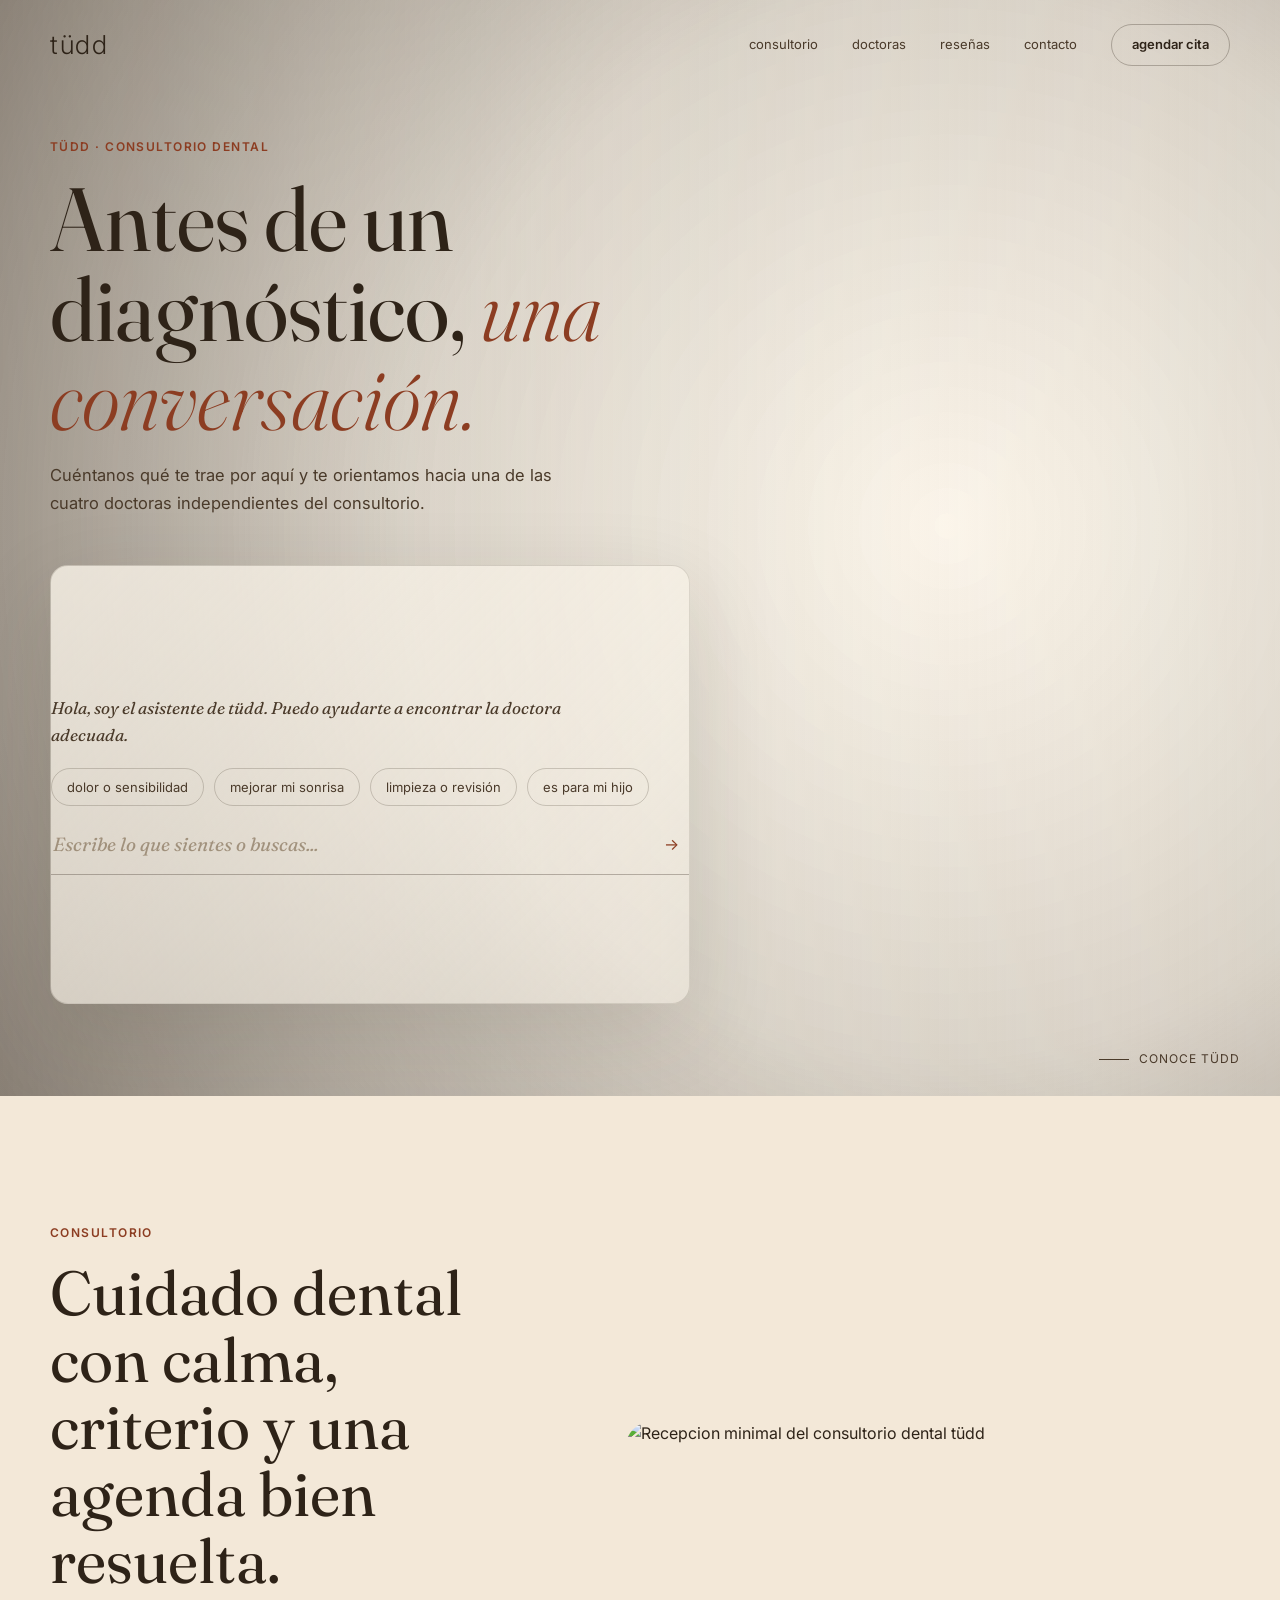
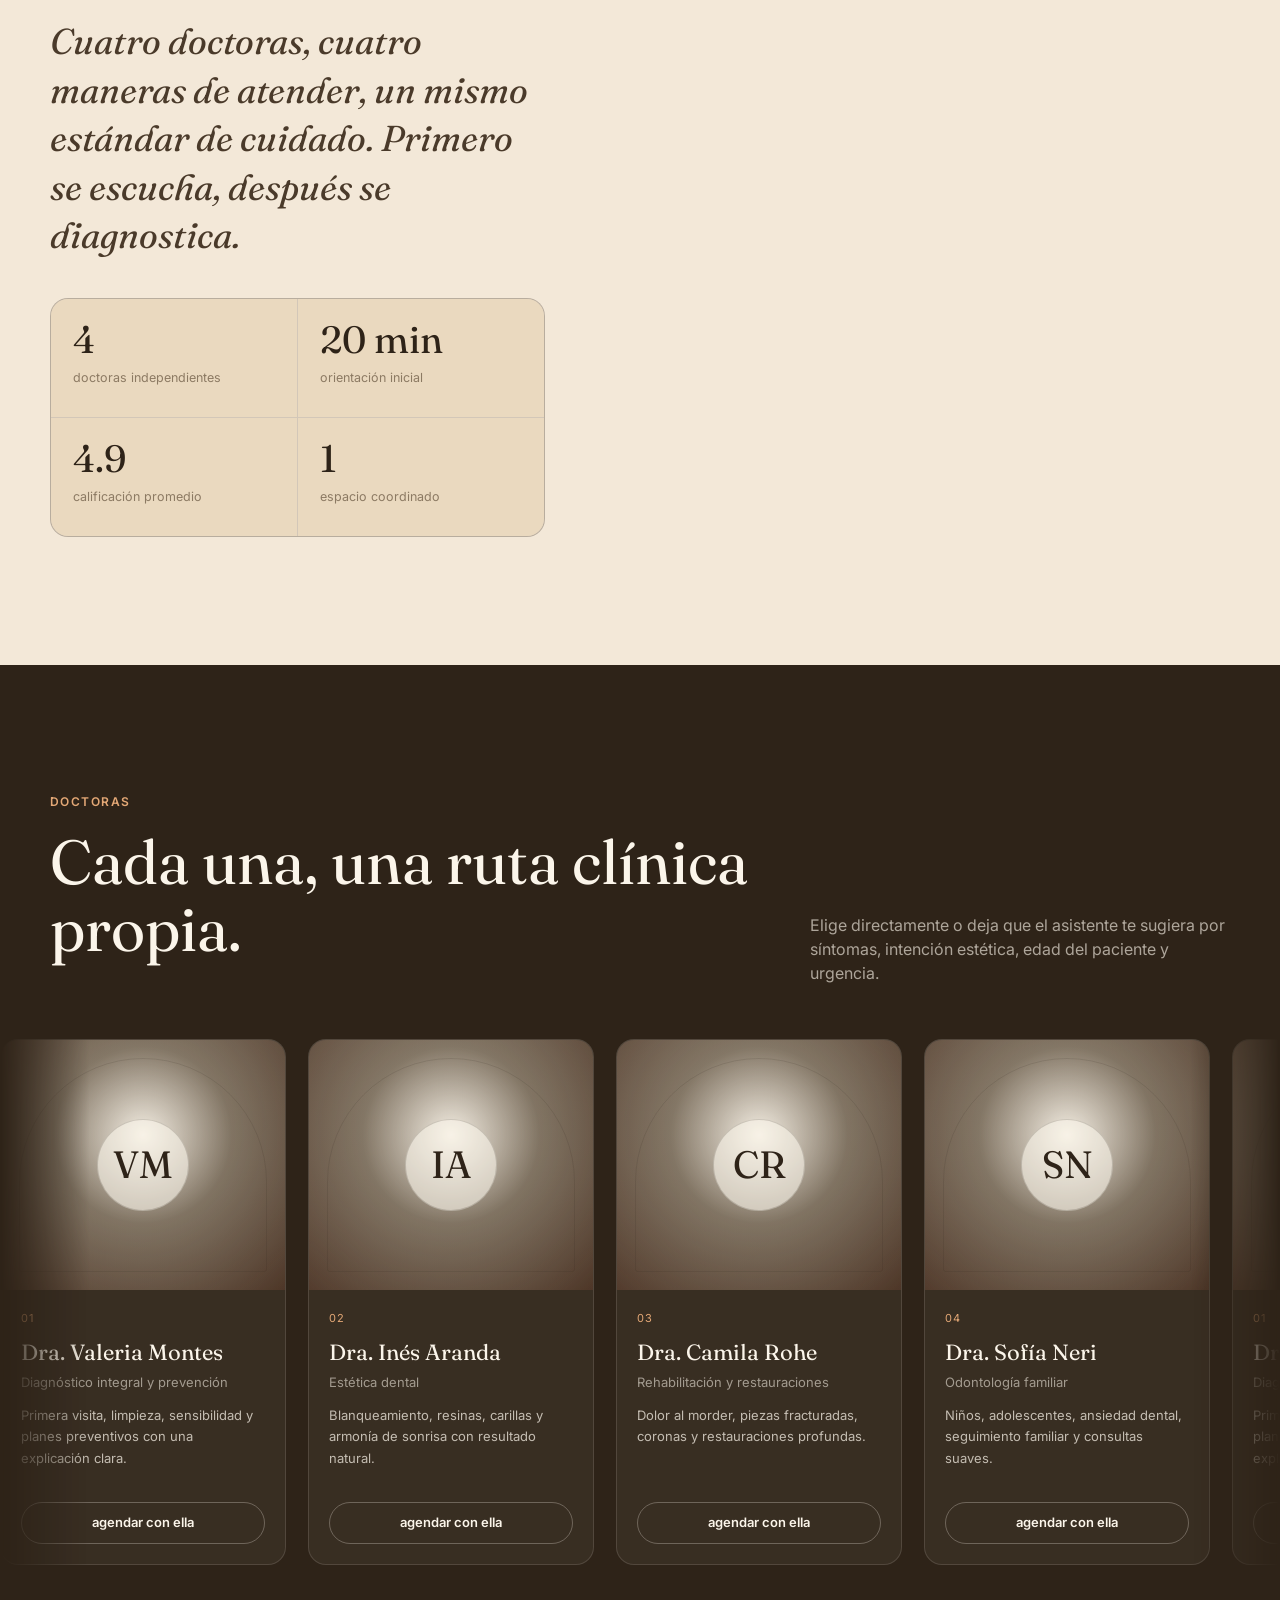
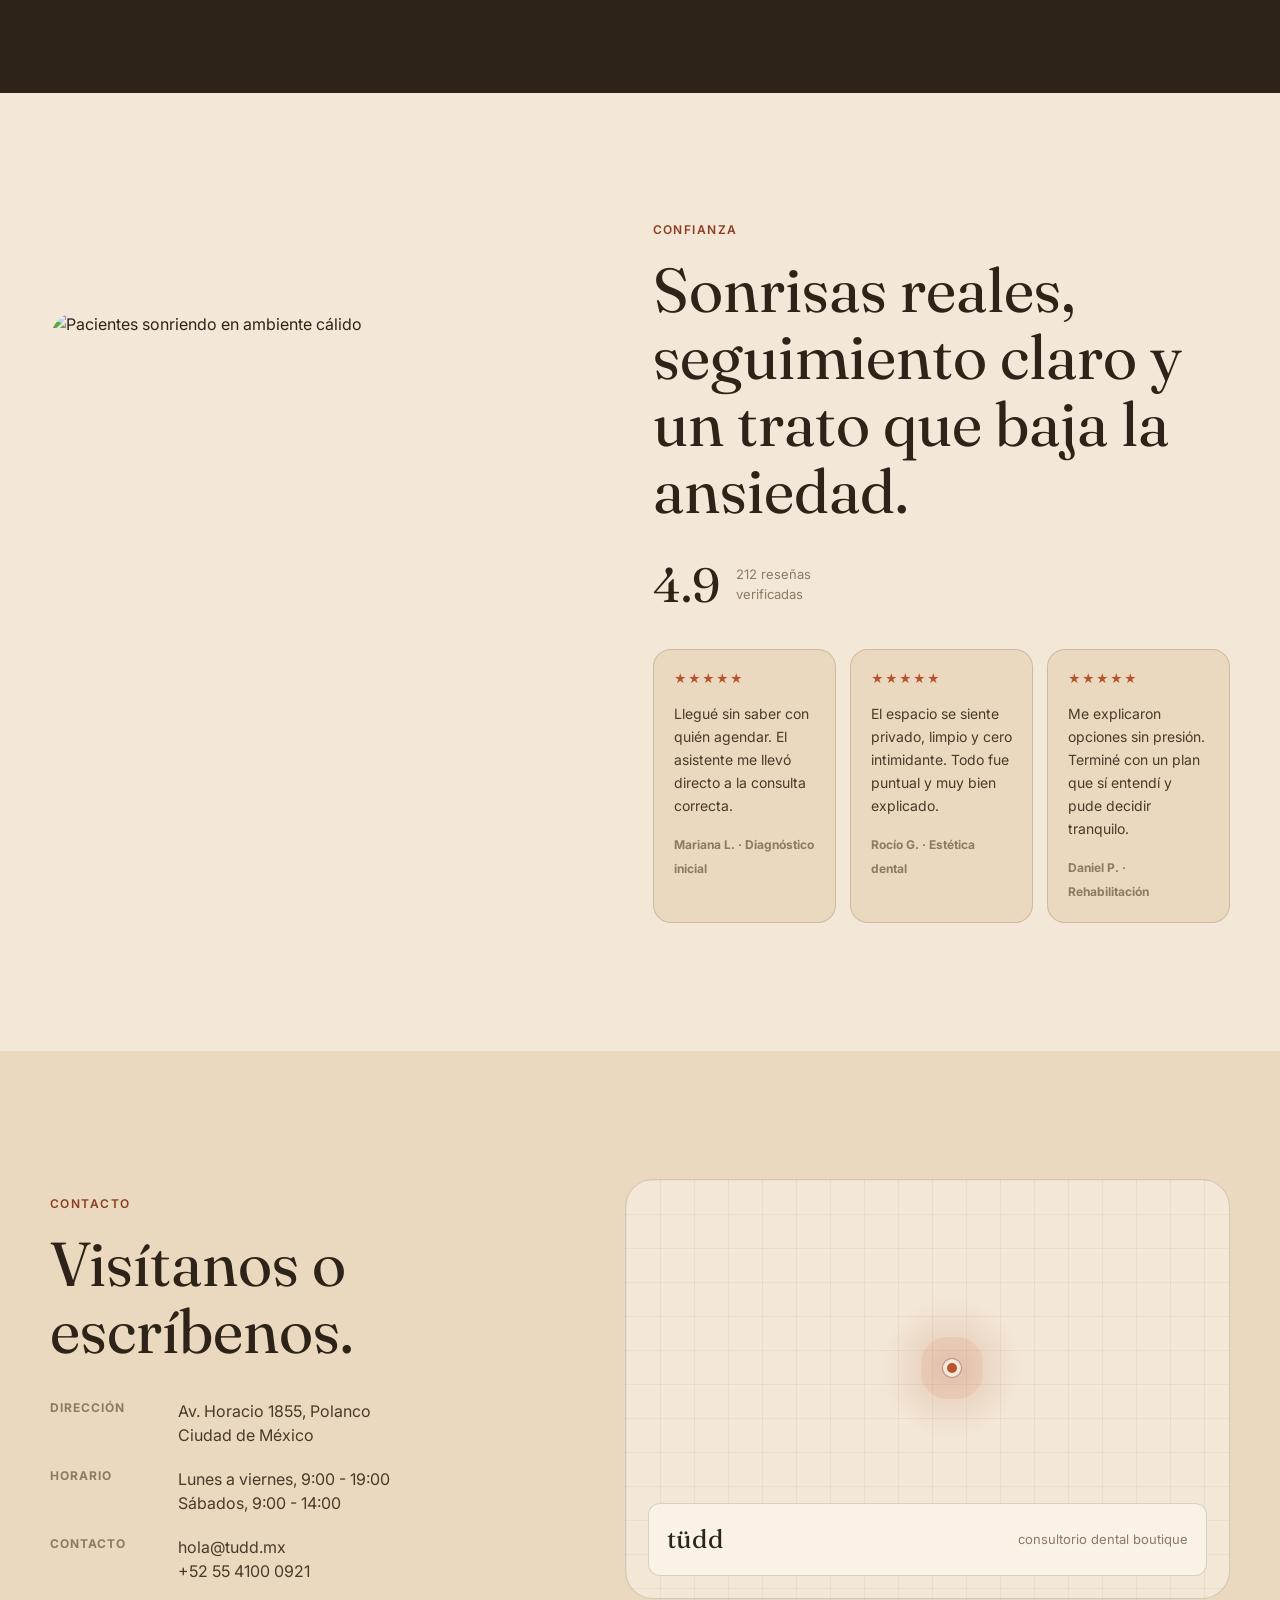
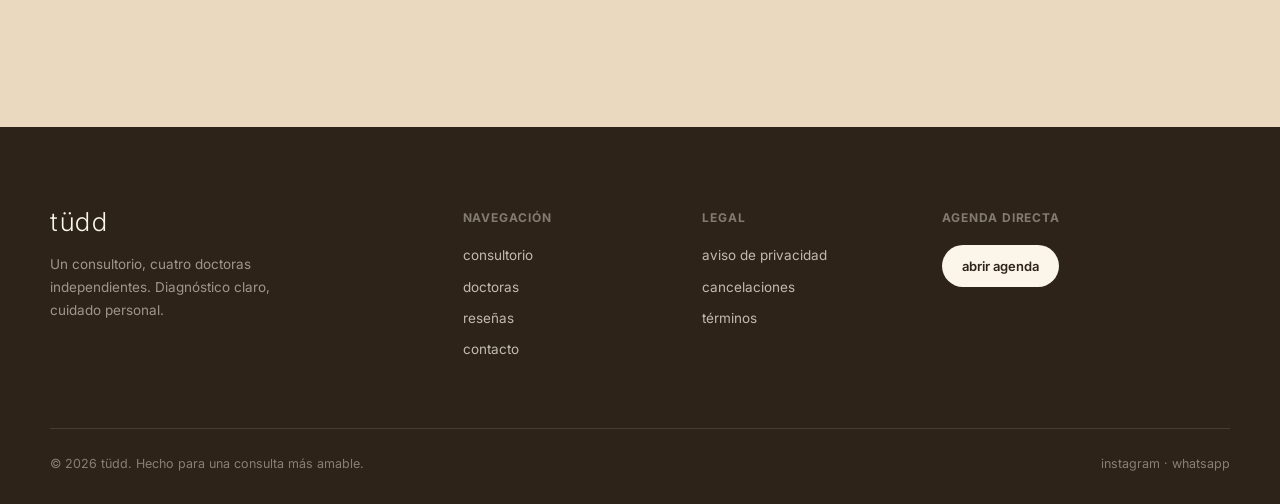
==== index.html @ bcc269da "Refina sitio con asistente conversacional" ====
<!doctype html>
<html lang="es">
  <head>
    <meta charset="utf-8" />
    <meta name="viewport" content="width=device-width, initial-scale=1" />
    <title>tüdd | Consultorio dental boutique</title>
    <meta
      name="description"
      content="Consultorio dental boutique con asistente de triaje, cuatro doctoras independientes y agenda de citas."
    />
    <link rel="preconnect" href="https://fonts.googleapis.com" />
    <link rel="preconnect" href="https://fonts.gstatic.com" crossorigin />
    <link
      href="https://fonts.googleapis.com/css2?family=Fraunces:ital,opsz,wght@0,9..144,300;0,9..144,400;0,9..144,500;1,9..144,400&family=Inter:wght@300;400;500;600;700&display=swap"
      rel="stylesheet"
    />
    <link rel="stylesheet" href="styles.css" />
  </head>
  <body>
    <header class="site-header" id="siteHeader">
      <div class="wrap nav-wrap">
        <a class="logo" href="#inicio" aria-label="tüdd inicio">tüdd</a>
        <nav class="main-nav" id="mainNav" aria-label="Navegacion principal">
          <a href="#consultorio">consultorio</a>
          <a href="#doctoras">doctoras</a>
          <a href="#confianza">reseñas</a>
          <a href="#contacto">contacto</a>
          <button class="btn btn-outline" type="button" data-open-booking="valeria">agendar cita</button>
        </nav>
        <button class="menu-toggle" id="menuToggle" type="button" aria-label="Abrir menu">
          <span></span>
          <span></span>
        </button>
      </div>
    </header>

    <main>
      <section class="hero" id="inicio">
        <div class="hero-photo" aria-hidden="true"></div>
        <div class="hero-scrim"></div>
        <div class="hero-grain"></div>

        <div class="wrap hero-inner" id="heroInner">
          <span class="hero-eyebrow">tüdd · consultorio dental</span>
          <h1>Antes de un diagnóstico, <em>una conversación.</em></h1>
          <p class="hero-lede">
            Cuéntanos qué te trae por aquí y te orientamos hacia una de las cuatro doctoras
            independientes del consultorio.
          </p>

          <section class="assistant-embed" id="asistente" aria-label="Asistente de triaje">
            <div class="thread" id="thread">
              <p class="line bot">Hola, soy el asistente de tüdd. Puedo ayudarte a encontrar la doctora adecuada.</p>
            </div>
            <div class="chip-row" id="chipRow">
              <button class="chip" type="button" data-msg="Tengo dolor o sensibilidad">dolor o sensibilidad</button>
              <button class="chip" type="button" data-msg="Quiero mejorar mi sonrisa">mejorar mi sonrisa</button>
              <button class="chip" type="button" data-msg="Necesito una limpieza o revisión">limpieza o revisión</button>
              <button class="chip" type="button" data-msg="Es para mi hijo">es para mi hijo</button>
            </div>
            <div class="ask-line">
              <input id="assistantInput" type="text" placeholder="Escribe lo que sientes o buscas..." />
              <button class="send-btn" id="sendBtn" type="button" aria-label="Enviar">
                <span>→</span>
              </button>
            </div>
          </section>
        </div>

        <div class="scroll-cue"><span></span>conoce tüdd</div>
      </section>

      <section class="about" id="consultorio">
        <div class="wrap about-grid">
          <div class="about-copy reveal">
            <span class="eyebrow">consultorio</span>
            <h2>Cuidado dental con calma, criterio y una agenda bien resuelta.</h2>
            <p class="quote">
              Cuatro doctoras, cuatro maneras de atender, un mismo estándar de cuidado.
              Primero se escucha, después se diagnostica.
            </p>
            <div class="stat-grid">
              <div><strong>4</strong><span>doctoras independientes</span></div>
              <div><strong>20 min</strong><span>orientación inicial</span></div>
              <div><strong>4.9</strong><span>calificación promedio</span></div>
              <div><strong>1</strong><span>espacio coordinado</span></div>
            </div>
          </div>
          <div class="about-media reveal">
            <img src="public/assets/tudd-clinic.png" alt="Recepcion minimal del consultorio dental tüdd" />
          </div>
        </div>
      </section>

      <section class="doctors" id="doctoras">
        <div class="wrap doctors-head">
          <div>
            <span class="eyebrow">doctoras</span>
            <h2>Cada una, una ruta clínica propia.</h2>
          </div>
          <p>
            Elige directamente o deja que el asistente te sugiera por síntomas, intención estética,
            edad del paciente y urgencia.
          </p>
        </div>
        <div class="carousel-mask" aria-label="Doctoras de tüdd">
          <div class="carousel-track" id="doctorTrack"></div>
        </div>
      </section>

      <section class="trust" id="confianza">
        <div class="wrap trust-grid">
          <div class="trust-media reveal">
            <img src="public/assets/tudd-trust.png" alt="Pacientes sonriendo en ambiente cálido" />
          </div>
          <div class="trust-copy reveal">
            <span class="eyebrow">confianza</span>
            <h2>Sonrisas reales, seguimiento claro y un trato que baja la ansiedad.</h2>
            <div class="rating">
              <strong>4.9</strong>
              <span>212 reseñas verificadas</span>
            </div>
            <div class="review-grid" id="reviewGrid"></div>
          </div>
        </div>
      </section>

      <section class="contact" id="contacto">
        <div class="wrap contact-grid">
          <div>
            <span class="eyebrow">contacto</span>
            <h2>Visítanos o escríbenos.</h2>
            <div class="contact-list">
              <div><span>dirección</span><p>Av. Horacio 1855, Polanco<br />Ciudad de México</p></div>
              <div><span>horario</span><p>Lunes a viernes, 9:00 - 19:00<br />Sábados, 9:00 - 14:00</p></div>
              <div><span>contacto</span><p>hola@tudd.mx<br />+52 55 4100 0921</p></div>
            </div>
          </div>
          <div class="map-card">
            <div class="map-grid"></div>
            <div class="map-pin"></div>
            <div class="map-label">
              <strong>tüdd</strong>
              <span>consultorio dental boutique</span>
            </div>
          </div>
        </div>
      </section>
    </main>

    <footer class="footer">
      <div class="wrap footer-grid">
        <div>
          <a class="logo" href="#inicio">tüdd</a>
          <p>Un consultorio, cuatro doctoras independientes. Diagnóstico claro, cuidado personal.</p>
        </div>
        <div>
          <h3>navegación</h3>
          <a href="#consultorio">consultorio</a>
          <a href="#doctoras">doctoras</a>
          <a href="#confianza">reseñas</a>
          <a href="#contacto">contacto</a>
        </div>
        <div>
          <h3>legal</h3>
          <a href="#contacto">aviso de privacidad</a>
          <a href="#contacto">cancelaciones</a>
          <a href="#contacto">términos</a>
        </div>
        <div>
          <h3>agenda directa</h3>
          <button class="btn btn-light" type="button" data-open-booking="valeria">abrir agenda</button>
        </div>
      </div>
      <div class="wrap footer-bottom">
        <span>© 2026 tüdd. Hecho para una consulta más amable.</span>
        <span>instagram · whatsapp</span>
      </div>
    </footer>

    <div class="modal-overlay" id="modalOverlay" aria-hidden="true">
      <div class="modal-box" role="dialog" aria-modal="true" aria-labelledby="modalTitle">
        <button class="modal-close" id="modalClose" type="button" aria-label="Cerrar">×</button>
        <div id="modalContent"></div>
      </div>
    </div>

    <script src="script.js"></script>
  </body>
</html>
---- styles.css ----
:root {
  --sand: #f3e8d8;
  --sand-2: #ead9bf;
  --cream: #fbf5ea;
  --ink: #2e2318;
  --ink-soft: #4a3a2a;
  --taupe: #8c7a63;
  --terra: #b8532f;
  --terra-deep: #8c3d22;
  --line: rgba(46, 35, 24, 0.16);
  --line-strong: rgba(46, 35, 24, 0.28);
  --glass: rgba(251, 245, 234, 0.68);
  --font-display: "Fraunces", Georgia, serif;
  --font-body: "Inter", Arial, sans-serif;
  --ease: cubic-bezier(0.22, 1, 0.36, 1);
}

* {
  box-sizing: border-box;
}

html {
  scroll-behavior: smooth;
}

body {
  margin: 0;
  overflow-x: hidden;
  background: var(--sand);
  color: var(--ink);
  font-family: var(--font-body);
  line-height: 1.5;
  -webkit-font-smoothing: antialiased;
}

a {
  color: inherit;
  text-decoration: none;
}

button,
input {
  font: inherit;
}

button {
  border: 0;
  background: none;
  cursor: pointer;
}

img {
  display: block;
  width: 100%;
}

.wrap {
  width: min(1180px, calc(100% - 48px));
  margin: 0 auto;
}

.site-header {
  position: fixed;
  inset: 0 0 auto;
  z-index: 30;
  padding: 24px 0;
  border-bottom: 1px solid transparent;
  transition: background 0.35s var(--ease), padding 0.35s var(--ease), border-color 0.35s var(--ease);
}

.site-header.scrolled {
  padding: 14px 0;
  border-color: var(--line);
  background: rgba(243, 232, 216, 0.86);
  backdrop-filter: blur(16px);
}

.nav-wrap {
  display: flex;
  align-items: center;
  justify-content: space-between;
  gap: 28px;
}

.logo {
  font-size: 26px;
  font-weight: 300;
  letter-spacing: 0.06em;
  line-height: 1;
}

.main-nav {
  display: flex;
  align-items: center;
  gap: 34px;
  color: var(--ink-soft);
  font-size: 13px;
}

.main-nav a {
  transition: color 0.2s ease;
}

.main-nav a:hover {
  color: var(--terra-deep);
}

.btn {
  display: inline-flex;
  min-height: 42px;
  align-items: center;
  justify-content: center;
  border-radius: 999px;
  padding: 0 20px;
  font-size: 13px;
  font-weight: 600;
  transition: transform 0.25s var(--ease), background 0.25s ease, color 0.25s ease, border-color 0.25s ease;
}

.btn:hover {
  transform: translateY(-1px);
}

.btn-outline {
  border: 1px solid var(--line-strong);
  color: var(--ink);
}

.btn-outline:hover {
  border-color: var(--terra);
  color: var(--terra-deep);
}

.btn-light {
  background: var(--cream);
  color: var(--ink);
}

.menu-toggle {
  position: relative;
  display: none;
  width: 34px;
  height: 34px;
}

.menu-toggle span {
  position: absolute;
  left: 5px;
  right: 5px;
  height: 1px;
  background: var(--ink);
  transition: transform 0.25s var(--ease);
}

.menu-toggle span:first-child {
  top: 12px;
}

.menu-toggle span:last-child {
  top: 20px;
}

.menu-toggle.open span:first-child {
  transform: translateY(4px) rotate(45deg);
}

.menu-toggle.open span:last-child {
  transform: translateY(-4px) rotate(-45deg);
}

.hero {
  position: relative;
  min-height: 100svh;
  display: flex;
  align-items: center;
  overflow: hidden;
  background: var(--cream);
}

.hero-photo {
  position: absolute;
  inset: -8vh 0;
  background-image: url("public/assets/tudd-hero.png");
  background-position: center;
  background-size: cover;
  background-attachment: fixed;
  will-change: transform;
}

.hero-scrim {
  position: absolute;
  inset: 0;
  background:
    radial-gradient(circle at 74% 48%, rgba(251, 245, 234, 0.08), rgba(46, 35, 24, 0.16) 48%, rgba(46, 35, 24, 0.56) 100%),
    linear-gradient(90deg, rgba(251, 245, 234, 0.78), rgba(251, 245, 234, 0.32) 46%, rgba(251, 245, 234, 0.04));
}

.hero-grain {
  position: absolute;
  inset: 0;
  opacity: 0.18;
  mix-blend-mode: multiply;
  pointer-events: none;
  background-image: radial-gradient(rgba(46, 35, 24, 0.18) 0.7px, transparent 0.7px);
  background-size: 12px 12px;
}

.hero-inner {
  position: relative;
  z-index: 2;
  padding: 138px 0 92px;
  will-change: transform, opacity;
}

.hero-eyebrow,
.eyebrow {
  display: block;
  margin-bottom: 18px;
  color: var(--terra-deep);
  font-size: 12px;
  font-weight: 600;
  letter-spacing: 0.12em;
  text-transform: uppercase;
}

h1,
h2,
h3,
p {
  margin-top: 0;
}

h1 {
  max-width: 760px;
  margin-bottom: 18px;
  color: var(--ink);
  font-family: var(--font-display);
  font-size: clamp(44px, 7vw, 92px);
  font-weight: 400;
  letter-spacing: 0;
  line-height: 1;
}

h1 em {
  color: var(--terra-deep);
  font-style: italic;
  font-weight: 300;
}

.hero-lede {
  max-width: 540px;
  color: var(--ink-soft);
  font-size: 16.5px;
  line-height: 1.7;
}

.assistant-embed {
  max-width: 640px;
  margin-top: 48px;
  padding: 26px;
  border: 1px solid rgba(46, 35, 24, 0.14);
  border-radius: 18px;
  background: linear-gradient(135deg, rgba(251, 245, 234, 0.78), rgba(251, 245, 234, 0.42));
  box-shadow: 0 30px 90px rgba(46, 35, 24, 0.14);
  backdrop-filter: blur(18px);
}

.thread {
  display: flex;
  max-height: 230px;
  flex-direction: column;
  gap: 12px;
  overflow-y: auto;
  padding-right: 5px;
  margin-bottom: 20px;
}

.line {
  max-width: 92%;
  margin-bottom: 0;
  animation: lineIn 0.45s var(--ease);
  font-size: 17px;
  line-height: 1.6;
}

@keyframes lineIn {
  from {
    opacity: 0;
    transform: translateY(7px);
  }
  to {
    opacity: 1;
    transform: translateY(0);
  }
}

.line.bot {
  color: var(--ink-soft);
  font-family: var(--font-display);
  font-style: italic;
}

.line.user {
  align-self: flex-end;
  color: var(--terra-deep);
  font-weight: 600;
  text-align: right;
}

.line.user::before {
  content: "- ";
  opacity: 0.55;
}

.line.typing {
  display: flex;
  gap: 5px;
}

.line.typing span {
  width: 6px;
  height: 6px;
  border-radius: 999px;
  background: var(--taupe);
  animation: bounce 1.1s infinite ease-in-out;
}

.line.typing span:nth-child(2) {
  animation-delay: 0.12s;
}

.line.typing span:nth-child(3) {
  animation-delay: 0.24s;
}

@keyframes bounce {
  0%,
  70%,
  100% {
    opacity: 0.45;
    transform: translateY(0);
  }
  35% {
    opacity: 1;
    transform: translateY(-4px);
  }
}

.suggestion-line {
  display: flex;
  align-items: baseline;
  gap: 10px;
  flex-wrap: wrap;
}

.suggestion-line strong {
  color: var(--ink);
  font-family: var(--font-body);
  font-style: normal;
}

.suggestion-line span {
  color: var(--taupe);
  font-family: var(--font-body);
  font-size: 14px;
  font-style: normal;
}

.suggestion-line button {
  color: var(--terra-deep);
  font-size: 14px;
  font-weight: 700;
  text-decoration: underline;
  text-underline-offset: 4px;
}

.chip-row {
  display: flex;
  flex-wrap: wrap;
  gap: 10px;
  margin-bottom: 20px;
}

.chip {
  min-height: 38px;
  border: 1px solid rgba(46, 35, 24, 0.2);
  border-radius: 999px;
  padding: 0 15px;
  color: var(--ink-soft);
  font-size: 13px;
  transition: background 0.2s ease, border-color 0.2s ease;
}

.chip:hover {
  border-color: var(--terra);
  background: rgba(184, 83, 47, 0.08);
}

.ask-line {
  display: flex;
  align-items: center;
  gap: 12px;
  border-bottom: 1px solid rgba(46, 35, 24, 0.3);
  padding-bottom: 12px;
}

.ask-line input {
  min-width: 0;
  flex: 1;
  border: 0;
  outline: 0;
  background: transparent;
  color: var(--ink);
  font-family: var(--font-display);
  font-size: 19px;
  font-style: italic;
}

.ask-line input::placeholder {
  color: rgba(140, 122, 99, 0.76);
}

.send-btn {
  width: 36px;
  height: 36px;
  flex: 0 0 auto;
  border-radius: 999px;
  color: var(--terra-deep);
  transition: transform 0.2s ease, background 0.2s ease;
}

.send-btn:hover {
  background: rgba(184, 83, 47, 0.1);
  transform: translateX(2px);
}

.scroll-cue {
  position: absolute;
  right: 40px;
  bottom: 28px;
  z-index: 3;
  display: flex;
  align-items: center;
  gap: 10px;
  color: var(--ink-soft);
  font-size: 12px;
  letter-spacing: 0.08em;
  text-transform: uppercase;
}

.scroll-cue span {
  width: 30px;
  height: 1px;
  background: currentColor;
}

section:not(.hero) {
  padding: clamp(84px, 10vw, 132px) 0;
}

.about-grid,
.trust-grid,
.contact-grid {
  display: grid;
  align-items: center;
  gap: clamp(34px, 7vw, 80px);
}

.about-grid {
  grid-template-columns: 0.9fr 1.1fr;
}

.about-copy h2,
.doctors h2,
.trust-copy h2,
.contact h2 {
  max-width: 720px;
  margin-bottom: 22px;
  font-family: var(--font-display);
  font-size: clamp(34px, 5vw, 62px);
  font-weight: 400;
  line-height: 1.08;
}

.quote {
  position: relative;
  max-width: 600px;
  margin-bottom: 38px;
  color: var(--ink-soft);
  font-family: var(--font-display);
  font-size: clamp(24px, 3vw, 36px);
  font-style: italic;
  line-height: 1.35;
}

.stat-grid {
  display: grid;
  grid-template-columns: repeat(2, 1fr);
  overflow: hidden;
  border: 1px solid var(--line);
  border-radius: 18px;
  background: var(--line);
  gap: 1px;
}

.stat-grid div {
  min-height: 118px;
  background: var(--sand-2);
  padding: 22px;
}

.stat-grid strong {
  display: block;
  color: var(--ink);
  font-family: var(--font-display);
  font-size: 38px;
  font-weight: 400;
  line-height: 1;
}

.stat-grid span {
  display: block;
  margin-top: 10px;
  color: var(--taupe);
  font-size: 12.5px;
}

.about-media img,
.trust-media img {
  min-height: 520px;
  border-radius: 28px;
  object-fit: cover;
}

.doctors {
  overflow: hidden;
  background: var(--ink);
  color: var(--cream);
}

.doctors .eyebrow {
  color: #e4a876;
}

.doctors-head {
  display: flex;
  align-items: flex-end;
  justify-content: space-between;
  gap: 28px;
  margin-bottom: 54px;
}

.doctors-head p {
  max-width: 420px;
  margin-bottom: 0;
  color: rgba(251, 245, 234, 0.62);
}

.carousel-mask {
  overflow: hidden;
  mask-image: linear-gradient(90deg, transparent, black 7%, black 93%, transparent);
}

.carousel-track {
  display: flex;
  width: max-content;
  gap: 22px;
  animation: scrollX 38s linear infinite;
}

.carousel-track:hover {
  animation-play-state: paused;
}

@keyframes scrollX {
  to {
    transform: translateX(-50%);
  }
}

.doctor-card {
  width: 286px;
  flex: 0 0 auto;
  overflow: hidden;
  border: 1px solid rgba(251, 245, 234, 0.13);
  border-radius: 18px;
  background: rgba(251, 245, 234, 0.05);
  transition: border-color 0.25s ease, transform 0.25s var(--ease);
}

.doctor-card:hover {
  border-color: rgba(251, 245, 234, 0.32);
  transform: translateY(-4px);
}

.doctor-art {
  position: relative;
  min-height: 250px;
  display: grid;
  place-items: center;
  background:
    radial-gradient(circle at 50% 38%, rgba(251, 245, 234, 0.96), rgba(234, 217, 191, 0.38) 42%, rgba(184, 83, 47, 0.14)),
    linear-gradient(135deg, rgba(251, 245, 234, 0.08), rgba(251, 245, 234, 0.02));
}

.doctor-art::after {
  content: "";
  position: absolute;
  inset: 18px;
  border: 1px solid rgba(46, 35, 24, 0.12);
  border-radius: 999px 999px 22px 22px;
}

.doctor-art span {
  position: relative;
  z-index: 1;
  width: 92px;
  height: 92px;
  display: grid;
  place-items: center;
  border: 1px solid rgba(46, 35, 24, 0.18);
  border-radius: 50%;
  background: rgba(251, 245, 234, 0.62);
  color: var(--ink);
  font-family: var(--font-display);
  font-size: 38px;
}

.doctor-body {
  padding: 20px;
}

.doctor-index {
  display: block;
  margin-bottom: 10px;
  color: #e4a876;
  font-size: 11px;
  letter-spacing: 0.1em;
}

.doctor-name {
  margin-bottom: 4px;
  font-family: var(--font-display);
  font-size: 22px;
}

.doctor-role {
  margin-bottom: 12px;
  color: rgba(251, 245, 234, 0.55);
  font-size: 13px;
}

.doctor-bio {
  min-height: 84px;
  color: rgba(251, 245, 234, 0.72);
  font-size: 13px;
  line-height: 1.65;
}

.doctor-cta,
.modal-submit {
  width: 100%;
  min-height: 42px;
  border-radius: 999px;
  background: transparent;
  border: 1px solid rgba(251, 245, 234, 0.28);
  color: var(--cream);
  font-size: 13px;
  font-weight: 600;
  transition: background 0.25s ease, border-color 0.25s ease;
}

.doctor-cta:hover,
.modal-submit:hover {
  border-color: var(--terra);
  background: var(--terra);
}

.trust {
  background: var(--sand);
}

.trust-grid {
  grid-template-columns: 0.95fr 1.05fr;
}

.rating {
  display: flex;
  align-items: center;
  gap: 16px;
  margin: 24px 0 28px;
}

.rating strong {
  font-family: var(--font-display);
  font-size: 48px;
  font-weight: 400;
}

.rating span {
  max-width: 130px;
  color: var(--taupe);
  font-size: 13px;
}

.review-grid {
  display: grid;
  grid-template-columns: repeat(3, 1fr);
  gap: 14px;
}

.review-card {
  min-height: 225px;
  border: 1px solid var(--line);
  border-radius: 18px;
  background: var(--sand-2);
  padding: 20px;
}

.review-stars {
  margin-bottom: 14px;
  color: var(--terra);
  font-size: 12px;
  letter-spacing: 1px;
}

.review-card p {
  color: var(--ink-soft);
  font-size: 14px;
  line-height: 1.65;
}

.review-card span {
  color: var(--taupe);
  font-size: 12px;
  font-weight: 700;
}

.contact {
  background: var(--sand-2);
}

.contact-grid {
  grid-template-columns: 0.9fr 1.1fr;
}

.contact-list {
  display: grid;
  gap: 20px;
  margin-top: 34px;
}

.contact-list div {
  display: grid;
  grid-template-columns: 110px 1fr;
  gap: 18px;
}

.contact-list span {
  color: var(--taupe);
  font-size: 12px;
  font-weight: 700;
  letter-spacing: 0.08em;
  text-transform: uppercase;
}

.contact-list p {
  margin-bottom: 0;
  color: var(--ink-soft);
}

.map-card {
  position: relative;
  min-height: 420px;
  overflow: hidden;
  border: 1px solid var(--line);
  border-radius: 28px;
  background:
    linear-gradient(rgba(46, 35, 24, 0.05) 1px, transparent 1px) 0 0 / 34px 34px,
    linear-gradient(90deg, rgba(46, 35, 24, 0.05) 1px, transparent 1px) 0 0 / 34px 34px,
    var(--sand);
}

.map-grid {
  position: absolute;
  inset: 0;
  background: radial-gradient(circle at 54% 45%, rgba(184, 83, 47, 0.22), transparent 18%);
}

.map-pin {
  position: absolute;
  left: 54%;
  top: 45%;
  width: 18px;
  height: 18px;
  border: 4px solid var(--sand);
  border-radius: 50%;
  background: var(--terra);
  box-shadow: 0 0 0 1px var(--line-strong), 0 0 0 22px rgba(184, 83, 47, 0.08);
  transform: translate(-50%, -50%);
}

.map-label {
  position: absolute;
  right: 22px;
  bottom: 22px;
  left: 22px;
  display: flex;
  align-items: center;
  justify-content: space-between;
  gap: 14px;
  border: 1px solid var(--line);
  border-radius: 12px;
  background: rgba(251, 245, 234, 0.82);
  padding: 16px 18px;
  backdrop-filter: blur(12px);
}

.map-label strong {
  font-family: var(--font-display);
  font-size: 26px;
  font-weight: 400;
}

.map-label span {
  color: var(--taupe);
  font-size: 13px;
}

.footer {
  background: var(--ink);
  color: rgba(251, 245, 234, 0.68);
  padding: 82px 0 30px;
}

.footer-grid {
  display: grid;
  grid-template-columns: 1.3fr 0.7fr 0.7fr 1fr;
  gap: 38px;
  padding-bottom: 58px;
  border-bottom: 1px solid rgba(251, 245, 234, 0.12);
}

.footer .logo {
  display: block;
  margin-bottom: 18px;
  color: var(--cream);
}

.footer p {
  max-width: 270px;
  color: rgba(251, 245, 234, 0.55);
  font-size: 13.5px;
  line-height: 1.7;
}

.footer h3 {
  margin-bottom: 18px;
  color: rgba(251, 245, 234, 0.42);
  font-size: 12px;
  letter-spacing: 0.08em;
  text-transform: uppercase;
}

.footer a:not(.logo) {
  display: block;
  margin-bottom: 11px;
  color: rgba(251, 245, 234, 0.72);
  font-size: 13.5px;
}

.footer-bottom {
  display: flex;
  justify-content: space-between;
  gap: 20px;
  padding-top: 26px;
  color: rgba(251, 245, 234, 0.44);
  font-size: 12.5px;
}

.modal-overlay {
  position: fixed;
  inset: 0;
  z-index: 80;
  display: flex;
  align-items: center;
  justify-content: center;
  padding: 24px;
  background: rgba(46, 35, 24, 0.58);
  backdrop-filter: blur(5px);
  opacity: 0;
  pointer-events: none;
  transition: opacity 0.25s var(--ease);
}

.modal-overlay.open {
  opacity: 1;
  pointer-events: auto;
}

.modal-box {
  position: relative;
  width: min(480px, 100%);
  max-height: 88vh;
  overflow-y: auto;
  border-radius: 28px;
  background: var(--sand);
  padding: 34px;
  transform: translateY(14px) scale(0.98);
  transition: transform 0.3s var(--ease);
}

.modal-overlay.open .modal-box {
  transform: translateY(0) scale(1);
}

.modal-close {
  position: absolute;
  top: 18px;
  right: 20px;
  color: var(--taupe);
  font-size: 30px;
  line-height: 1;
}

.modal-doctor {
  display: flex;
  gap: 14px;
  align-items: center;
  margin-bottom: 28px;
}

.modal-avatar {
  width: 56px;
  height: 56px;
  display: grid;
  place-items: center;
  border-radius: 50%;
  background: var(--cream);
  color: var(--ink);
  font-family: var(--font-display);
  font-size: 23px;
}

.modal-doctor h3 {
  margin: 0;
  font-family: var(--font-display);
  font-size: 24px;
  font-weight: 400;
}

.modal-doctor p {
  margin: 2px 0 0;
  color: var(--taupe);
  font-size: 13px;
}

.modal-label {
  display: block;
  margin: 22px 0 10px;
  color: var(--taupe);
  font-size: 12px;
  font-weight: 700;
  letter-spacing: 0.08em;
  text-transform: uppercase;
}

.pill-row {
  display: flex;
  flex-wrap: wrap;
  gap: 8px;
}

.pill-option {
  min-height: 38px;
  border: 1px solid var(--line-strong);
  border-radius: 999px;
  padding: 0 14px;
  color: var(--ink-soft);
  font-size: 13px;
}

.pill-option.active {
  border-color: var(--terra);
  background: var(--terra);
  color: var(--cream);
}

.form-field {
  margin-top: 10px;
}

.form-field input {
  width: 100%;
  border: 1px solid var(--line);
  border-radius: 999px;
  background: rgba(251, 245, 234, 0.62);
  padding: 13px 16px;
  outline: 0;
}

.modal-submit {
  margin-top: 18px;
  border-color: var(--terra);
  background: var(--terra);
}

.confirm-state {
  text-align: center;
}

.confirm-icon {
  width: 56px;
  height: 56px;
  display: grid;
  place-items: center;
  margin: 4px auto 18px;
  border-radius: 50%;
  background: var(--terra);
  color: var(--cream);
  font-size: 25px;
}

.confirm-detail {
  display: grid;
  gap: 8px;
  margin: 24px 0;
  text-align: left;
}

.confirm-detail div {
  display: flex;
  justify-content: space-between;
  gap: 18px;
  border-bottom: 1px solid var(--line);
  padding-bottom: 8px;
}

.confirm-detail span {
  color: var(--taupe);
  font-size: 12px;
}

.reveal {
  opacity: 0;
  transform: translateY(22px);
  transition: opacity 0.8s var(--ease), transform 0.8s var(--ease);
}

.reveal.in {
  opacity: 1;
  transform: translateY(0);
}

@media (prefers-reduced-motion: reduce) {
  *,
  *::before,
  *::after {
    animation-duration: 0.001ms !important;
    scroll-behavior: auto !important;
    transition-duration: 0.001ms !important;
  }

  .hero-photo {
    background-attachment: scroll;
  }
}

@media (max-width: 900px) {
  .wrap {
    width: min(100% - 34px, 1180px);
  }

  .main-nav {
    position: fixed;
    top: 68px;
    right: 18px;
    left: 18px;
    display: none;
    flex-direction: column;
    align-items: stretch;
    gap: 6px;
    border: 1px solid var(--line);
    border-radius: 18px;
    background: rgba(243, 232, 216, 0.94);
    padding: 16px;
    backdrop-filter: blur(14px);
  }

  .main-nav.open {
    display: flex;
  }

  .main-nav a,
  .main-nav button {
    justify-content: flex-start;
    padding: 12px;
  }

  .menu-toggle {
    display: block;
  }

  .hero-inner {
    padding-top: 120px;
  }

  .hero-photo {
    background-position: 64% center;
    background-attachment: scroll;
  }

  .about-grid,
  .trust-grid,
  .contact-grid,
  .footer-grid {
    grid-template-columns: 1fr;
  }

  .doctors-head,
  .footer-bottom {
    align-items: flex-start;
    flex-direction: column;
  }

  .review-grid {
    grid-template-columns: 1fr;
  }
}

@media (max-width: 620px) {
  h1 {
    font-size: clamp(42px, 14vw, 66px);
  }

  .assistant-embed {
    padding: 18px;
    border-radius: 16px;
  }

  .line {
    font-size: 16px;
  }

  .scroll-cue {
    display: none;
  }

  .stat-grid,
  .contact-list div {
    grid-template-columns: 1fr;
  }

  .about-media img,
  .trust-media img,
  .map-card {
    min-height: 330px;
  }

  .carousel-mask {
    mask-image: none;
  }

  .doctor-card {
    width: 272px;
  }
}
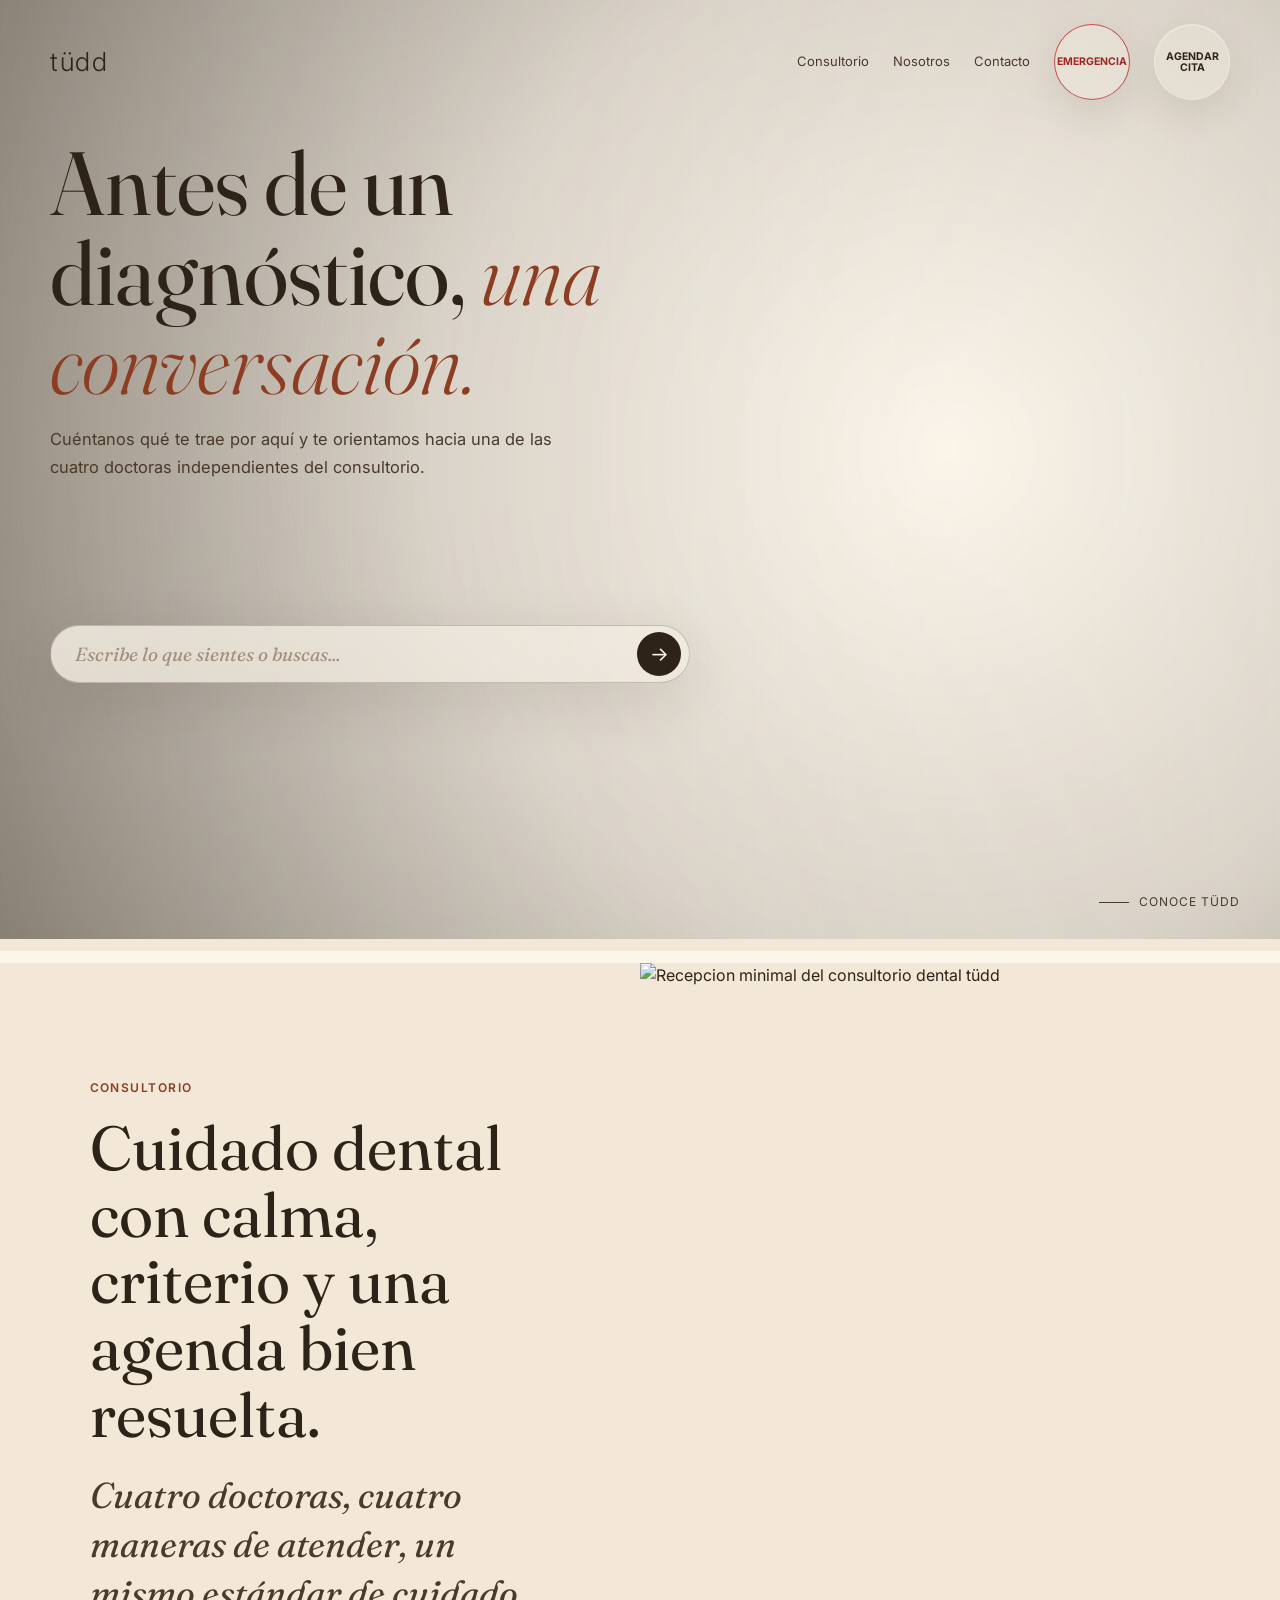
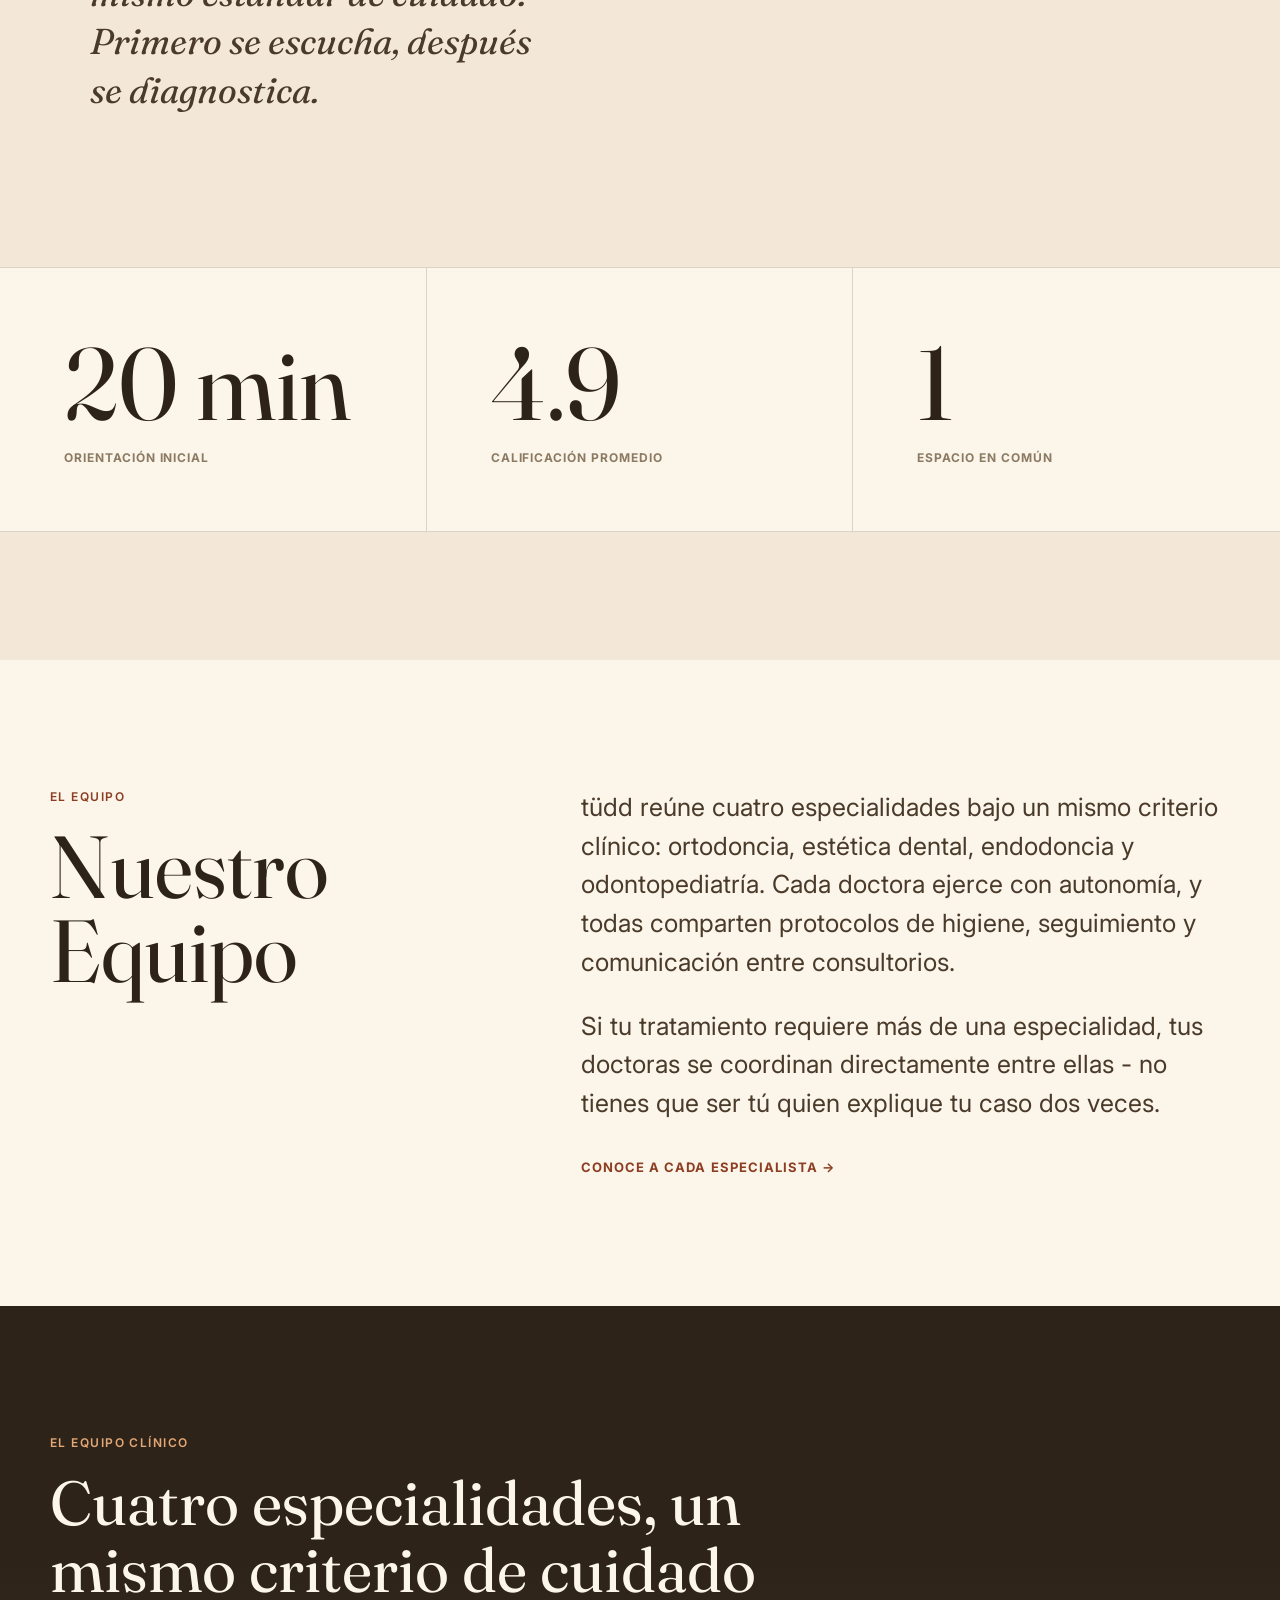
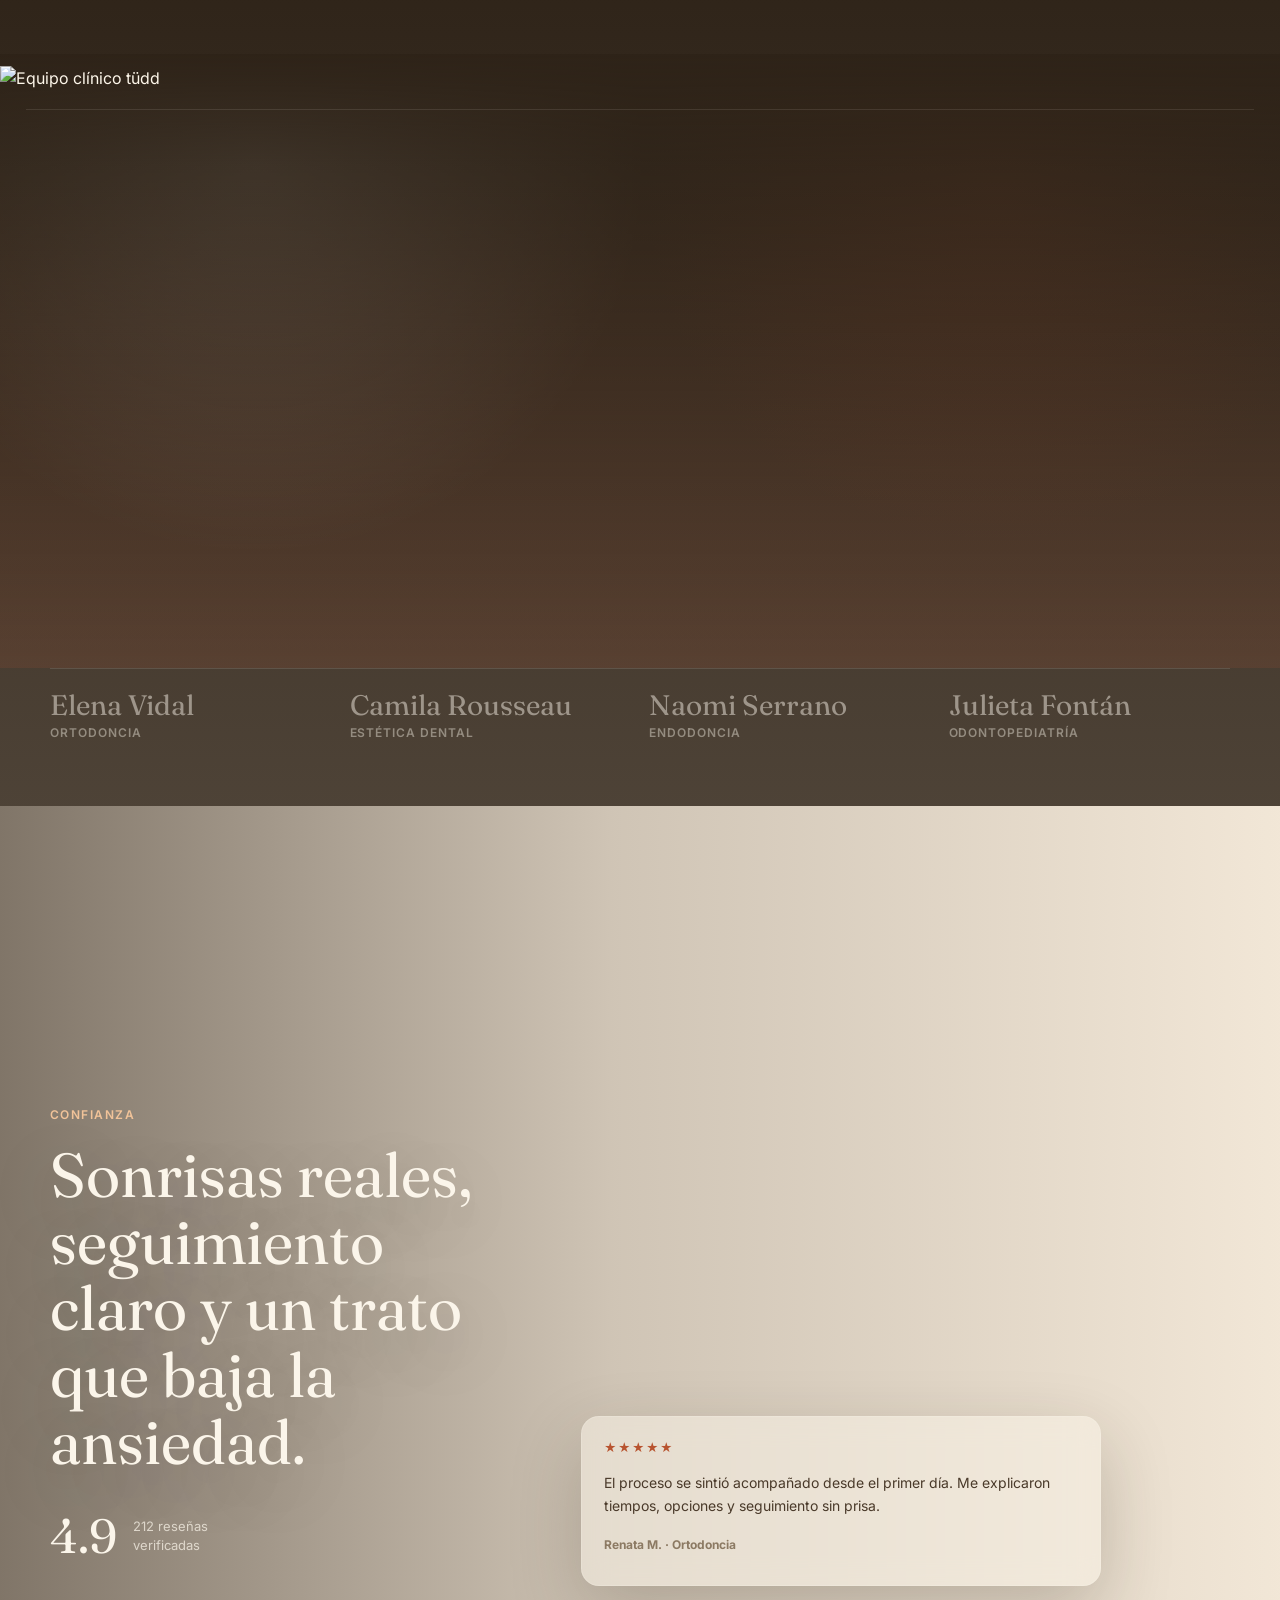
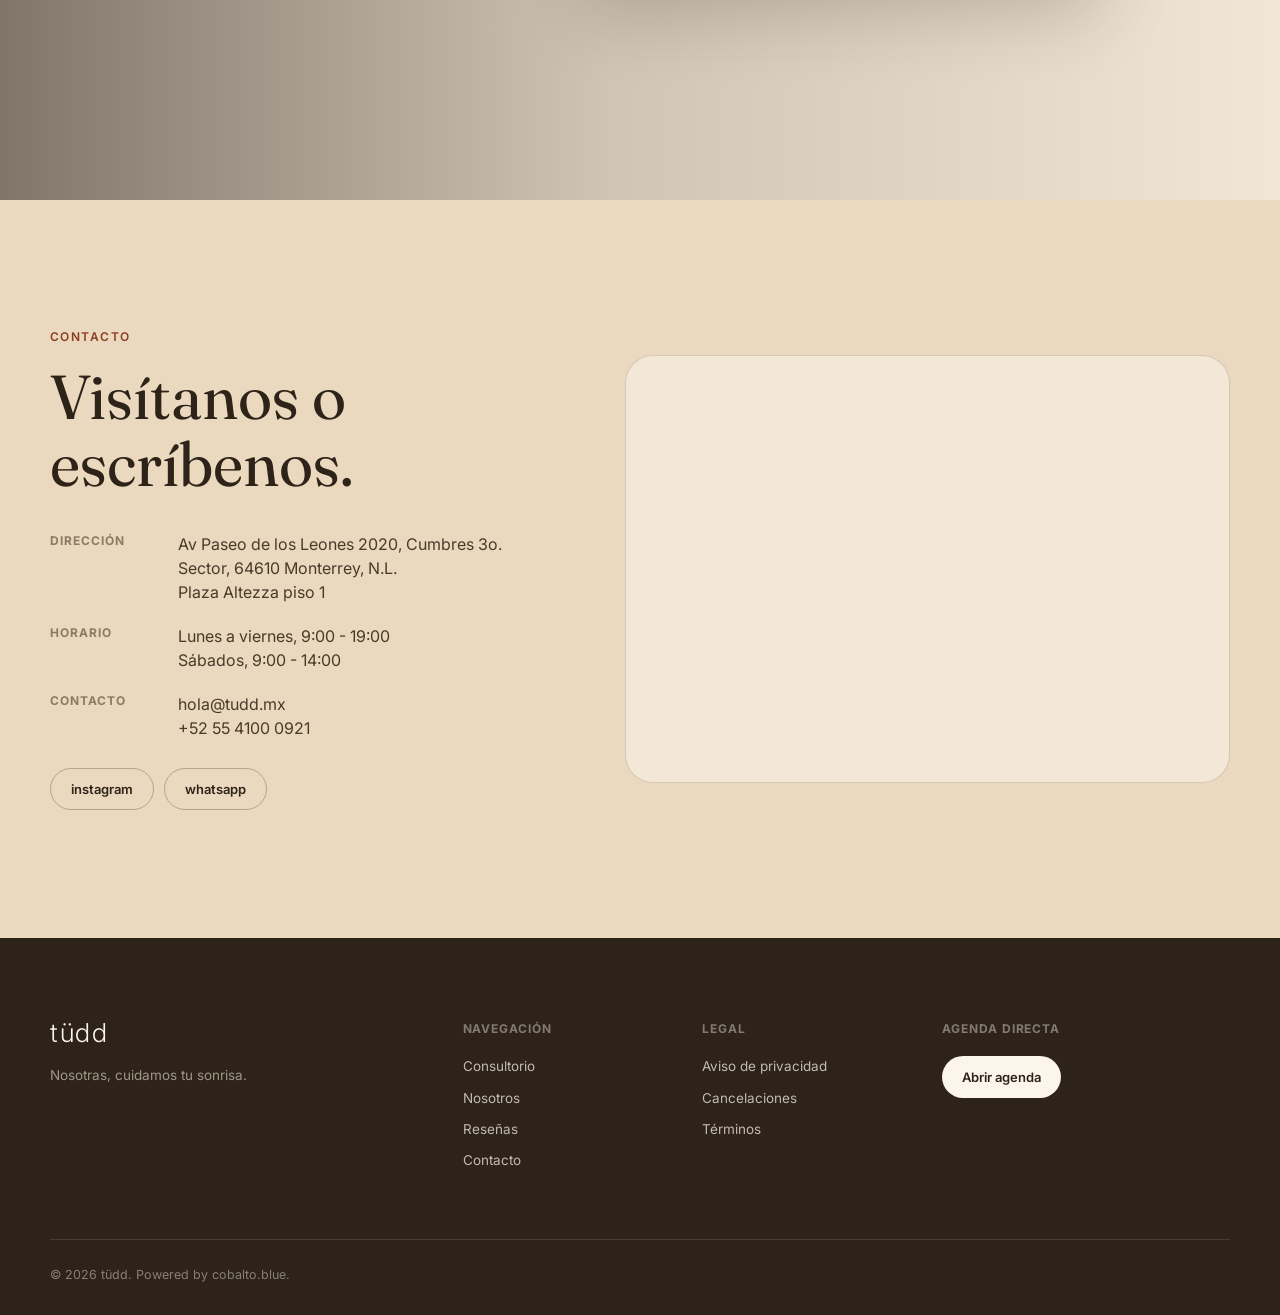
==== commit 3f17538e: "Ajusta CTAs hero consultorio y footer" ====
--- a/index.html
+++ b/index.html
@@ -21,11 +21,11 @@
       <div class="wrap nav-wrap">
         <a class="logo" href="#inicio" aria-label="tüdd inicio">tüdd</a>
         <nav class="main-nav" id="mainNav" aria-label="Navegacion principal">
-          <a href="#consultorio">consultorio</a>
-          <a href="#doctoras">doctoras</a>
-          <a href="#confianza">reseñas</a>
-          <a href="#contacto">contacto</a>
-          <button class="btn btn-outline" type="button" data-open-booking="valeria">agendar cita</button>
+          <a href="#consultorio">Consultorio</a>
+          <a href="#nosotros">Nosotros</a>
+          <a href="#contacto">Contacto</a>
+          <a class="header-orb header-orb-emergency" href="https://wa.me/525541000921?text=Hola%2C%20tengo%20una%20emergencia%20dental" target="_blank" rel="noreferrer">Emergencia</a>
+          <button class="header-orb" type="button" data-open-booking="elena">Agendar cita</button>
         </nav>
         <button class="menu-toggle" id="menuToggle" type="button" aria-label="Abrir menu">
           <span></span>
@@ -41,7 +41,6 @@
         <div class="hero-grain"></div>
 
         <div class="wrap hero-inner" id="heroInner">
-          <span class="hero-eyebrow">tüdd · consultorio dental</span>
           <h1>Antes de un diagnóstico, <em>una conversación.</em></h1>
           <p class="hero-lede">
             Cuéntanos qué te trae por aquí y te orientamos hacia una de las cuatro doctoras
@@ -49,21 +48,13 @@
           </p>
 
           <section class="assistant-embed" id="asistente" aria-label="Asistente de triaje">
-            <div class="thread" id="thread">
-              <p class="line bot">Hola, soy el asistente de tüdd. Puedo ayudarte a encontrar la doctora adecuada.</p>
-            </div>
-            <div class="chip-row" id="chipRow">
-              <button class="chip" type="button" data-msg="Tengo dolor o sensibilidad">dolor o sensibilidad</button>
-              <button class="chip" type="button" data-msg="Quiero mejorar mi sonrisa">mejorar mi sonrisa</button>
-              <button class="chip" type="button" data-msg="Necesito una limpieza o revisión">limpieza o revisión</button>
-              <button class="chip" type="button" data-msg="Es para mi hijo">es para mi hijo</button>
-            </div>
             <div class="ask-line">
               <input id="assistantInput" type="text" placeholder="Escribe lo que sientes o buscas..." />
               <button class="send-btn" id="sendBtn" type="button" aria-label="Enviar">
                 <span>→</span>
               </button>
             </div>
+            <div class="assistant-response" id="assistantResponse" aria-live="polite"></div>
           </section>
         </div>
 
@@ -71,7 +62,7 @@
       </section>
 
       <section class="about" id="consultorio">
-        <div class="wrap about-grid">
+        <div class="about-grid">
           <div class="about-copy reveal">
             <span class="eyebrow">consultorio</span>
             <h2>Cuidado dental con calma, criterio y una agenda bien resuelta.</h2>
@@ -79,15 +70,36 @@
               Cuatro doctoras, cuatro maneras de atender, un mismo estándar de cuidado.
               Primero se escucha, después se diagnostica.
             </p>
-            <div class="stat-grid">
-              <div><strong>4</strong><span>doctoras independientes</span></div>
-              <div><strong>20 min</strong><span>orientación inicial</span></div>
-              <div><strong>4.9</strong><span>calificación promedio</span></div>
-              <div><strong>1</strong><span>espacio coordinado</span></div>
-            </div>
           </div>
           <div class="about-media reveal">
             <img src="public/assets/tudd-clinic.png" alt="Recepcion minimal del consultorio dental tüdd" />
+          </div>
+        </div>
+        <div class="stats-banner" aria-label="Datos del consultorio">
+          <div><strong>20 min</strong><span>Orientación inicial</span></div>
+          <div><strong>4.9</strong><span>Calificación promedio</span></div>
+          <div><strong>1</strong><span>Espacio en común</span></div>
+        </div>
+      </section>
+
+      <section class="team-intro" id="nosotros">
+        <div class="wrap team-intro-grid">
+          <div>
+            <span class="eyebrow">el equipo</span>
+            <h2>Nuestro Equipo</h2>
+          </div>
+          <div>
+            <p>
+              tüdd reúne cuatro especialidades bajo un mismo criterio clínico: ortodoncia,
+              estética dental, endodoncia y odontopediatría. Cada doctora ejerce con
+              autonomía, y todas comparten protocolos de higiene, seguimiento y comunicación
+              entre consultorios.
+            </p>
+            <p>
+              Si tu tratamiento requiere más de una especialidad, tus doctoras se coordinan
+              directamente entre ellas - no tienes que ser tú quien explique tu caso dos veces.
+            </p>
+            <a href="#doctoras">conoce a cada especialista →</a>
           </div>
         </div>
       </section>
@@ -95,24 +107,16 @@
       <section class="doctors" id="doctoras">
         <div class="wrap doctors-head">
           <div>
-            <span class="eyebrow">doctoras</span>
-            <h2>Cada una, una ruta clínica propia.</h2>
+            <span class="eyebrow">el equipo clínico</span>
+            <h2>Cuatro especialidades, un mismo criterio de cuidado</h2>
           </div>
-          <p>
-            Elige directamente o deja que el asistente te sugiera por síntomas, intención estética,
-            edad del paciente y urgencia.
-          </p>
         </div>
-        <div class="carousel-mask" aria-label="Doctoras de tüdd">
-          <div class="carousel-track" id="doctorTrack"></div>
-        </div>
+        <div class="doctor-panel" id="doctorTrack" aria-label="Doctoras de tüdd"></div>
       </section>
 
       <section class="trust" id="confianza">
+        <div class="trust-bg" aria-hidden="true"></div>
         <div class="wrap trust-grid">
-          <div class="trust-media reveal">
-            <img src="public/assets/tudd-trust.png" alt="Pacientes sonriendo en ambiente cálido" />
-          </div>
           <div class="trust-copy reveal">
             <span class="eyebrow">confianza</span>
             <h2>Sonrisas reales, seguimiento claro y un trato que baja la ansiedad.</h2>
@@ -120,8 +124,8 @@
               <strong>4.9</strong>
               <span>212 reseñas verificadas</span>
             </div>
-            <div class="review-grid" id="reviewGrid"></div>
           </div>
+          <div class="review-stack" id="reviewGrid" data-parallax-reviews></div>
         </div>
       </section>
 
@@ -131,18 +135,22 @@
             <span class="eyebrow">contacto</span>
             <h2>Visítanos o escríbenos.</h2>
             <div class="contact-list">
-              <div><span>dirección</span><p>Av. Horacio 1855, Polanco<br />Ciudad de México</p></div>
+              <div><span>dirección</span><p>Av Paseo de los Leones 2020, Cumbres 3o. Sector, 64610 Monterrey, N.L.<br />Plaza Altezza piso 1</p></div>
               <div><span>horario</span><p>Lunes a viernes, 9:00 - 19:00<br />Sábados, 9:00 - 14:00</p></div>
               <div><span>contacto</span><p>hola@tudd.mx<br />+52 55 4100 0921</p></div>
             </div>
+            <div class="social-actions">
+              <a class="btn btn-outline" href="https://www.instagram.com/tudd.mx" target="_blank" rel="noreferrer">instagram</a>
+              <a class="btn btn-outline" href="https://wa.me/525541000921" target="_blank" rel="noreferrer">whatsapp</a>
+            </div>
           </div>
           <div class="map-card">
-            <div class="map-grid"></div>
-            <div class="map-pin"></div>
-            <div class="map-label">
-              <strong>tüdd</strong>
-              <span>consultorio dental boutique</span>
-            </div>
+            <iframe
+              title="Mapa de tüdd en Plaza Altezza"
+              src="https://www.google.com/maps?q=Av%20Paseo%20de%20los%20Leones%202020%2C%20Cumbres%203o.%20Sector%2C%2064610%20Monterrey%2C%20N.L.%20Plaza%20Altezza%20piso%201&output=embed"
+              loading="lazy"
+              referrerpolicy="no-referrer-when-downgrade"
+            ></iframe>
           </div>
         </div>
       </section>
@@ -152,29 +160,28 @@
       <div class="wrap footer-grid">
         <div>
           <a class="logo" href="#inicio">tüdd</a>
-          <p>Un consultorio, cuatro doctoras independientes. Diagnóstico claro, cuidado personal.</p>
+          <p>Nosotras, cuidamos tu sonrisa.</p>
         </div>
         <div>
-          <h3>navegación</h3>
-          <a href="#consultorio">consultorio</a>
-          <a href="#doctoras">doctoras</a>
-          <a href="#confianza">reseñas</a>
-          <a href="#contacto">contacto</a>
+          <h3>Navegación</h3>
+          <a href="#consultorio">Consultorio</a>
+          <a href="#nosotros">Nosotros</a>
+          <a href="#confianza">Reseñas</a>
+          <a href="#contacto">Contacto</a>
         </div>
         <div>
-          <h3>legal</h3>
-          <a href="#contacto">aviso de privacidad</a>
-          <a href="#contacto">cancelaciones</a>
-          <a href="#contacto">términos</a>
+          <h3>Legal</h3>
+          <a href="#contacto">Aviso de privacidad</a>
+          <a href="#contacto">Cancelaciones</a>
+          <a href="#contacto">Términos</a>
         </div>
         <div>
-          <h3>agenda directa</h3>
-          <button class="btn btn-light" type="button" data-open-booking="valeria">abrir agenda</button>
+          <h3>Agenda directa</h3>
+          <button class="btn btn-light" type="button" data-open-booking="elena">Abrir agenda</button>
         </div>
       </div>
       <div class="wrap footer-bottom">
-        <span>© 2026 tüdd. Hecho para una consulta más amable.</span>
-        <span>instagram · whatsapp</span>
+        <span>© 2026 tüdd. Powered by cobalto.blue.</span>
       </div>
     </footer>
 
--- a/styles.css
+++ b/styles.css
@@ -9,7 +9,6 @@
   --terra-deep: #8c3d22;
   --line: rgba(46, 35, 24, 0.16);
   --line-strong: rgba(46, 35, 24, 0.28);
-  --glass: rgba(251, 245, 234, 0.68);
   --font-display: "Fraunces", Georgia, serif;
   --font-body: "Inter", Arial, sans-serif;
   --ease: cubic-bezier(0.22, 1, 0.36, 1);
@@ -71,7 +70,7 @@
 .site-header.scrolled {
   padding: 14px 0;
   border-color: var(--line);
-  background: rgba(243, 232, 216, 0.86);
+  background: rgba(243, 232, 216, 0.88);
   backdrop-filter: blur(16px);
 }
 
@@ -92,13 +91,9 @@
 .main-nav {
   display: flex;
   align-items: center;
-  gap: 34px;
+  gap: 24px;
   color: var(--ink-soft);
   font-size: 13px;
-}
-
-.main-nav a {
-  transition: color 0.2s ease;
 }
 
 .main-nav a:hover {
@@ -114,7 +109,7 @@
   padding: 0 20px;
   font-size: 13px;
   font-weight: 600;
-  transition: transform 0.25s var(--ease), background 0.25s ease, color 0.25s ease, border-color 0.25s ease;
+  transition: transform 0.25s var(--ease), border-color 0.25s ease, color 0.25s ease, background 0.25s ease;
 }
 
 .btn:hover {
@@ -134,6 +129,38 @@
 .btn-light {
   background: var(--cream);
   color: var(--ink);
+}
+
+.header-orb {
+  width: 76px;
+  height: 76px;
+  display: inline-flex;
+  align-items: center;
+  justify-content: center;
+  border: 1px solid rgba(251, 245, 234, 0.5);
+  border-radius: 50%;
+  background: rgba(251, 245, 234, 0.24);
+  color: var(--ink);
+  padding: 0 12px;
+  text-align: center;
+  font-size: 10.5px;
+  font-weight: 700;
+  line-height: 1.05;
+  text-transform: uppercase;
+  backdrop-filter: blur(22px);
+  box-shadow: inset 0 1px 0 rgba(255, 255, 255, 0.24), 0 14px 38px rgba(46, 35, 24, 0.1);
+  transition: transform 0.25s var(--ease), background 0.25s ease, border-color 0.25s ease;
+}
+
+.header-orb:hover {
+  border-color: rgba(46, 35, 24, 0.44);
+  background: rgba(251, 245, 234, 0.4);
+  transform: translateY(-2px);
+}
+
+.header-orb-emergency {
+  border-color: rgba(184, 35, 35, 0.78);
+  color: #9e2720;
 }
 
 .menu-toggle {
@@ -191,14 +218,14 @@
   position: absolute;
   inset: 0;
   background:
-    radial-gradient(circle at 74% 48%, rgba(251, 245, 234, 0.08), rgba(46, 35, 24, 0.16) 48%, rgba(46, 35, 24, 0.56) 100%),
-    linear-gradient(90deg, rgba(251, 245, 234, 0.78), rgba(251, 245, 234, 0.32) 46%, rgba(251, 245, 234, 0.04));
+    radial-gradient(circle at 74% 48%, rgba(251, 245, 234, 0.06), rgba(46, 35, 24, 0.16) 48%, rgba(46, 35, 24, 0.56) 100%),
+    linear-gradient(90deg, rgba(251, 245, 234, 0.82), rgba(251, 245, 234, 0.34) 46%, rgba(251, 245, 234, 0.04));
 }
 
 .hero-grain {
   position: absolute;
   inset: 0;
-  opacity: 0.18;
+  opacity: 0.16;
   mix-blend-mode: multiply;
   pointer-events: none;
   background-image: radial-gradient(rgba(46, 35, 24, 0.18) 0.7px, transparent 0.7px);
@@ -212,7 +239,36 @@
   will-change: transform, opacity;
 }
 
-.hero-eyebrow,
+h1,
+h2,
+h3,
+p {
+  margin-top: 0;
+}
+
+h1 {
+  max-width: 760px;
+  margin-bottom: 18px;
+  color: var(--ink);
+  font-family: var(--font-display);
+  font-size: clamp(44px, 7vw, 92px);
+  font-weight: 400;
+  line-height: 1;
+}
+
+h1 em {
+  color: var(--terra-deep);
+  font-style: italic;
+  font-weight: 300;
+}
+
+.hero-lede {
+  max-width: 540px;
+  color: var(--ink-soft);
+  font-size: 16.5px;
+  line-height: 1.7;
+}
+
 .eyebrow {
   display: block;
   margin-bottom: 18px;
@@ -223,185 +279,22 @@
   text-transform: uppercase;
 }
 
-h1,
-h2,
-h3,
-p {
-  margin-top: 0;
-}
-
-h1 {
-  max-width: 760px;
-  margin-bottom: 18px;
-  color: var(--ink);
-  font-family: var(--font-display);
-  font-size: clamp(44px, 7vw, 92px);
-  font-weight: 400;
-  letter-spacing: 0;
-  line-height: 1;
-}
-
-h1 em {
-  color: var(--terra-deep);
-  font-style: italic;
-  font-weight: 300;
-}
-
-.hero-lede {
-  max-width: 540px;
-  color: var(--ink-soft);
-  font-size: 16.5px;
-  line-height: 1.7;
-}
-
 .assistant-embed {
   max-width: 640px;
-  margin-top: 48px;
-  padding: 26px;
-  border: 1px solid rgba(46, 35, 24, 0.14);
-  border-radius: 18px;
-  background: linear-gradient(135deg, rgba(251, 245, 234, 0.78), rgba(251, 245, 234, 0.42));
-  box-shadow: 0 30px 90px rgba(46, 35, 24, 0.14);
-  backdrop-filter: blur(18px);
-}
-
-.thread {
-  display: flex;
-  max-height: 230px;
-  flex-direction: column;
-  gap: 12px;
-  overflow-y: auto;
-  padding-right: 5px;
-  margin-bottom: 20px;
-}
-
-.line {
-  max-width: 92%;
-  margin-bottom: 0;
-  animation: lineIn 0.45s var(--ease);
-  font-size: 17px;
-  line-height: 1.6;
-}
-
-@keyframes lineIn {
-  from {
-    opacity: 0;
-    transform: translateY(7px);
-  }
-  to {
-    opacity: 1;
-    transform: translateY(0);
-  }
-}
-
-.line.bot {
-  color: var(--ink-soft);
-  font-family: var(--font-display);
-  font-style: italic;
-}
-
-.line.user {
-  align-self: flex-end;
-  color: var(--terra-deep);
-  font-weight: 600;
-  text-align: right;
-}
-
-.line.user::before {
-  content: "- ";
-  opacity: 0.55;
-}
-
-.line.typing {
-  display: flex;
-  gap: 5px;
-}
-
-.line.typing span {
-  width: 6px;
-  height: 6px;
-  border-radius: 999px;
-  background: var(--taupe);
-  animation: bounce 1.1s infinite ease-in-out;
-}
-
-.line.typing span:nth-child(2) {
-  animation-delay: 0.12s;
-}
-
-.line.typing span:nth-child(3) {
-  animation-delay: 0.24s;
-}
-
-@keyframes bounce {
-  0%,
-  70%,
-  100% {
-    opacity: 0.45;
-    transform: translateY(0);
-  }
-  35% {
-    opacity: 1;
-    transform: translateY(-4px);
-  }
-}
-
-.suggestion-line {
-  display: flex;
-  align-items: baseline;
-  gap: 10px;
-  flex-wrap: wrap;
-}
-
-.suggestion-line strong {
-  color: var(--ink);
-  font-family: var(--font-body);
-  font-style: normal;
-}
-
-.suggestion-line span {
-  color: var(--taupe);
-  font-family: var(--font-body);
-  font-size: 14px;
-  font-style: normal;
-}
-
-.suggestion-line button {
-  color: var(--terra-deep);
-  font-size: 14px;
-  font-weight: 700;
-  text-decoration: underline;
-  text-underline-offset: 4px;
-}
-
-.chip-row {
-  display: flex;
-  flex-wrap: wrap;
-  gap: 10px;
-  margin-bottom: 20px;
-}
-
-.chip {
-  min-height: 38px;
-  border: 1px solid rgba(46, 35, 24, 0.2);
-  border-radius: 999px;
-  padding: 0 15px;
-  color: var(--ink-soft);
-  font-size: 13px;
-  transition: background 0.2s ease, border-color 0.2s ease;
-}
-
-.chip:hover {
-  border-color: var(--terra);
-  background: rgba(184, 83, 47, 0.08);
+  margin-top: 4px;
 }
 
 .ask-line {
   display: flex;
+  min-height: 56px;
   align-items: center;
   gap: 12px;
-  border-bottom: 1px solid rgba(46, 35, 24, 0.3);
-  padding-bottom: 12px;
+  border: 1px solid rgba(46, 35, 24, 0.22);
+  border-radius: 999px;
+  background: linear-gradient(135deg, rgba(251, 245, 234, 0.76), rgba(251, 245, 234, 0.42));
+  box-shadow: 0 18px 60px rgba(46, 35, 24, 0.12);
+  padding: 6px 8px 6px 22px;
+  backdrop-filter: blur(18px);
 }
 
 .ask-line input {
@@ -417,21 +310,40 @@
 }
 
 .ask-line input::placeholder {
-  color: rgba(140, 122, 99, 0.76);
+  color: rgba(140, 122, 99, 0.78);
 }
 
 .send-btn {
-  width: 36px;
-  height: 36px;
+  width: 44px;
+  height: 44px;
   flex: 0 0 auto;
   border-radius: 999px;
+  background: var(--ink);
+  color: var(--cream);
+  font-size: 20px;
+  line-height: 1;
+  transition: transform 0.2s ease, background 0.2s ease;
+}
+
+.send-btn:hover {
+  background: var(--terra-deep);
+  transform: translateX(2px);
+}
+
+.assistant-response {
+  min-height: 24px;
+  margin: 12px 0 0 18px;
   color: var(--terra-deep);
-  transition: transform 0.2s ease, background 0.2s ease;
-}
-
-.send-btn:hover {
-  background: rgba(184, 83, 47, 0.1);
-  transform: translateX(2px);
+  font-size: 13px;
+  font-weight: 650;
+}
+
+.assistant-response button {
+  margin-left: 6px;
+  color: var(--ink);
+  font-weight: 750;
+  text-decoration: underline;
+  text-underline-offset: 3px;
 }
 
 .scroll-cue {
@@ -458,7 +370,11 @@
   padding: clamp(84px, 10vw, 132px) 0;
 }
 
-.about-grid,
+.about {
+  padding-top: 12px !important;
+}
+
+.team-intro-grid,
 .trust-grid,
 .contact-grid {
   display: grid;
@@ -467,14 +383,20 @@
 }
 
 .about-grid {
-  grid-template-columns: 0.9fr 1.1fr;
+  display: grid;
+  grid-template-columns: 1fr 1fr;
+  gap: 0;
+  align-items: stretch;
+  min-height: calc(100svh - 12px);
+  border-top: 12px solid var(--cream);
 }
 
 .about-copy h2,
+.team-intro h2,
 .doctors h2,
 .trust-copy h2,
 .contact h2 {
-  max-width: 720px;
+  max-width: 740px;
   margin-bottom: 22px;
   font-family: var(--font-display);
   font-size: clamp(34px, 5vw, 62px);
@@ -483,7 +405,6 @@
 }
 
 .quote {
-  position: relative;
   max-width: 600px;
   margin-bottom: 38px;
   color: var(--ink-soft);
@@ -493,49 +414,109 @@
   line-height: 1.35;
 }
 
-.stat-grid {
+.about-copy {
+  display: flex;
+  flex-direction: column;
+  justify-content: center;
+  background: var(--sand);
+  padding: clamp(72px, 9vw, 132px) clamp(28px, 7vw, 96px);
+}
+
+.about-media {
+  min-height: calc(100svh - 12px);
+}
+
+.about-media img {
+  width: 100%;
+  height: 100%;
+  min-height: calc(100svh - 12px);
+  border-radius: 0;
+  object-fit: cover;
+}
+
+.stats-banner {
   display: grid;
-  grid-template-columns: repeat(2, 1fr);
+  grid-template-columns: repeat(3, 1fr);
+  min-height: 230px;
   overflow: hidden;
-  border: 1px solid var(--line);
-  border-radius: 18px;
-  background: var(--line);
-  gap: 1px;
-}
-
-.stat-grid div {
-  min-height: 118px;
+  border-top: 1px solid var(--line);
+  border-bottom: 1px solid var(--line);
+  background: var(--cream);
+}
+
+.stats-banner div {
+  display: flex;
+  flex-direction: column;
+  justify-content: center;
+  border-right: 1px solid var(--line);
+  padding: clamp(28px, 5vw, 72px);
+  transition: background 0.35s ease;
+}
+
+.stats-banner div:hover {
   background: var(--sand-2);
-  padding: 22px;
-}
-
-.stat-grid strong {
+}
+
+.stats-banner div:last-child {
+  border-right: 0;
+}
+
+.stats-banner strong {
   display: block;
   color: var(--ink);
   font-family: var(--font-display);
-  font-size: 38px;
+  font-size: clamp(54px, 8vw, 110px);
   font-weight: 400;
   line-height: 1;
 }
 
-.stat-grid span {
+.stats-banner span {
   display: block;
+  margin-top: 14px;
+  color: var(--taupe);
+  font-size: 12px;
+  font-weight: 700;
+  letter-spacing: 0.08em;
+  text-transform: uppercase;
+}
+
+.team-intro {
+  background: var(--cream);
+}
+
+.team-intro-grid {
+  grid-template-columns: 0.82fr 1.18fr;
+  align-items: start;
+}
+
+.team-intro h2 {
+  font-size: clamp(44px, 7vw, 88px);
+  line-height: 0.96;
+}
+
+.team-intro p {
+  max-width: 760px;
+  color: var(--ink-soft);
+  font-size: clamp(18px, 2vw, 25px);
+  line-height: 1.55;
+}
+
+.team-intro a {
+  display: inline-flex;
   margin-top: 10px;
-  color: var(--taupe);
-  font-size: 12.5px;
-}
-
-.about-media img,
-.trust-media img {
-  min-height: 520px;
-  border-radius: 28px;
-  object-fit: cover;
+  color: var(--terra-deep);
+  font-size: 13px;
+  font-weight: 700;
+  letter-spacing: 0.08em;
+  text-transform: uppercase;
 }
 
 .doctors {
   overflow: hidden;
-  background: var(--ink);
+  background:
+    linear-gradient(180deg, var(--ink) 0%, var(--ink) 22%, rgba(46, 35, 24, 0.96) 42%, rgba(46, 35, 24, 0.84) 100%);
   color: var(--cream);
+  padding-bottom: 0 !important;
 }
 
 .doctors .eyebrow {
@@ -547,141 +528,170 @@
   align-items: flex-end;
   justify-content: space-between;
   gap: 28px;
-  margin-bottom: 54px;
-}
-
-.doctors-head p {
-  max-width: 420px;
-  margin-bottom: 0;
-  color: rgba(251, 245, 234, 0.62);
-}
-
-.carousel-mask {
+  margin-bottom: 28px;
+}
+
+.doctor-panel {
+  width: 100vw;
+  margin-left: calc(50% - 50vw);
+  overflow: visible;
+}
+
+.team-stage {
+  position: relative;
   overflow: hidden;
-  mask-image: linear-gradient(90deg, transparent, black 7%, black 93%, transparent);
-}
-
-.carousel-track {
-  display: flex;
-  width: max-content;
-  gap: 22px;
-  animation: scrollX 38s linear infinite;
-}
-
-.carousel-track:hover {
-  animation-play-state: paused;
-}
-
-@keyframes scrollX {
-  to {
-    transform: translateX(-50%);
-  }
-}
-
-.doctor-card {
-  width: 286px;
-  flex: 0 0 auto;
-  overflow: hidden;
-  border: 1px solid rgba(251, 245, 234, 0.13);
-  border-radius: 18px;
-  background: rgba(251, 245, 234, 0.05);
-  transition: border-color 0.25s ease, transform 0.25s var(--ease);
-}
-
-.doctor-card:hover {
-  border-color: rgba(251, 245, 234, 0.32);
-  transform: translateY(-4px);
-}
-
-.doctor-art {
-  position: relative;
-  min-height: 250px;
-  display: grid;
-  place-items: center;
+  min-height: clamp(420px, 48vw, 720px);
+  border-radius: 0;
   background:
-    radial-gradient(circle at 50% 38%, rgba(251, 245, 234, 0.96), rgba(234, 217, 191, 0.38) 42%, rgba(184, 83, 47, 0.14)),
-    linear-gradient(135deg, rgba(251, 245, 234, 0.08), rgba(251, 245, 234, 0.02));
-}
-
-.doctor-art::after {
+    linear-gradient(180deg, var(--ink) 0%, rgba(46, 35, 24, 0.72) 18%, rgba(184, 83, 47, 0.14) 100%),
+    radial-gradient(circle at 20% 18%, rgba(251, 245, 234, 0.24), transparent 34%),
+    radial-gradient(circle at 78% 22%, rgba(184, 83, 47, 0.18), transparent 32%);
+}
+
+.team-stage::before {
   content: "";
   position: absolute;
-  inset: 18px;
-  border: 1px solid rgba(46, 35, 24, 0.12);
-  border-radius: 999px 999px 22px 22px;
-}
-
-.doctor-art span {
-  position: relative;
+  inset: 9% 2% 0;
+  border-top: 1px solid rgba(251, 245, 234, 0.1);
+  pointer-events: none;
+}
+
+.team-sheet {
+  position: absolute;
+  inset: auto 0 0;
   z-index: 1;
-  width: 92px;
-  height: 92px;
+  width: 100%;
+  height: 98%;
+  object-fit: contain;
+  object-position: center bottom;
+  filter: saturate(0.96) sepia(0.04);
+  pointer-events: none;
+  transition: filter 0.25s ease;
+}
+
+.team-hotspot,
+.team-dim {
+  position: absolute;
+  top: 0;
+  bottom: 0;
+  left: var(--zone-left);
+  width: 25%;
+}
+
+.team-hotspot {
+  z-index: 4;
+  cursor: pointer;
+}
+
+.team-dim {
+  z-index: 2;
+  background: rgba(46, 35, 24, 0.36);
+  opacity: 0;
+  pointer-events: none;
+  transition: opacity 0.28s ease;
+}
+
+.team-dim.dimmed {
+  opacity: 1;
+}
+
+.team-name-row {
   display: grid;
-  place-items: center;
-  border: 1px solid rgba(46, 35, 24, 0.18);
-  border-radius: 50%;
-  background: rgba(251, 245, 234, 0.62);
-  color: var(--ink);
+  grid-template-columns: repeat(4, minmax(0, 1fr));
+  gap: 18px;
+  border-top: 1px solid rgba(251, 245, 234, 0.12);
+  width: min(1180px, calc(100% - 48px));
+  margin: 0 auto;
+  padding: 22px 0 64px;
+}
+
+.team-name {
+  display: grid;
+  gap: 5px;
+  color: rgba(251, 245, 234, 0.48);
+  transition: color 0.25s ease, opacity 0.25s ease, transform 0.25s var(--ease);
+}
+
+.team-name span {
   font-family: var(--font-display);
-  font-size: 38px;
-}
-
-.doctor-body {
-  padding: 20px;
-}
-
-.doctor-index {
-  display: block;
-  margin-bottom: 10px;
+  font-size: clamp(22px, 2.2vw, 34px);
+  line-height: 1;
+}
+
+.team-name small {
+  color: rgba(251, 245, 234, 0.42);
+  font-size: 12px;
+  font-weight: 600;
+  letter-spacing: 0.08em;
+  text-transform: uppercase;
+}
+
+.team-name:hover,
+.team-name.active {
+  color: var(--cream);
+  transform: translateY(-2px);
+}
+
+.team-name:hover small,
+.team-name.active small {
   color: #e4a876;
-  font-size: 11px;
-  letter-spacing: 0.1em;
-}
-
-.doctor-name {
-  margin-bottom: 4px;
-  font-family: var(--font-display);
-  font-size: 22px;
-}
-
-.doctor-role {
-  margin-bottom: 12px;
-  color: rgba(251, 245, 234, 0.55);
-  font-size: 13px;
-}
-
-.doctor-bio {
-  min-height: 84px;
-  color: rgba(251, 245, 234, 0.72);
-  font-size: 13px;
-  line-height: 1.65;
-}
-
-.doctor-cta,
+}
+
 .modal-submit {
   width: 100%;
   min-height: 42px;
+  border: 1px solid var(--terra);
   border-radius: 999px;
-  background: transparent;
-  border: 1px solid rgba(251, 245, 234, 0.28);
+  background: var(--terra);
   color: var(--cream);
   font-size: 13px;
   font-weight: 600;
   transition: background 0.25s ease, border-color 0.25s ease;
 }
 
-.doctor-cta:hover,
 .modal-submit:hover {
-  border-color: var(--terra);
-  background: var(--terra);
+  border-color: var(--terra-deep);
+  background: var(--terra-deep);
 }
 
 .trust {
+  position: relative;
+  min-height: 96svh;
+  overflow: hidden;
   background: var(--sand);
 }
 
+.trust-bg {
+  position: absolute;
+  inset: 0;
+  background-image:
+    linear-gradient(90deg, rgba(46, 35, 24, 0.6), rgba(46, 35, 24, 0.18) 48%, rgba(243, 232, 216, 0.22)),
+    url("public/assets/tudd-trust.png");
+  background-position: center;
+  background-size: cover;
+  background-attachment: fixed;
+  transform: scale(1.04);
+}
+
 .trust-grid {
-  grid-template-columns: 0.95fr 1.05fr;
+  position: relative;
+  z-index: 1;
+  grid-template-columns: 0.82fr 1.18fr;
+  min-height: 82svh;
+  align-items: end;
+  padding-bottom: 8svh;
+}
+
+.trust-copy {
+  color: var(--cream);
+}
+
+.trust-copy .eyebrow {
+  color: #f1c399;
+}
+
+.trust-copy h2 {
+  text-shadow: 0 18px 70px rgba(46, 35, 24, 0.28);
 }
 
 .rating {
@@ -699,22 +709,30 @@
 
 .rating span {
   max-width: 130px;
-  color: var(--taupe);
+  color: rgba(251, 245, 234, 0.72);
   font-size: 13px;
 }
 
-.review-grid {
-  display: grid;
-  grid-template-columns: repeat(3, 1fr);
-  gap: 14px;
+.review-stack {
+  display: flex;
+  flex-direction: column;
+  gap: 16px;
+  align-self: center;
+  justify-self: end;
+  margin-top: auto;
+  will-change: transform;
 }
 
 .review-card {
-  min-height: 225px;
-  border: 1px solid var(--line);
+  width: min(520px, 100%);
+  min-height: 170px;
+  border: 1px solid rgba(251, 245, 234, 0.22);
   border-radius: 18px;
-  background: var(--sand-2);
-  padding: 20px;
+  background: rgba(251, 245, 234, 0.5);
+  box-shadow: 0 26px 70px rgba(46, 35, 24, 0.22);
+  padding: 22px;
+  backdrop-filter: blur(14px);
+  transition: opacity 0.35s ease, transform 0.35s ease;
 }
 
 .review-stars {
@@ -769,62 +787,27 @@
   color: var(--ink-soft);
 }
 
+.social-actions {
+  display: inline-flex;
+  flex-wrap: wrap;
+  gap: 10px;
+  margin-top: 28px;
+}
+
 .map-card {
-  position: relative;
   min-height: 420px;
   overflow: hidden;
   border: 1px solid var(--line);
   border-radius: 28px;
-  background:
-    linear-gradient(rgba(46, 35, 24, 0.05) 1px, transparent 1px) 0 0 / 34px 34px,
-    linear-gradient(90deg, rgba(46, 35, 24, 0.05) 1px, transparent 1px) 0 0 / 34px 34px,
-    var(--sand);
-}
-
-.map-grid {
-  position: absolute;
-  inset: 0;
-  background: radial-gradient(circle at 54% 45%, rgba(184, 83, 47, 0.22), transparent 18%);
-}
-
-.map-pin {
-  position: absolute;
-  left: 54%;
-  top: 45%;
-  width: 18px;
-  height: 18px;
-  border: 4px solid var(--sand);
-  border-radius: 50%;
-  background: var(--terra);
-  box-shadow: 0 0 0 1px var(--line-strong), 0 0 0 22px rgba(184, 83, 47, 0.08);
-  transform: translate(-50%, -50%);
-}
-
-.map-label {
-  position: absolute;
-  right: 22px;
-  bottom: 22px;
-  left: 22px;
-  display: flex;
-  align-items: center;
-  justify-content: space-between;
-  gap: 14px;
-  border: 1px solid var(--line);
-  border-radius: 12px;
-  background: rgba(251, 245, 234, 0.82);
-  padding: 16px 18px;
-  backdrop-filter: blur(12px);
-}
-
-.map-label strong {
-  font-family: var(--font-display);
-  font-size: 26px;
-  font-weight: 400;
-}
-
-.map-label span {
-  color: var(--taupe);
-  font-size: 13px;
+  background: var(--sand);
+}
+
+.map-card iframe {
+  width: 100%;
+  height: 100%;
+  min-height: 420px;
+  border: 0;
+  filter: saturate(0.82) sepia(0.16);
 }
 
 .footer {
@@ -837,8 +820,8 @@
   display: grid;
   grid-template-columns: 1.3fr 0.7fr 0.7fr 1fr;
   gap: 38px;
+  border-bottom: 1px solid rgba(251, 245, 234, 0.12);
   padding-bottom: 58px;
-  border-bottom: 1px solid rgba(251, 245, 234, 0.12);
 }
 
 .footer .logo {
@@ -876,6 +859,52 @@
   padding-top: 26px;
   color: rgba(251, 245, 234, 0.44);
   font-size: 12.5px;
+}
+
+.footer-bottom a {
+  display: inline-flex;
+  margin: 0;
+}
+
+.micro-body {
+  min-height: 100svh;
+  background:
+    radial-gradient(circle at 74% 20%, rgba(184, 83, 47, 0.14), transparent 34%),
+    radial-gradient(circle at 18% 18%, rgba(251, 245, 234, 0.9), transparent 32%),
+    var(--sand);
+}
+
+.micro-site {
+  width: min(900px, calc(100% - 48px));
+  min-height: 100svh;
+  display: flex;
+  flex-direction: column;
+  justify-content: center;
+  margin: 0 auto;
+  padding: 90px 0;
+}
+
+.micro-site .logo {
+  position: absolute;
+  top: 28px;
+}
+
+.micro-site h1 {
+  max-width: 820px;
+}
+
+.micro-site p {
+  max-width: 620px;
+  color: var(--ink-soft);
+  font-size: clamp(18px, 2vw, 25px);
+  line-height: 1.55;
+}
+
+.micro-actions {
+  display: flex;
+  flex-wrap: wrap;
+  gap: 10px;
+  margin-top: 22px;
 }
 
 .modal-overlay {
@@ -995,8 +1024,8 @@
   border: 1px solid var(--line);
   border-radius: 999px;
   background: rgba(251, 245, 234, 0.62);
+  outline: 0;
   padding: 13px 16px;
-  outline: 0;
 }
 
 .modal-submit {
@@ -1061,7 +1090,8 @@
     transition-duration: 0.001ms !important;
   }
 
-  .hero-photo {
+  .hero-photo,
+  .trust-bg {
     background-attachment: scroll;
   }
 }
@@ -1097,6 +1127,13 @@
     padding: 12px;
   }
 
+  .header-orb {
+    width: auto;
+    height: auto;
+    min-height: 42px;
+    border-radius: 999px;
+  }
+
   .menu-toggle {
     display: block;
   }
@@ -1111,20 +1148,49 @@
   }
 
   .about-grid,
+  .team-intro-grid,
   .trust-grid,
   .contact-grid,
   .footer-grid {
     grid-template-columns: 1fr;
   }
 
+  .about-grid,
+  .about-media,
+  .about-media img {
+    min-height: auto;
+  }
+
   .doctors-head,
   .footer-bottom {
     align-items: flex-start;
     flex-direction: column;
   }
 
-  .review-grid {
-    grid-template-columns: 1fr;
+  .doctor-panel {
+    overflow-x: auto;
+    padding-bottom: 18px;
+  }
+
+  .team-stage,
+  .team-name-row {
+    width: 820px;
+    max-width: none;
+  }
+
+  .trust-bg {
+    background-attachment: scroll;
+  }
+
+  .review-stack {
+    margin-top: 26px;
+  }
+
+  .review-card,
+  .review-card:nth-child(2),
+  .review-card:nth-child(3) {
+    width: 100%;
+    margin-left: 0;
   }
 }
 
@@ -1133,13 +1199,13 @@
     font-size: clamp(42px, 14vw, 66px);
   }
 
-  .assistant-embed {
-    padding: 18px;
-    border-radius: 16px;
-  }
-
-  .line {
-    font-size: 16px;
+  .ask-line {
+    min-height: 52px;
+    padding-left: 16px;
+  }
+
+  .ask-line input {
+    font-size: 17px;
   }
 
   .scroll-cue {
@@ -1147,21 +1213,43 @@
   }
 
   .stat-grid,
+  .stats-banner,
   .contact-list div {
     grid-template-columns: 1fr;
   }
 
+  .stats-banner div {
+    border-right: 0;
+    border-bottom: 1px solid var(--line);
+  }
+
+  .stats-banner div:last-child {
+    border-bottom: 0;
+  }
+
+  .team-intro p {
+    font-size: 17px;
+  }
+
+  .team-stage {
+    min-height: 420px;
+  }
+
+  .team-name-row {
+    gap: 12px;
+  }
+
+  .team-name span {
+    font-size: 24px;
+  }
+
+  .team-name small {
+    font-size: 10px;
+  }
+
   .about-media img,
-  .trust-media img,
-  .map-card {
+  .map-card,
+  .map-card iframe {
     min-height: 330px;
   }
-
-  .carousel-mask {
-    mask-image: none;
-  }
-
-  .doctor-card {
-    width: 272px;
-  }
-}
+}
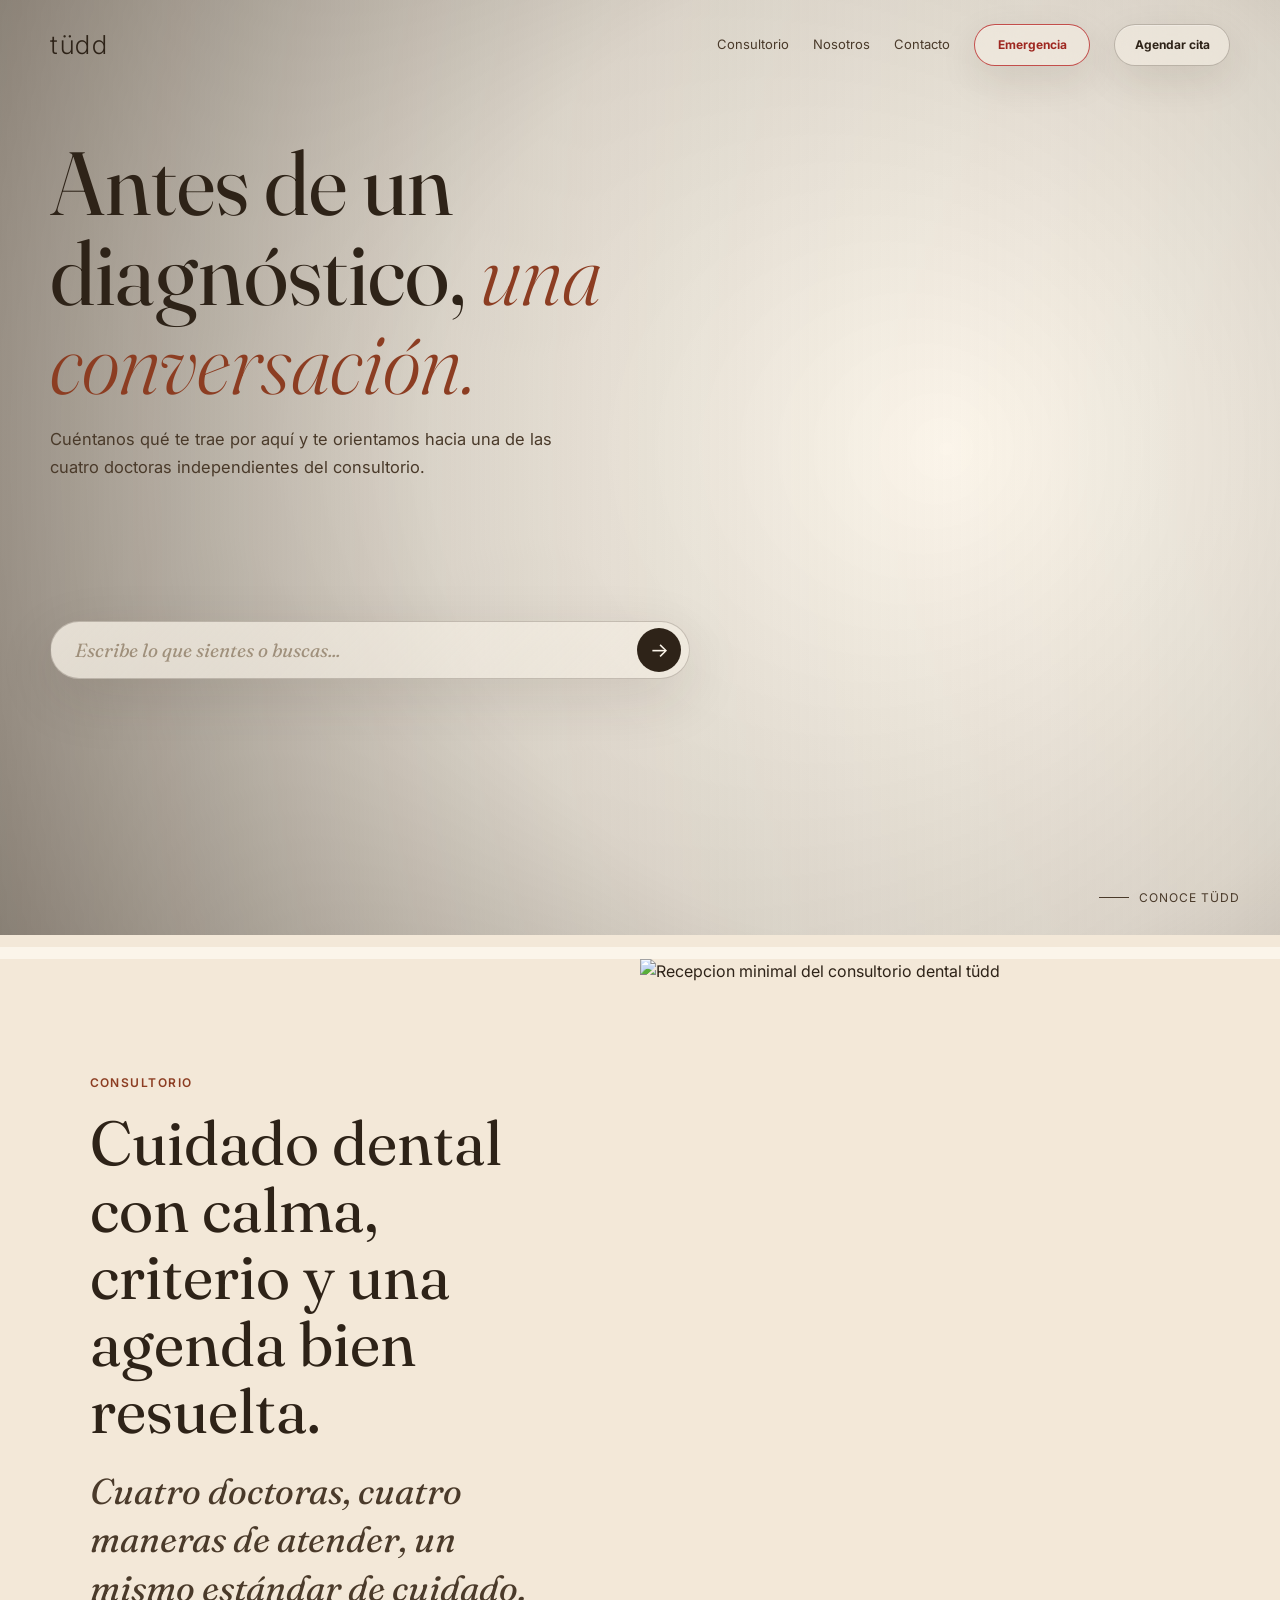
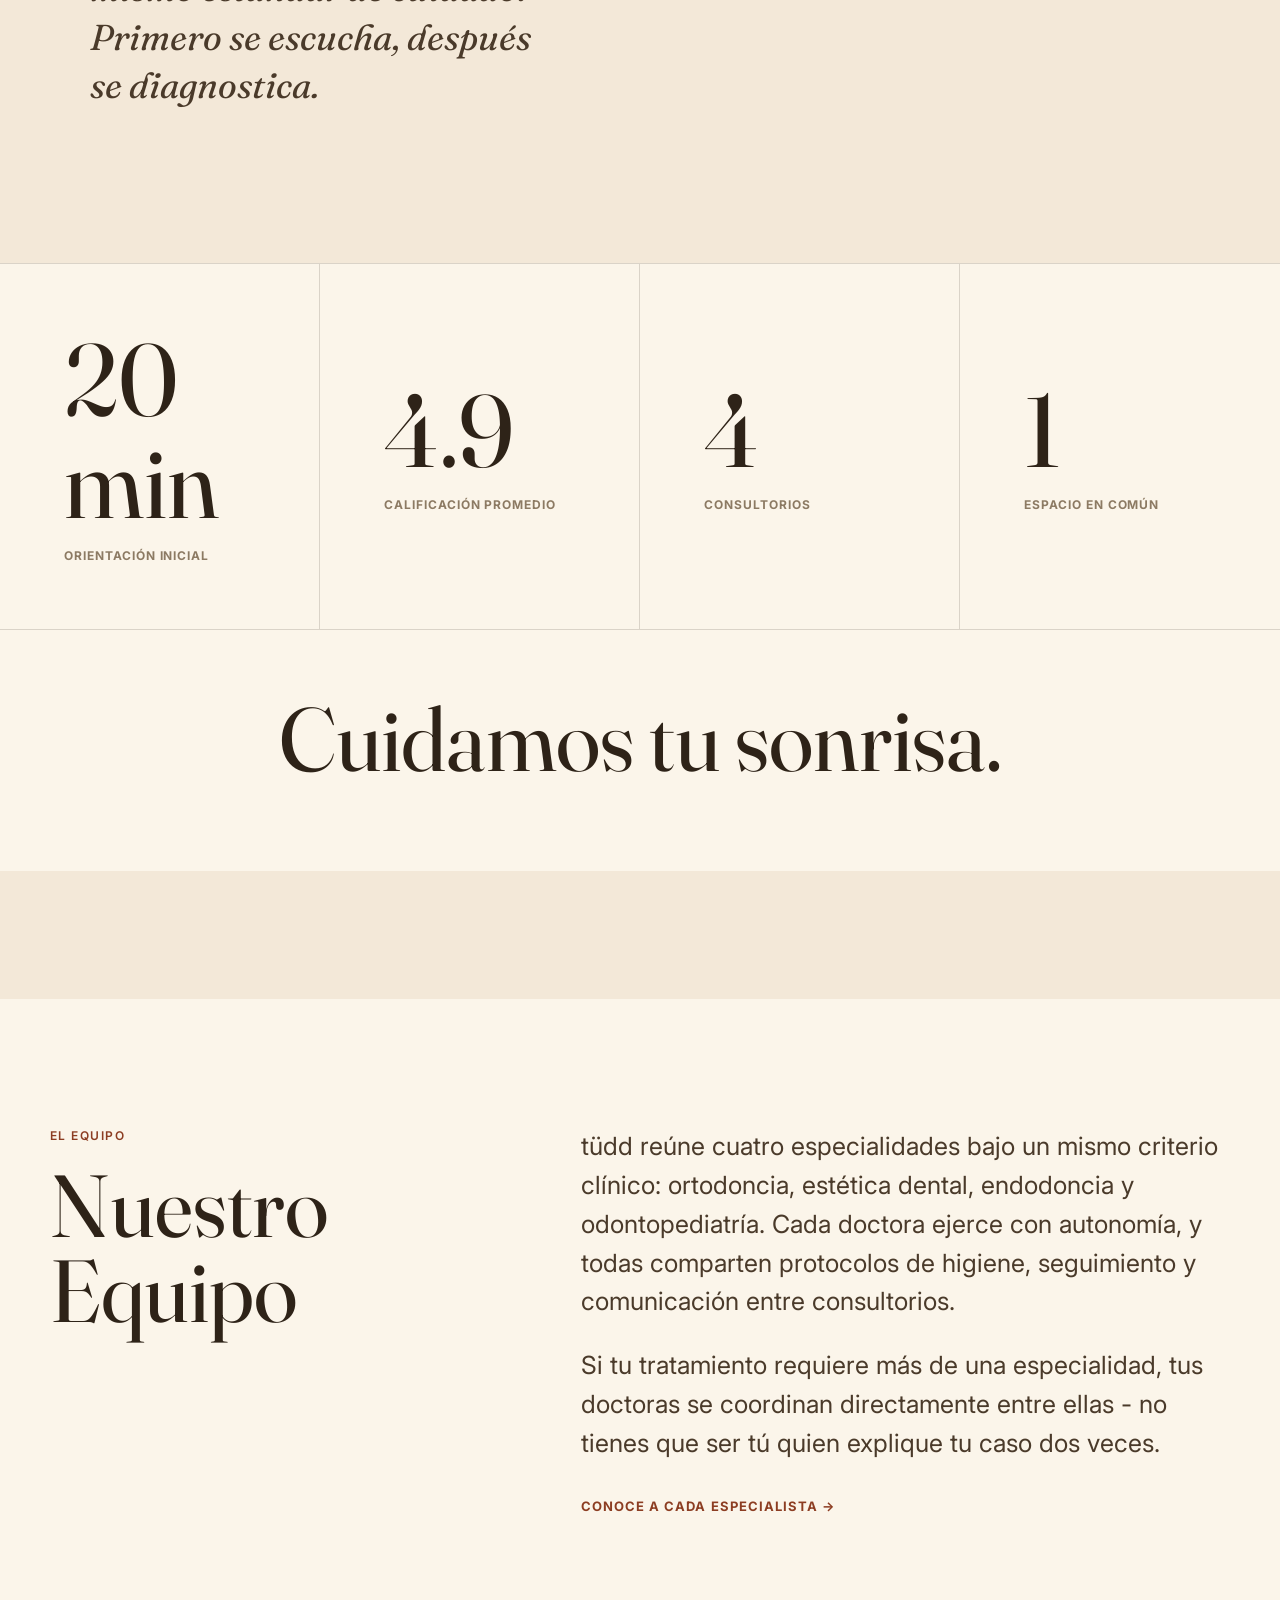
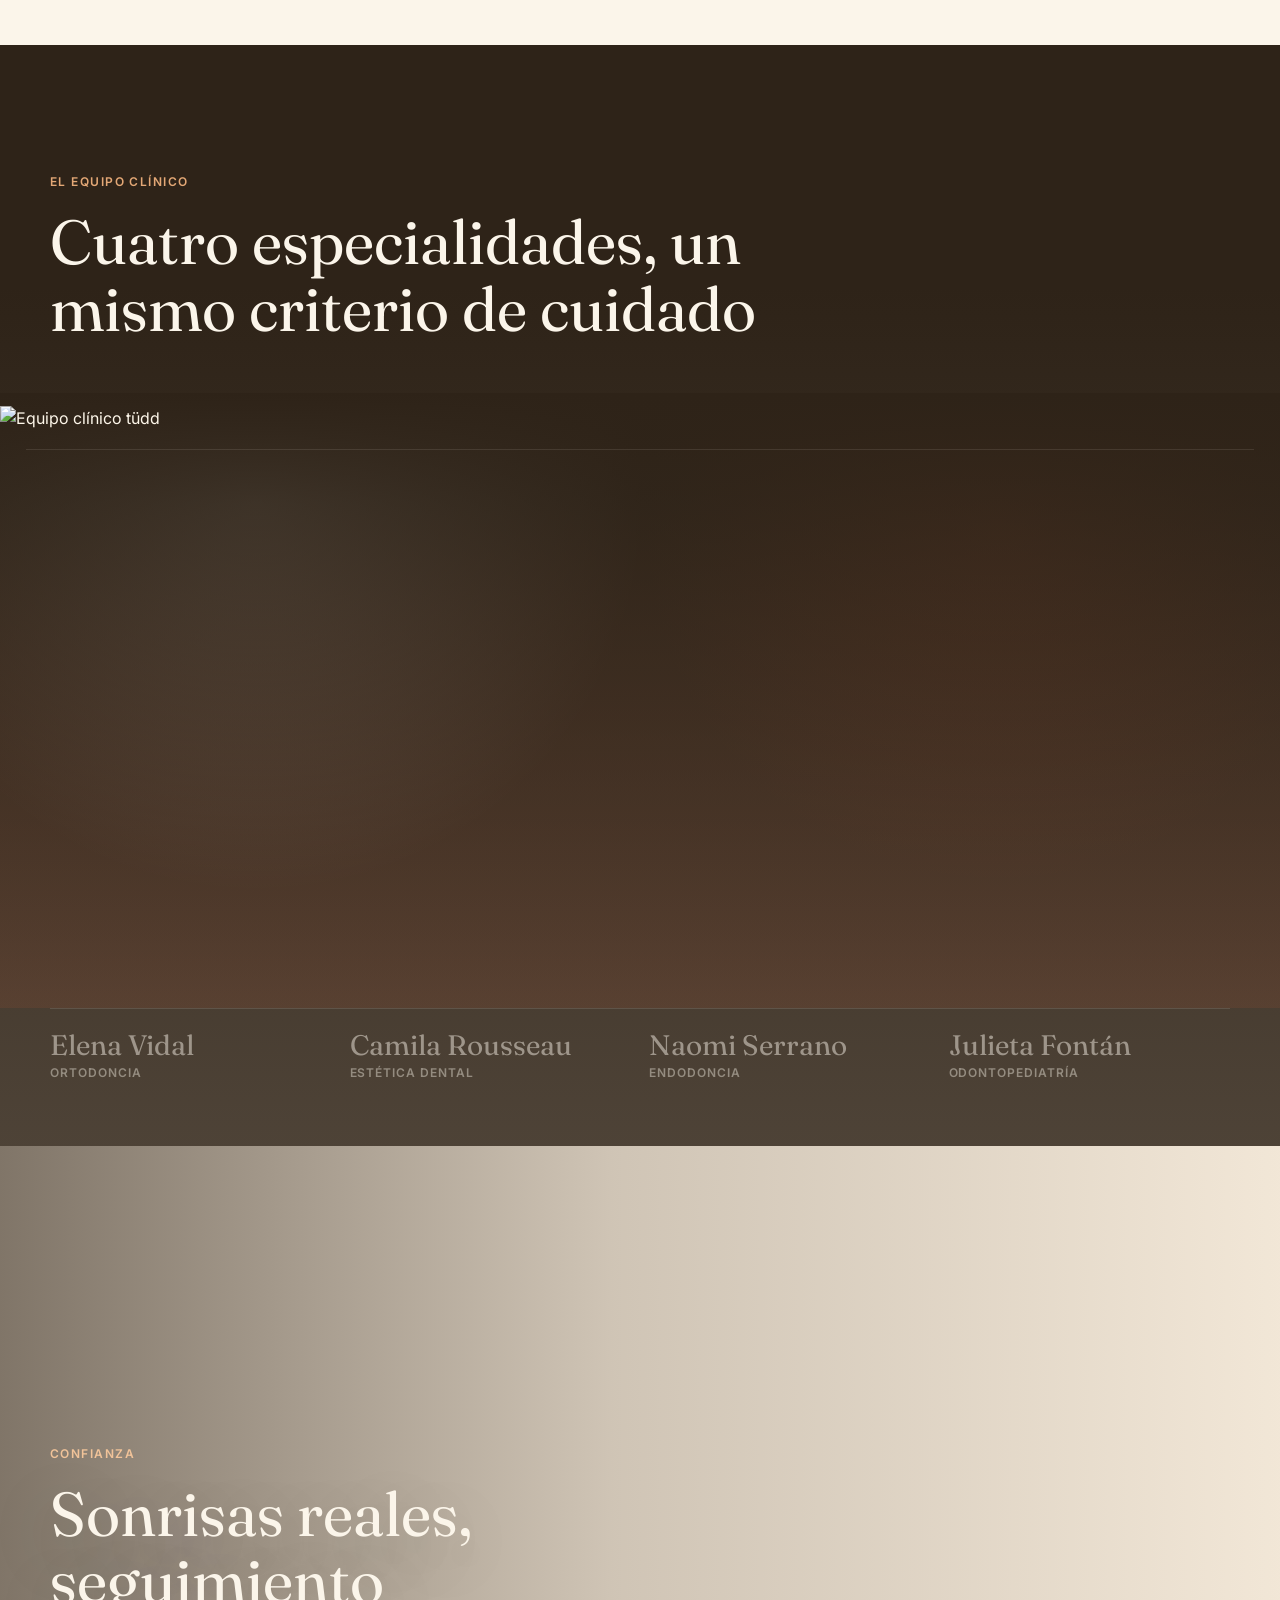
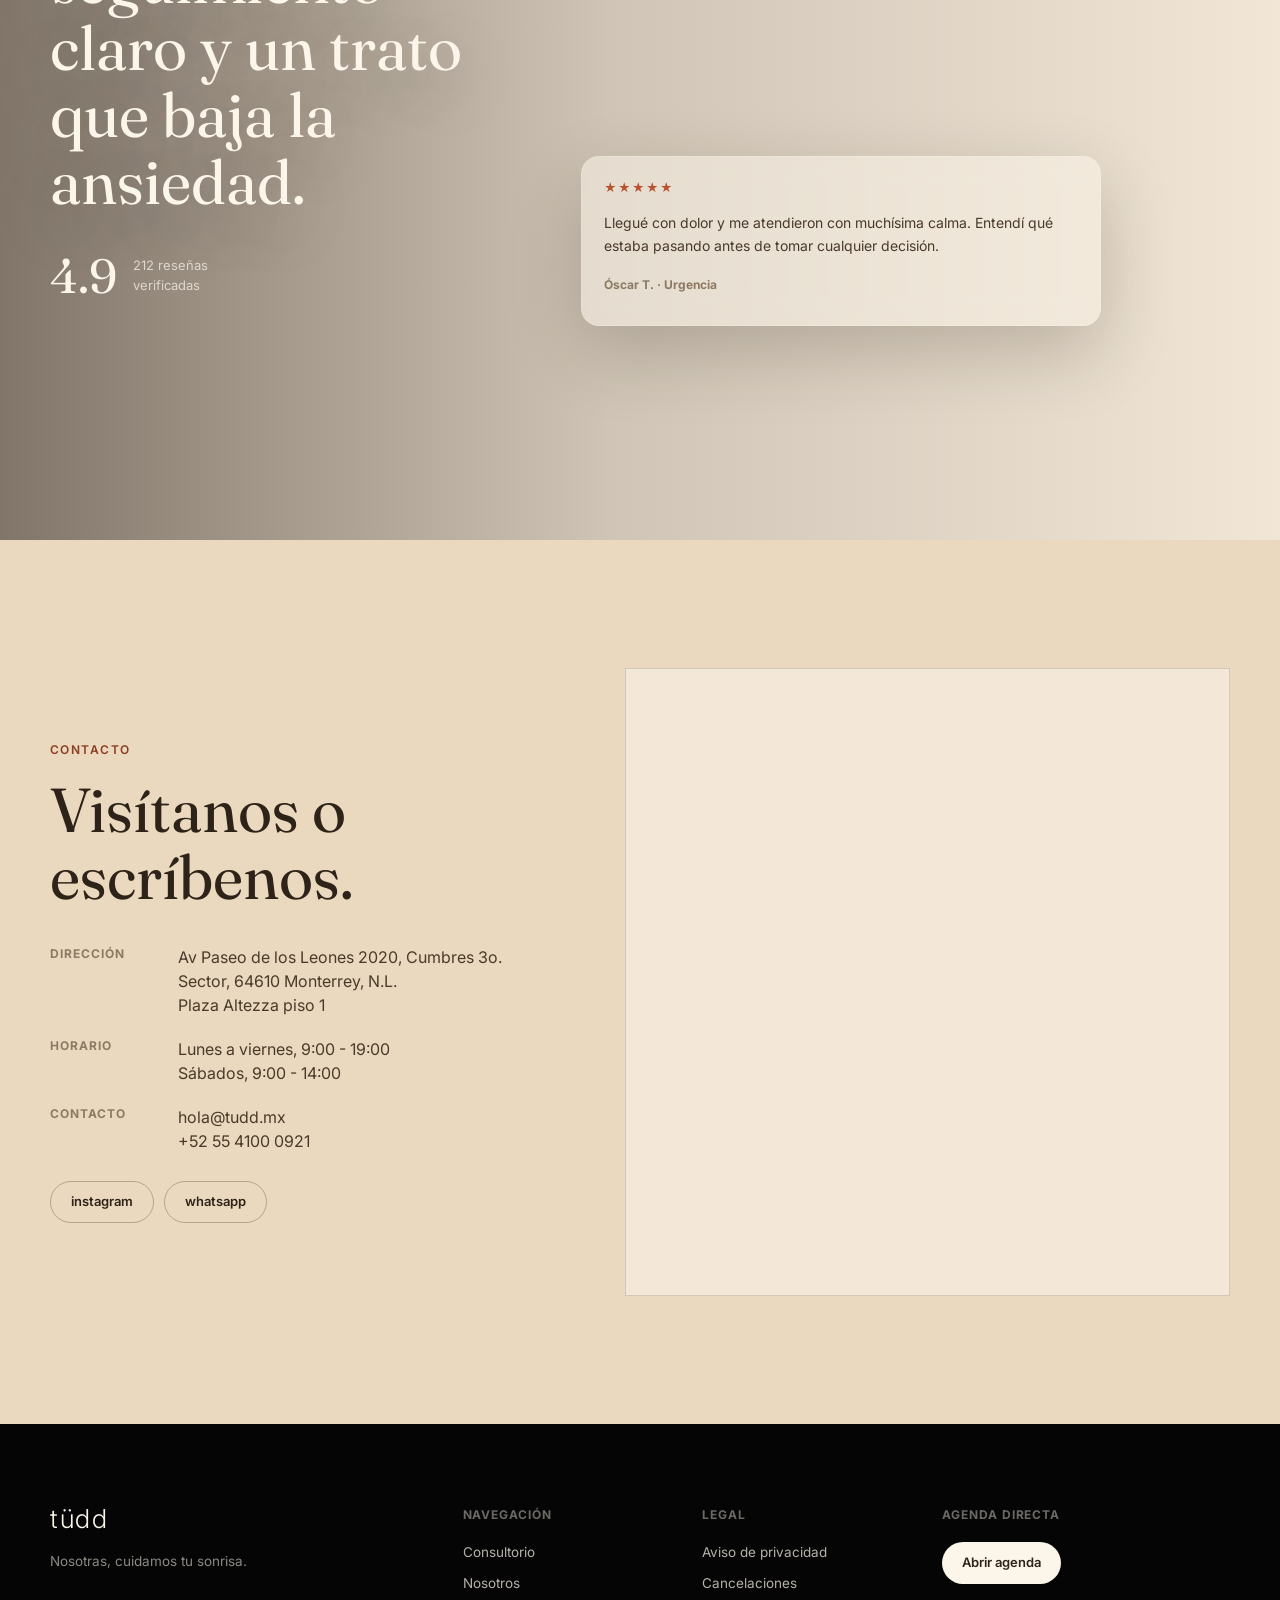
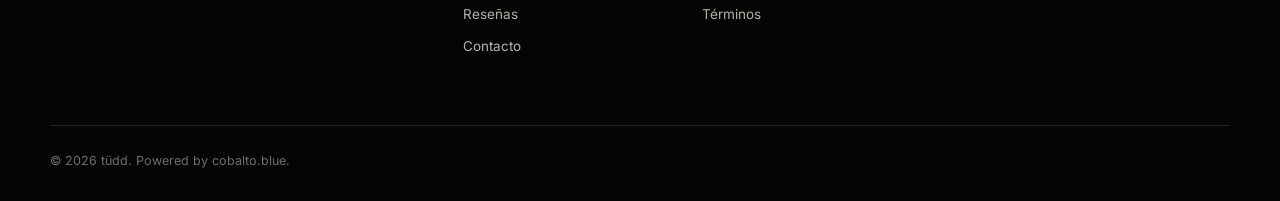
==== commit 77296423: "Ajusta proximidad del asistente en hero" ====
--- a/index.html
+++ b/index.html
@@ -14,7 +14,7 @@
       href="https://fonts.googleapis.com/css2?family=Fraunces:ital,opsz,wght@0,9..144,300;0,9..144,400;0,9..144,500;1,9..144,400&family=Inter:wght@300;400;500;600;700&display=swap"
       rel="stylesheet"
     />
-    <link rel="stylesheet" href="styles.css" />
+    <link rel="stylesheet" href="styles.css?v=20260709c" />
   </head>
   <body>
     <header class="site-header" id="siteHeader">
@@ -24,8 +24,8 @@
           <a href="#consultorio">Consultorio</a>
           <a href="#nosotros">Nosotros</a>
           <a href="#contacto">Contacto</a>
-          <a class="header-orb header-orb-emergency" href="https://wa.me/525541000921?text=Hola%2C%20tengo%20una%20emergencia%20dental" target="_blank" rel="noreferrer">Emergencia</a>
-          <button class="header-orb" type="button" data-open-booking="elena">Agendar cita</button>
+          <a class="header-pill header-pill-emergency" href="https://wa.me/525541000921?text=Hola%2C%20tengo%20una%20emergencia%20dental" target="_blank" rel="noreferrer">Emergencia</a>
+          <button class="header-pill" type="button" data-open-booking="elena">Agendar cita</button>
         </nav>
         <button class="menu-toggle" id="menuToggle" type="button" aria-label="Abrir menu">
           <span></span>
@@ -78,8 +78,10 @@
         <div class="stats-banner" aria-label="Datos del consultorio">
           <div><strong>20 min</strong><span>Orientación inicial</span></div>
           <div><strong>4.9</strong><span>Calificación promedio</span></div>
+          <div><strong>4</strong><span>Consultorios</span></div>
           <div><strong>1</strong><span>Espacio en común</span></div>
         </div>
+        <p class="smile-statement">Cuidamos tu sonrisa.</p>
       </section>
 
       <section class="team-intro" id="nosotros">
@@ -192,6 +194,6 @@
       </div>
     </div>
 
-    <script src="script.js"></script>
+    <script src="script.js?v=20260709c"></script>
   </body>
 </html>
--- a/styles.css
+++ b/styles.css
@@ -131,34 +131,33 @@
   color: var(--ink);
 }
 
-.header-orb {
-  width: 76px;
-  height: 76px;
+.header-pill {
+  min-width: 116px;
+  min-height: 42px;
   display: inline-flex;
   align-items: center;
   justify-content: center;
-  border: 1px solid rgba(251, 245, 234, 0.5);
-  border-radius: 50%;
-  background: rgba(251, 245, 234, 0.24);
+  border: 1px solid rgba(46, 35, 24, 0.26);
+  border-radius: 999px;
+  background: rgba(251, 245, 234, 0.46);
   color: var(--ink);
-  padding: 0 12px;
+  padding: 0 18px;
   text-align: center;
-  font-size: 10.5px;
+  font-size: 12px;
   font-weight: 700;
-  line-height: 1.05;
-  text-transform: uppercase;
+  line-height: 1;
   backdrop-filter: blur(22px);
   box-shadow: inset 0 1px 0 rgba(255, 255, 255, 0.24), 0 14px 38px rgba(46, 35, 24, 0.1);
   transition: transform 0.25s var(--ease), background 0.25s ease, border-color 0.25s ease;
 }
 
-.header-orb:hover {
+.header-pill:hover {
   border-color: rgba(46, 35, 24, 0.44);
-  background: rgba(251, 245, 234, 0.4);
+  background: rgba(251, 245, 234, 0.64);
   transform: translateY(-2px);
 }
 
-.header-orb-emergency {
+.header-pill-emergency {
   border-color: rgba(184, 35, 35, 0.78);
   color: #9e2720;
 }
@@ -235,6 +234,9 @@
 .hero-inner {
   position: relative;
   z-index: 2;
+  display: flex;
+  flex-direction: column;
+  align-items: flex-start;
   padding: 138px 0 92px;
   will-change: transform, opacity;
 }
@@ -264,6 +266,7 @@
 
 .hero-lede {
   max-width: 540px;
+  margin-bottom: 0;
   color: var(--ink-soft);
   font-size: 16.5px;
   line-height: 1.7;
@@ -280,8 +283,9 @@
 }
 
 .assistant-embed {
+  width: min(640px, 100%);
   max-width: 640px;
-  margin-top: 4px;
+  margin-top: 12px;
 }
 
 .ask-line {
@@ -436,12 +440,24 @@
 
 .stats-banner {
   display: grid;
-  grid-template-columns: repeat(3, 1fr);
+  grid-template-columns: repeat(4, 1fr);
   min-height: 230px;
   overflow: hidden;
   border-top: 1px solid var(--line);
   border-bottom: 1px solid var(--line);
   background: var(--cream);
+}
+
+.smile-statement {
+  margin: 0;
+  background: var(--cream);
+  color: var(--ink);
+  padding: clamp(34px, 5vw, 68px) 24px clamp(54px, 7vw, 88px);
+  text-align: center;
+  font-family: var(--font-display);
+  font-size: clamp(42px, 7vw, 90px);
+  font-weight: 400;
+  line-height: 1;
 }
 
 .stats-banner div {
@@ -795,23 +811,23 @@
 }
 
 .map-card {
-  min-height: 420px;
+  min-height: 620px;
   overflow: hidden;
   border: 1px solid var(--line);
-  border-radius: 28px;
+  border-radius: 0;
   background: var(--sand);
 }
 
 .map-card iframe {
   width: 100%;
   height: 100%;
-  min-height: 420px;
+  min-height: 620px;
   border: 0;
   filter: saturate(0.82) sepia(0.16);
 }
 
 .footer {
-  background: var(--ink);
+  background: #050505;
   color: rgba(251, 245, 234, 0.68);
   padding: 82px 0 30px;
 }
@@ -1127,7 +1143,7 @@
     padding: 12px;
   }
 
-  .header-orb {
+  .header-pill {
     width: auto;
     height: auto;
     min-height: 42px;
@@ -1250,6 +1266,6 @@
   .about-media img,
   .map-card,
   .map-card iframe {
-    min-height: 330px;
-  }
-}
+    min-height: 420px;
+  }
+}
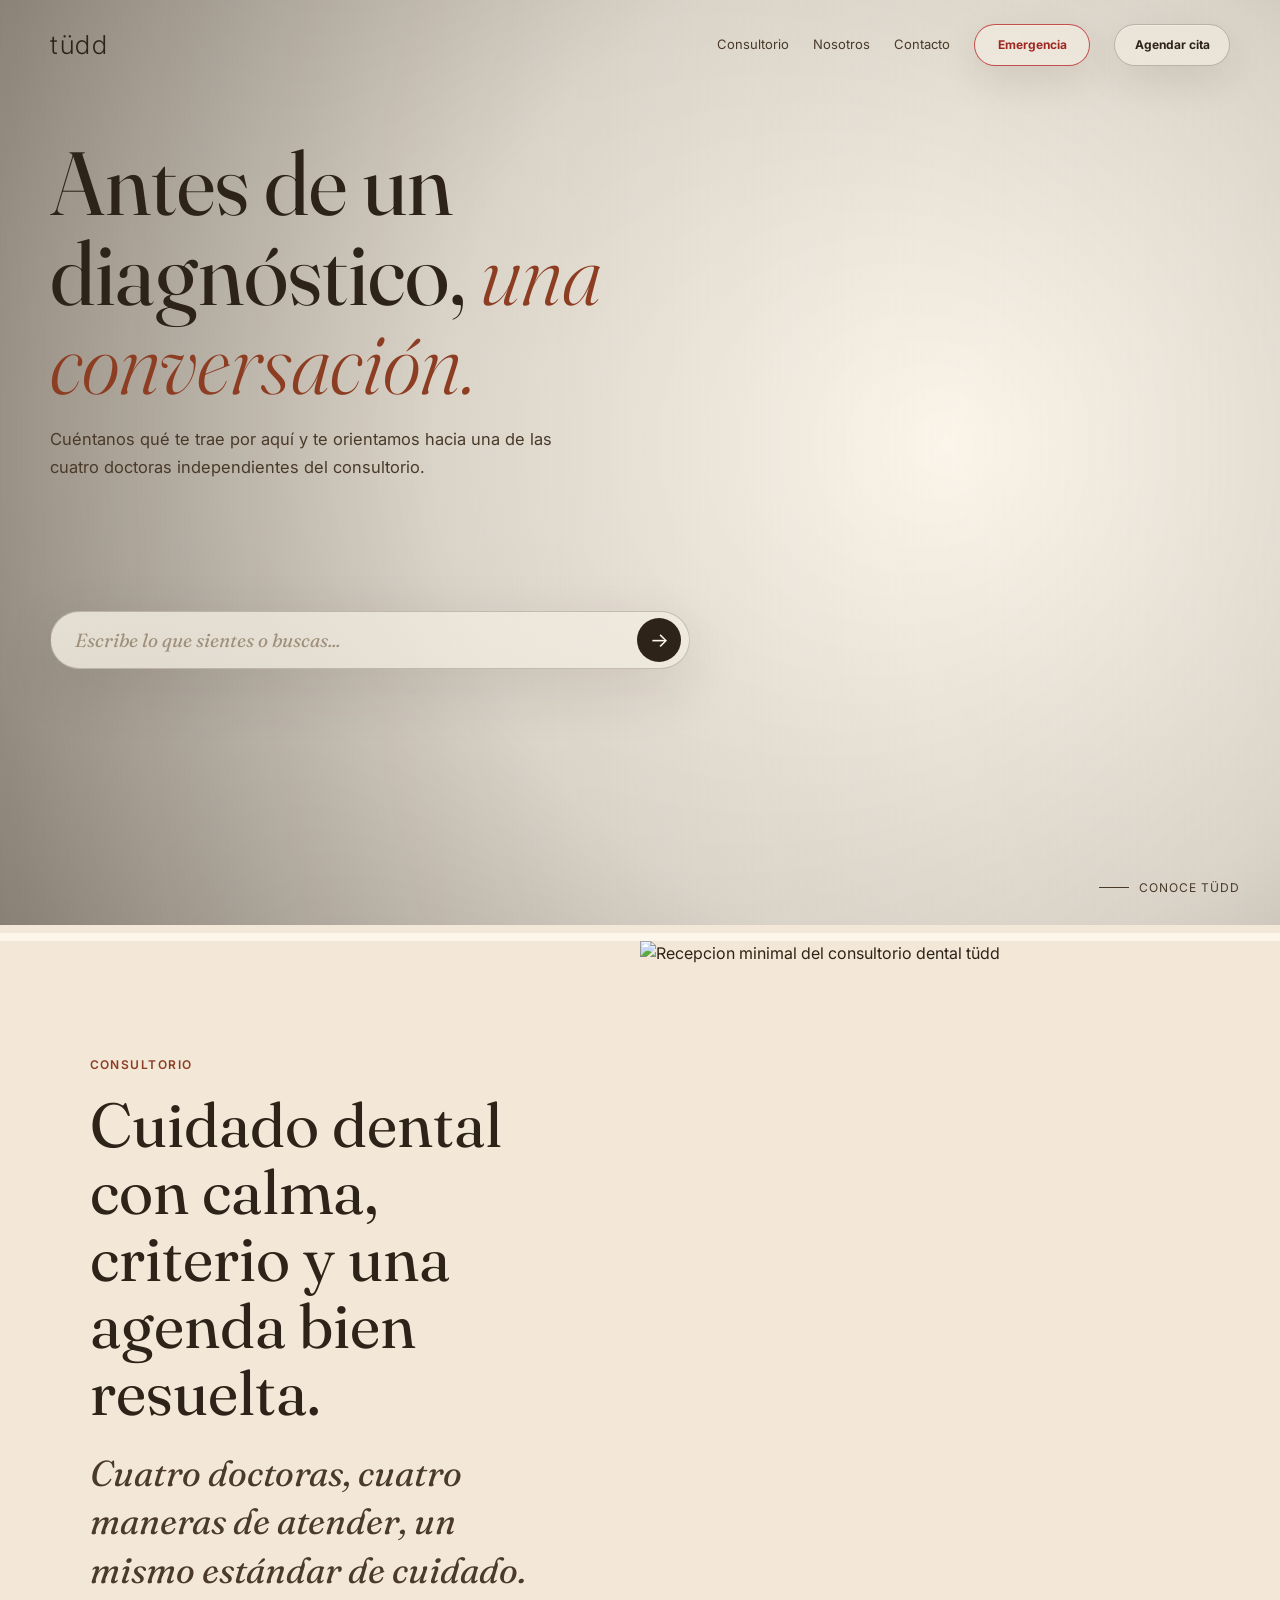
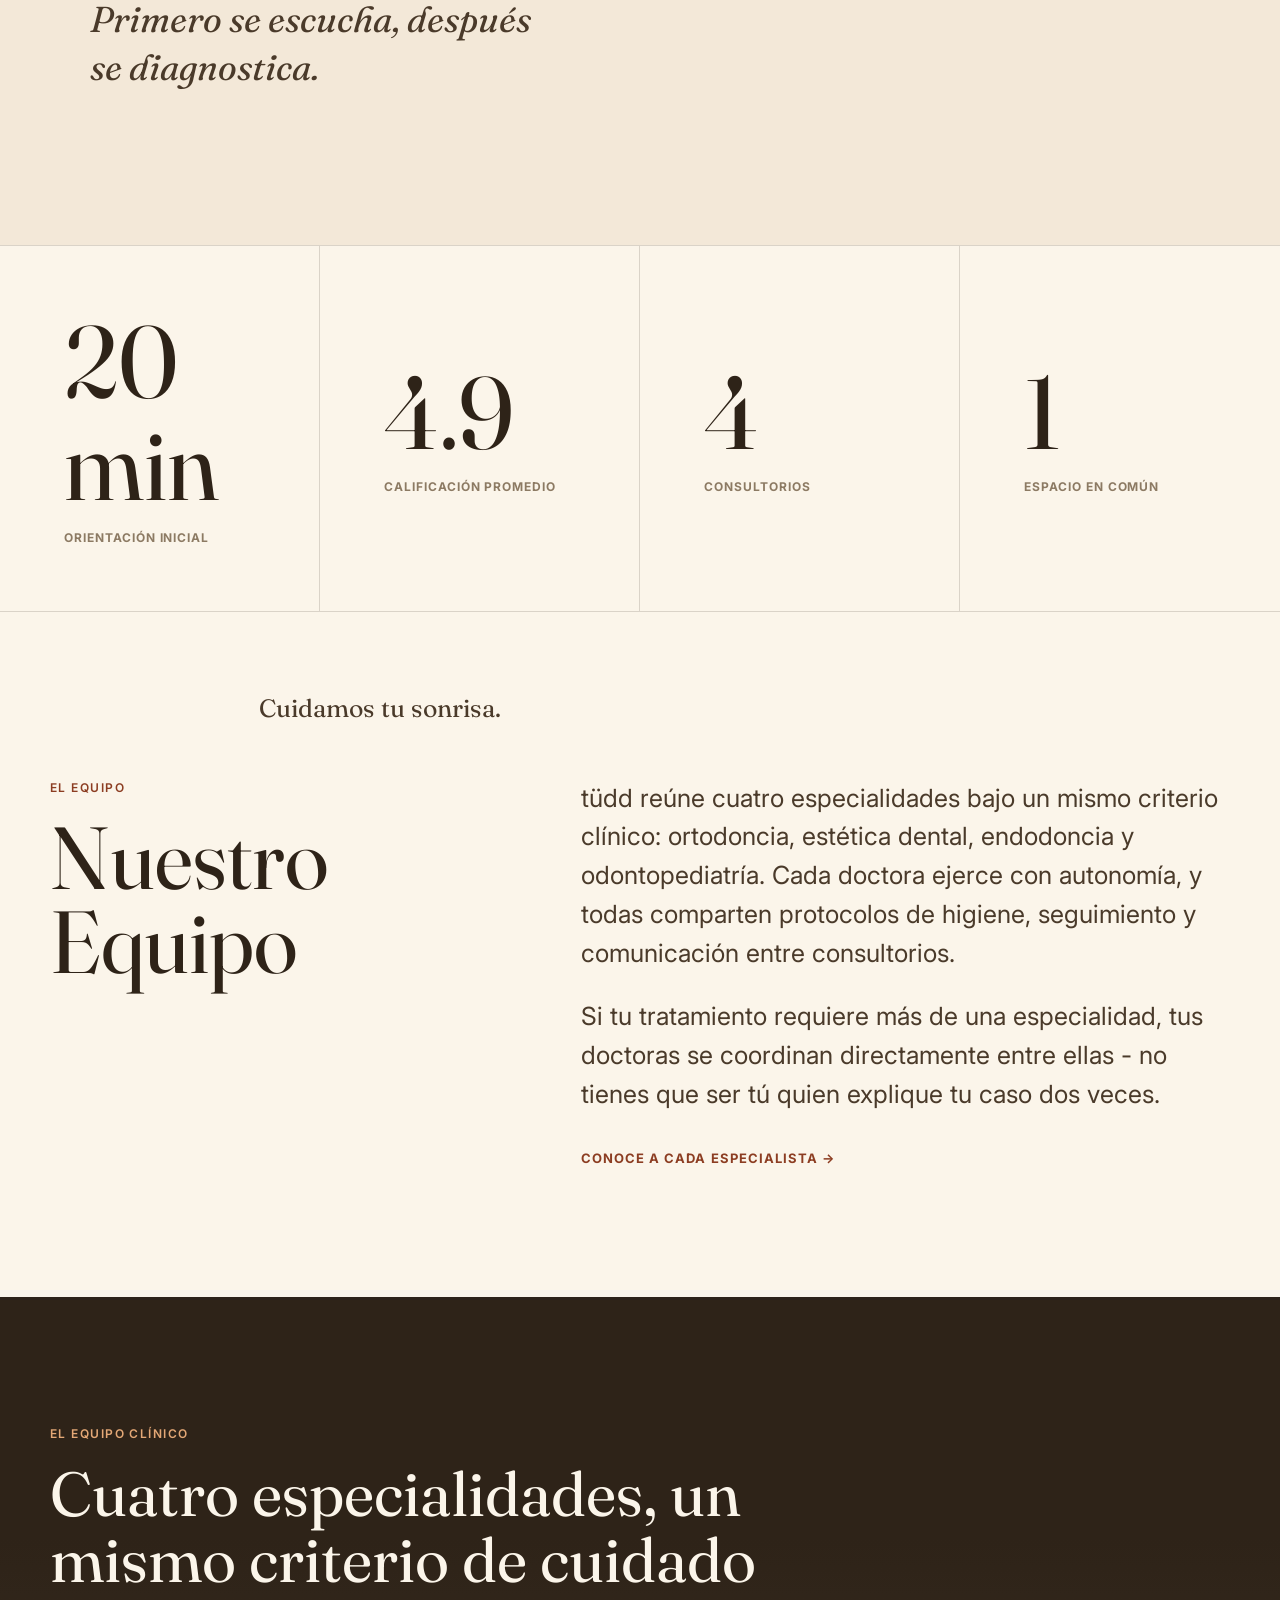
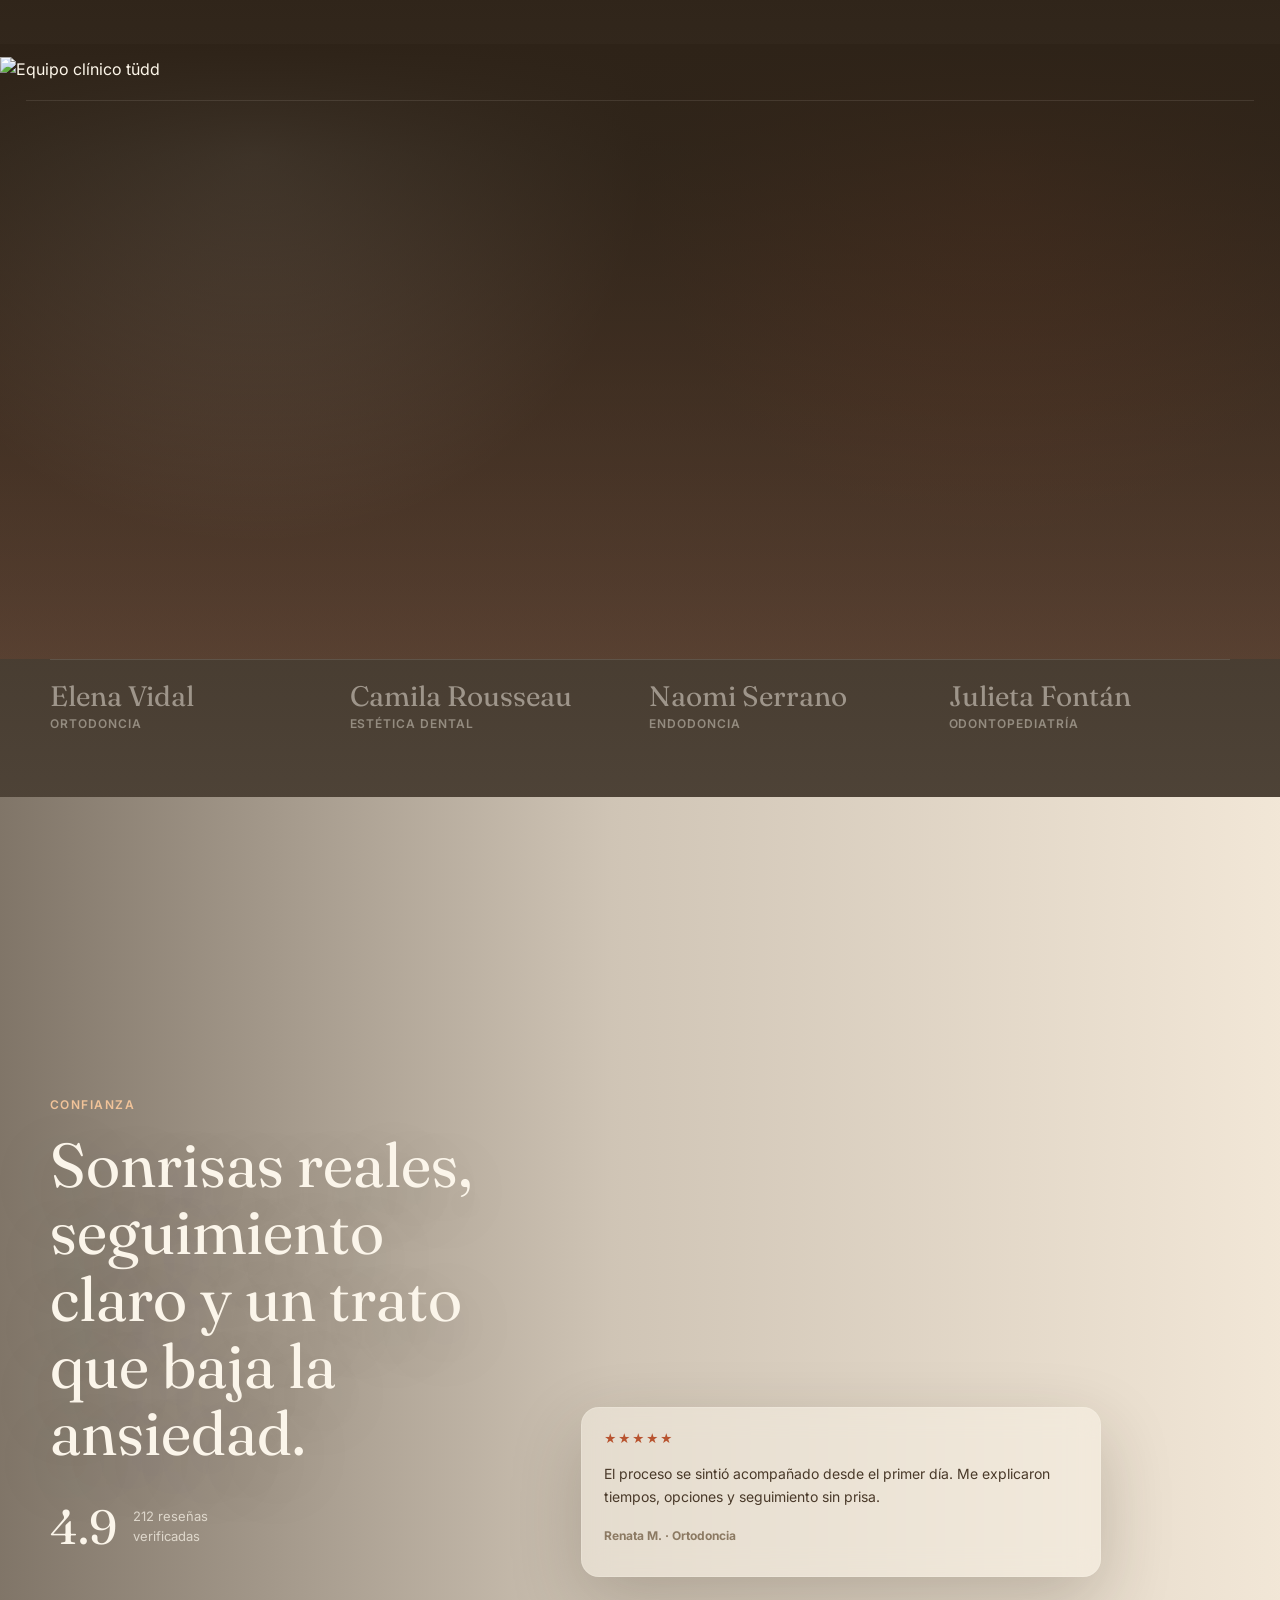
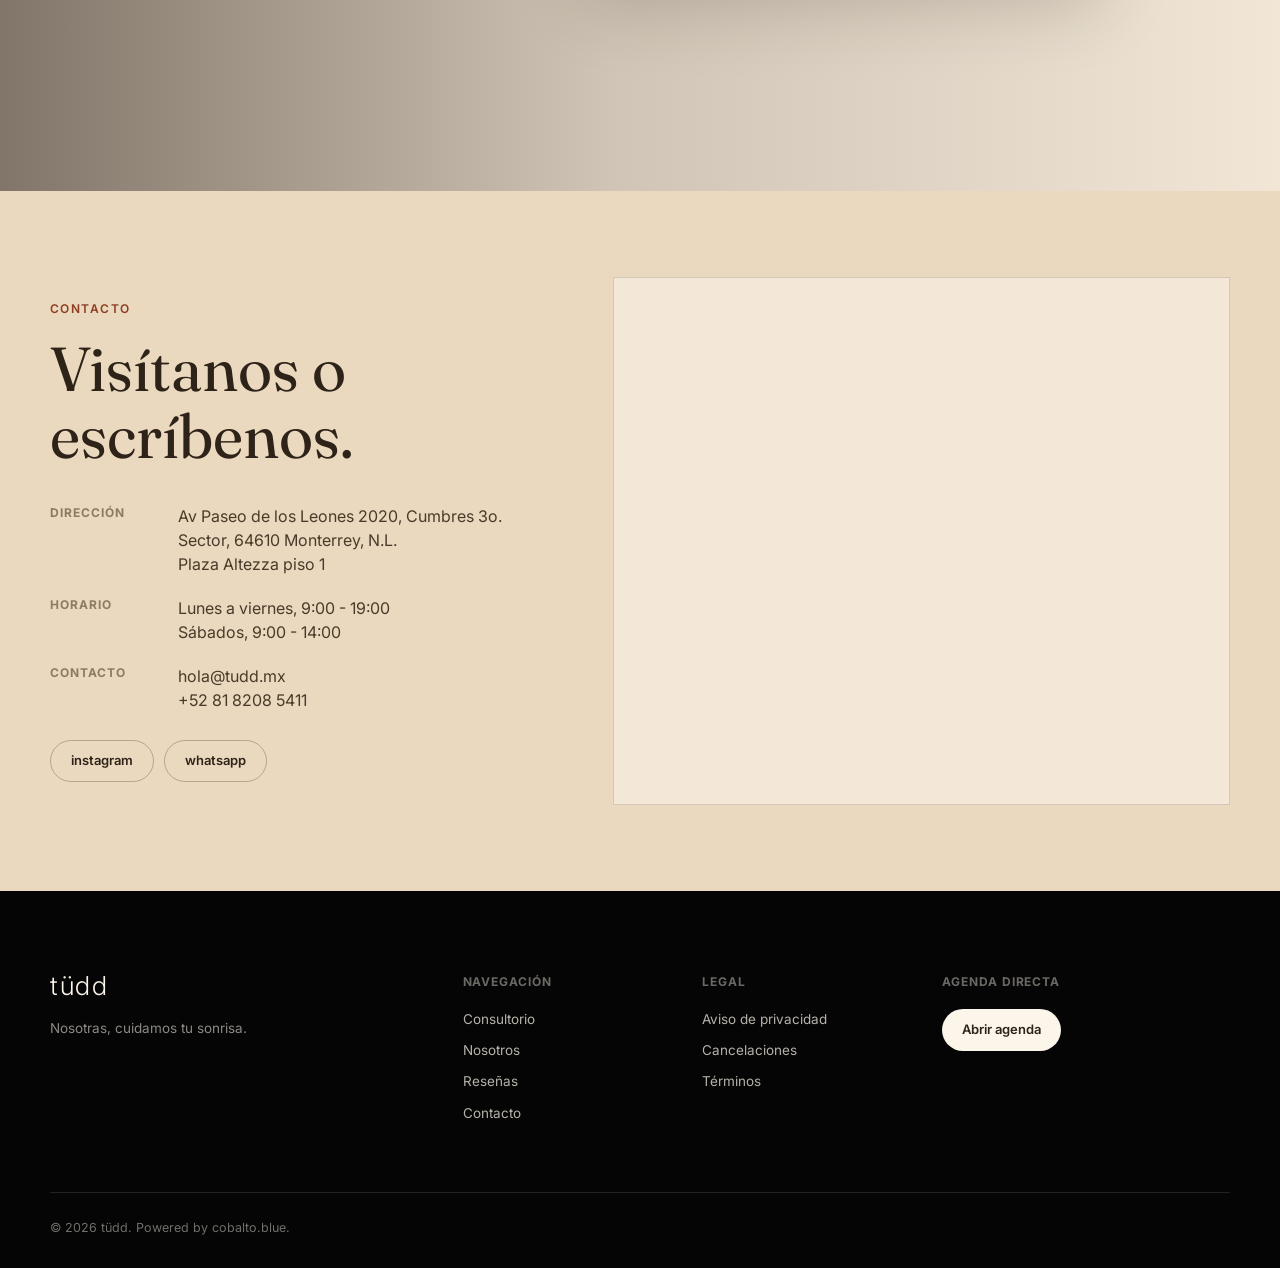
==== commit 76b96c1d: "Conecta solicitud de cita con confirmaciones" ====
--- a/index.html
+++ b/index.html
@@ -14,7 +14,7 @@
       href="https://fonts.googleapis.com/css2?family=Fraunces:ital,opsz,wght@0,9..144,300;0,9..144,400;0,9..144,500;1,9..144,400&family=Inter:wght@300;400;500;600;700&display=swap"
       rel="stylesheet"
     />
-    <link rel="stylesheet" href="styles.css?v=20260709c" />
+    <link rel="stylesheet" href="styles.css?v=20260709f" />
   </head>
   <body>
     <header class="site-header" id="siteHeader">
@@ -24,7 +24,7 @@
           <a href="#consultorio">Consultorio</a>
           <a href="#nosotros">Nosotros</a>
           <a href="#contacto">Contacto</a>
-          <a class="header-pill header-pill-emergency" href="https://wa.me/525541000921?text=Hola%2C%20tengo%20una%20emergencia%20dental" target="_blank" rel="noreferrer">Emergencia</a>
+          <a class="header-pill header-pill-emergency" href="https://wa.me/528182085411?text=Hola%2C%20tengo%20una%20emergencia%20dental" target="_blank" rel="noreferrer">Emergencia</a>
           <button class="header-pill" type="button" data-open-booking="elena">Agendar cita</button>
         </nav>
         <button class="menu-toggle" id="menuToggle" type="button" aria-label="Abrir menu">
@@ -81,10 +81,10 @@
           <div><strong>4</strong><span>Consultorios</span></div>
           <div><strong>1</strong><span>Espacio en común</span></div>
         </div>
-        <p class="smile-statement">Cuidamos tu sonrisa.</p>
       </section>
 
       <section class="team-intro" id="nosotros">
+        <p class="smile-statement">Cuidamos tu sonrisa.</p>
         <div class="wrap team-intro-grid">
           <div>
             <span class="eyebrow">el equipo</span>
@@ -139,11 +139,11 @@
             <div class="contact-list">
               <div><span>dirección</span><p>Av Paseo de los Leones 2020, Cumbres 3o. Sector, 64610 Monterrey, N.L.<br />Plaza Altezza piso 1</p></div>
               <div><span>horario</span><p>Lunes a viernes, 9:00 - 19:00<br />Sábados, 9:00 - 14:00</p></div>
-              <div><span>contacto</span><p>hola@tudd.mx<br />+52 55 4100 0921</p></div>
+              <div><span>contacto</span><p>hola@tudd.mx<br />+52 81 8208 5411</p></div>
             </div>
             <div class="social-actions">
               <a class="btn btn-outline" href="https://www.instagram.com/tudd.mx" target="_blank" rel="noreferrer">instagram</a>
-              <a class="btn btn-outline" href="https://wa.me/525541000921" target="_blank" rel="noreferrer">whatsapp</a>
+              <a class="btn btn-outline" href="https://wa.me/528182085411" target="_blank" rel="noreferrer">whatsapp</a>
             </div>
           </div>
           <div class="map-card">
@@ -194,6 +194,6 @@
       </div>
     </div>
 
-    <script src="script.js?v=20260709c"></script>
+    <script src="script.js?v=20260709f"></script>
   </body>
 </html>
--- a/styles.css
+++ b/styles.css
@@ -238,7 +238,6 @@
   flex-direction: column;
   align-items: flex-start;
   padding: 138px 0 92px;
-  will-change: transform, opacity;
 }
 
 h1,
@@ -285,7 +284,7 @@
 .assistant-embed {
   width: min(640px, 100%);
   max-width: 640px;
-  margin-top: 12px;
+  margin-top: 2px;
 }
 
 .ask-line {
@@ -375,7 +374,8 @@
 }
 
 .about {
-  padding-top: 12px !important;
+  padding-top: 8px !important;
+  padding-bottom: 0 !important;
 }
 
 .team-intro-grid,
@@ -391,8 +391,8 @@
   grid-template-columns: 1fr 1fr;
   gap: 0;
   align-items: stretch;
-  min-height: calc(100svh - 12px);
-  border-top: 12px solid var(--cream);
+  min-height: calc(100svh - 8px);
+  border-top: 8px solid var(--cream);
 }
 
 .about-copy h2,
@@ -427,13 +427,13 @@
 }
 
 .about-media {
-  min-height: calc(100svh - 12px);
+  min-height: calc(100svh - 8px);
 }
 
 .about-media img {
   width: 100%;
   height: 100%;
-  min-height: calc(100svh - 12px);
+  min-height: calc(100svh - 8px);
   border-radius: 0;
   object-fit: cover;
 }
@@ -452,7 +452,7 @@
   margin: 0;
   background: var(--cream);
   color: var(--ink);
-  padding: clamp(34px, 5vw, 68px) 24px clamp(54px, 7vw, 88px);
+  padding: clamp(42px, 6vw, 82px) 24px clamp(30px, 4vw, 56px);
   text-align: center;
   font-family: var(--font-display);
   font-size: clamp(42px, 7vw, 90px);
@@ -498,6 +498,7 @@
 
 .team-intro {
   background: var(--cream);
+  padding-top: 0 !important;
 }
 
 .team-intro-grid {
@@ -670,6 +671,18 @@
   background: var(--terra-deep);
 }
 
+.modal-submit:disabled {
+  cursor: wait;
+  opacity: 0.68;
+}
+
+.form-error {
+  margin: 14px 0 0;
+  color: var(--terra-deep);
+  font-size: 13px;
+  font-weight: 650;
+}
+
 .trust {
   position: relative;
   min-height: 96svh;
@@ -772,10 +785,13 @@
 
 .contact {
   background: var(--sand-2);
+  padding-top: clamp(56px, 7vw, 86px) !important;
+  padding-bottom: clamp(56px, 7vw, 86px) !important;
 }
 
 .contact-grid {
   grid-template-columns: 0.9fr 1.1fr;
+  gap: clamp(28px, 5vw, 58px);
 }
 
 .contact-list {
@@ -811,7 +827,7 @@
 }
 
 .map-card {
-  min-height: 620px;
+  min-height: 520px;
   overflow: hidden;
   border: 1px solid var(--line);
   border-radius: 0;
@@ -821,7 +837,7 @@
 .map-card iframe {
   width: 100%;
   height: 100%;
-  min-height: 620px;
+  min-height: 520px;
   border: 0;
   filter: saturate(0.82) sepia(0.16);
 }
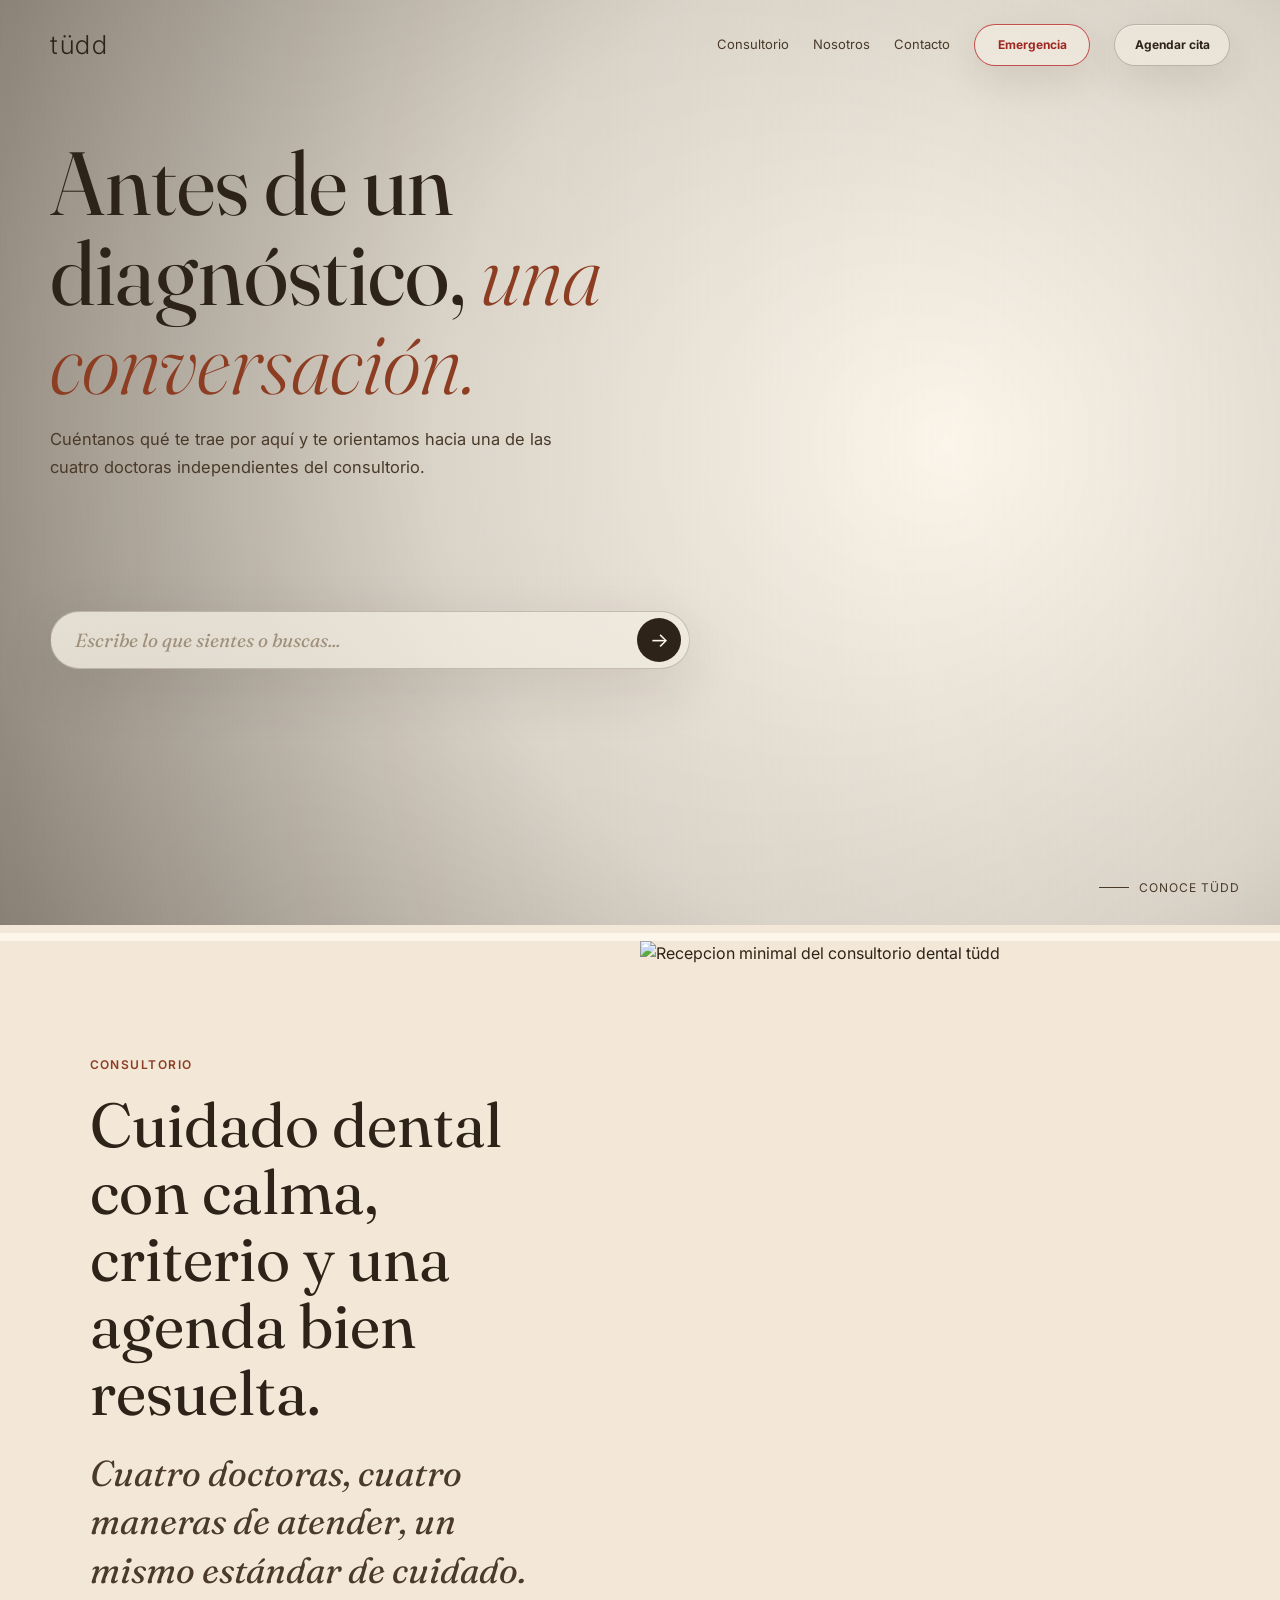
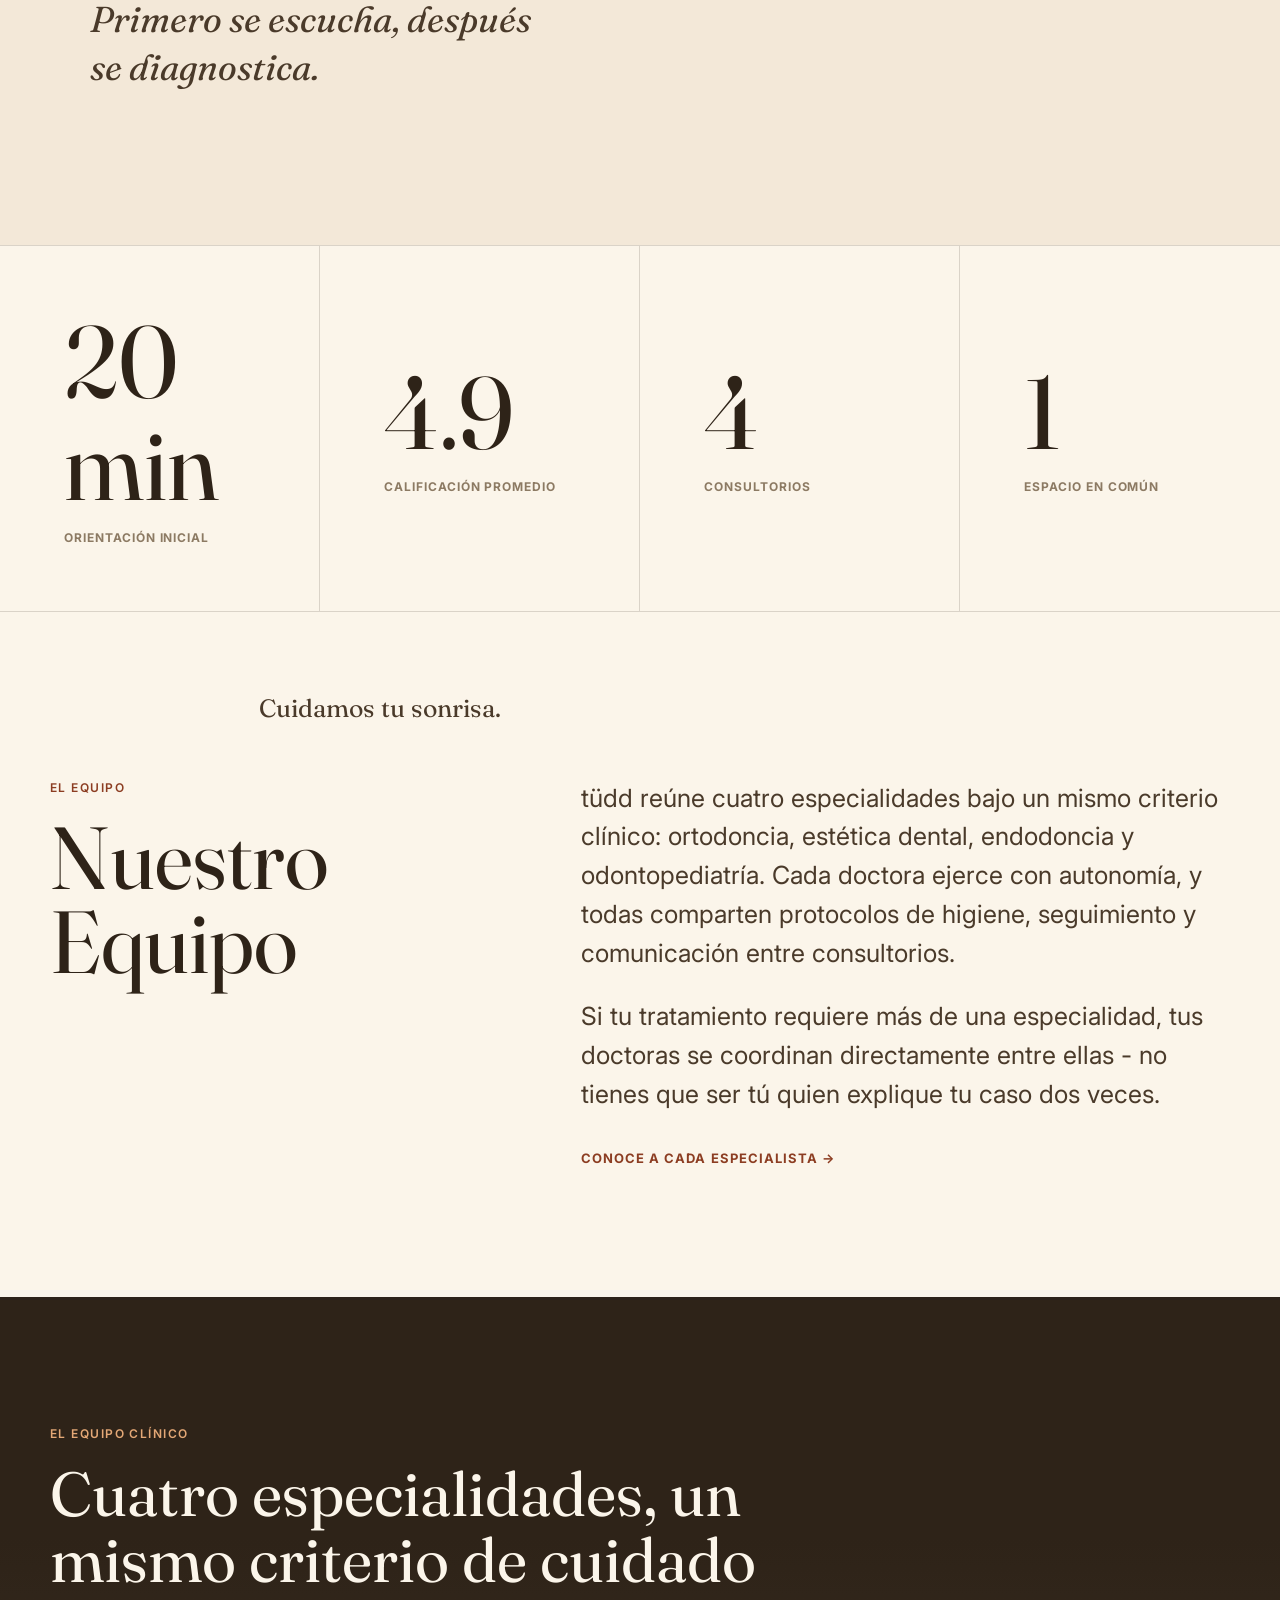
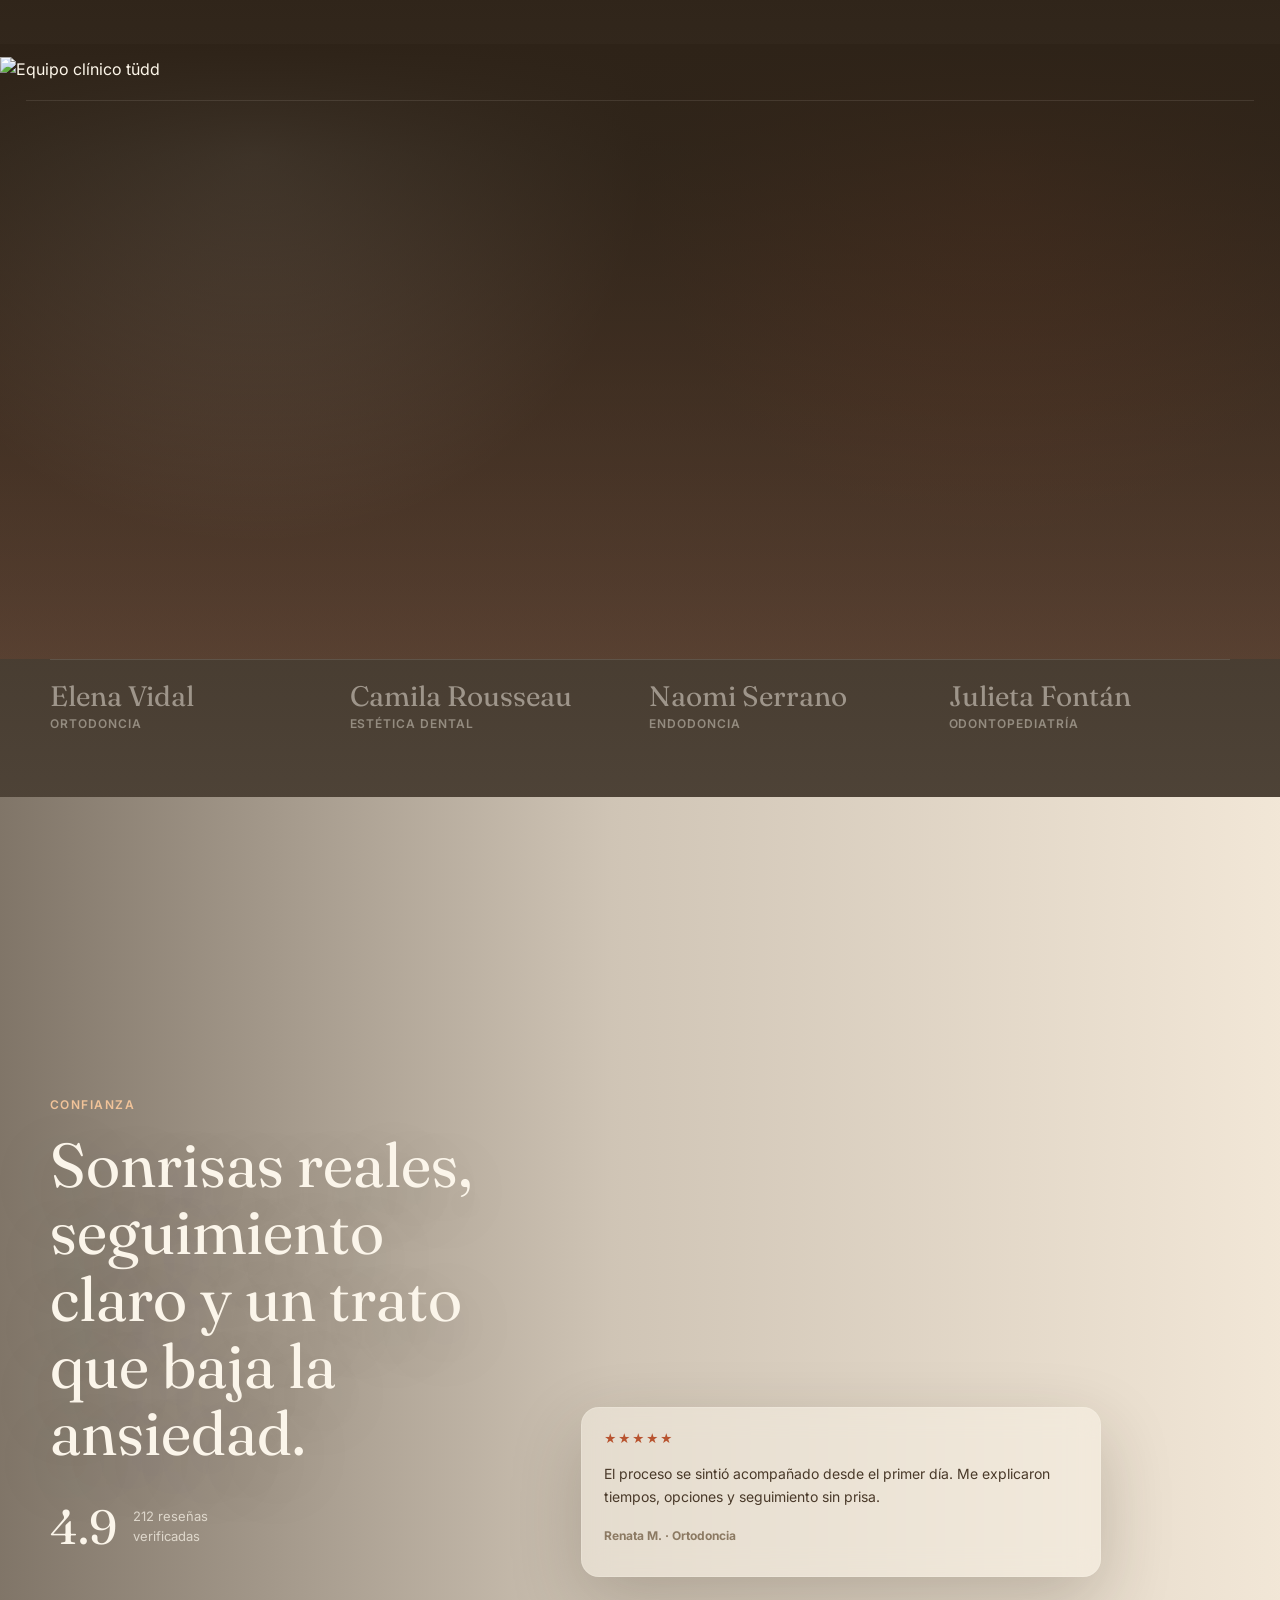
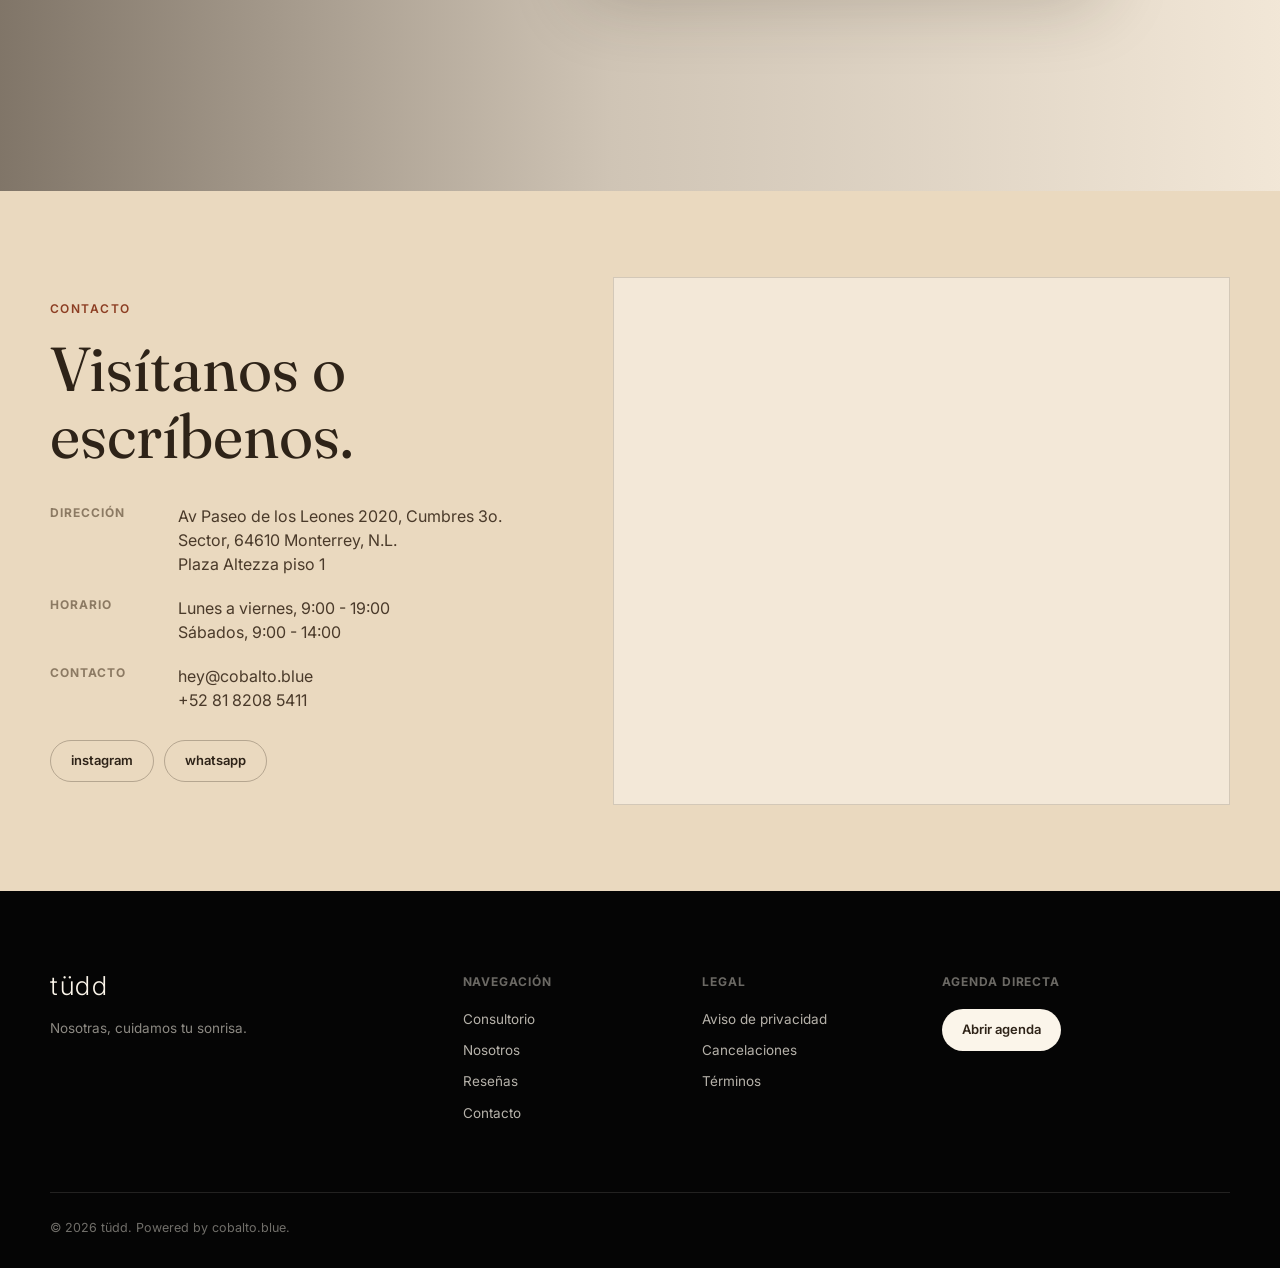
==== commit 58673236: "Actualiza correo de contacto de pruebas" ====
--- a/index.html
+++ b/index.html
@@ -14,7 +14,7 @@
       href="https://fonts.googleapis.com/css2?family=Fraunces:ital,opsz,wght@0,9..144,300;0,9..144,400;0,9..144,500;1,9..144,400&family=Inter:wght@300;400;500;600;700&display=swap"
       rel="stylesheet"
     />
-    <link rel="stylesheet" href="styles.css?v=20260709f" />
+    <link rel="stylesheet" href="styles.css?v=20260709g" />
   </head>
   <body>
     <header class="site-header" id="siteHeader">
@@ -139,7 +139,7 @@
             <div class="contact-list">
               <div><span>dirección</span><p>Av Paseo de los Leones 2020, Cumbres 3o. Sector, 64610 Monterrey, N.L.<br />Plaza Altezza piso 1</p></div>
               <div><span>horario</span><p>Lunes a viernes, 9:00 - 19:00<br />Sábados, 9:00 - 14:00</p></div>
-              <div><span>contacto</span><p>hola@tudd.mx<br />+52 81 8208 5411</p></div>
+              <div><span>contacto</span><p>hey@cobalto.blue<br />+52 81 8208 5411</p></div>
             </div>
             <div class="social-actions">
               <a class="btn btn-outline" href="https://www.instagram.com/tudd.mx" target="_blank" rel="noreferrer">instagram</a>
@@ -194,6 +194,6 @@
       </div>
     </div>
 
-    <script src="script.js?v=20260709f"></script>
+    <script src="script.js?v=20260709g"></script>
   </body>
 </html>
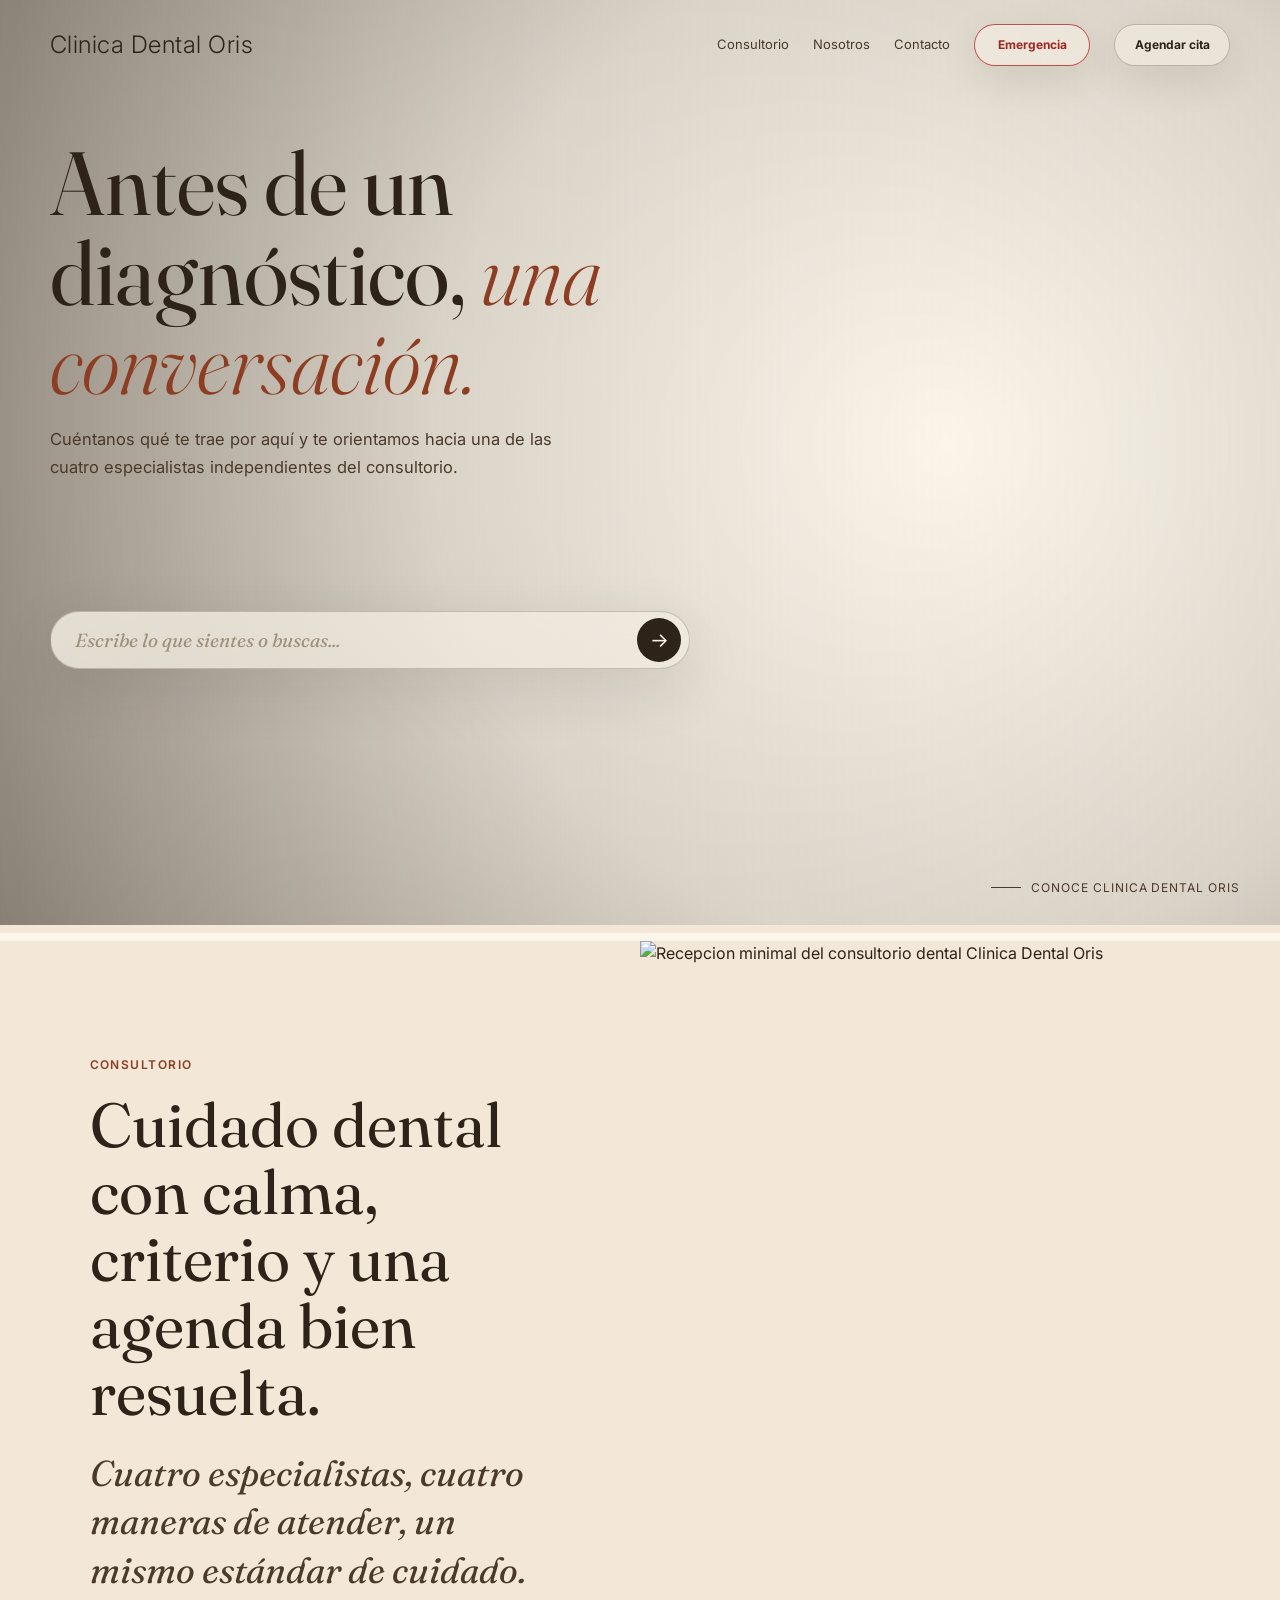
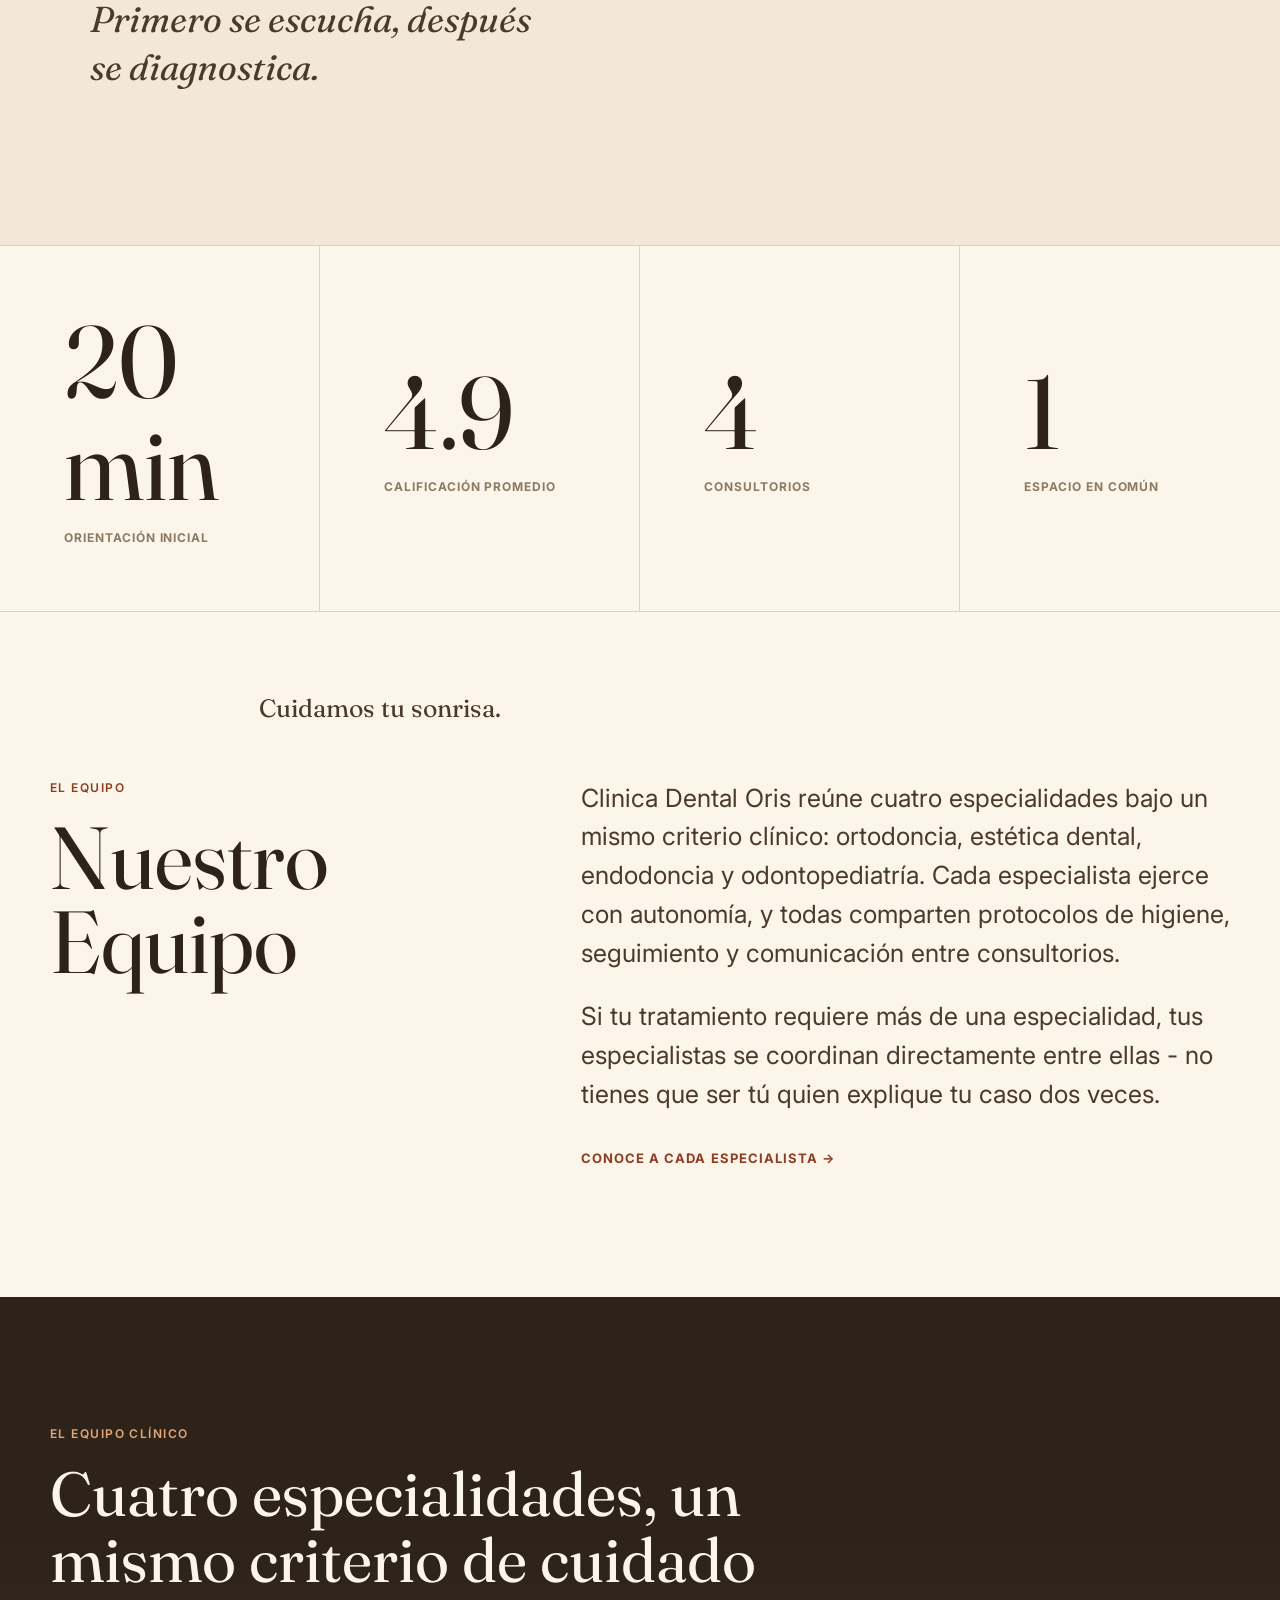
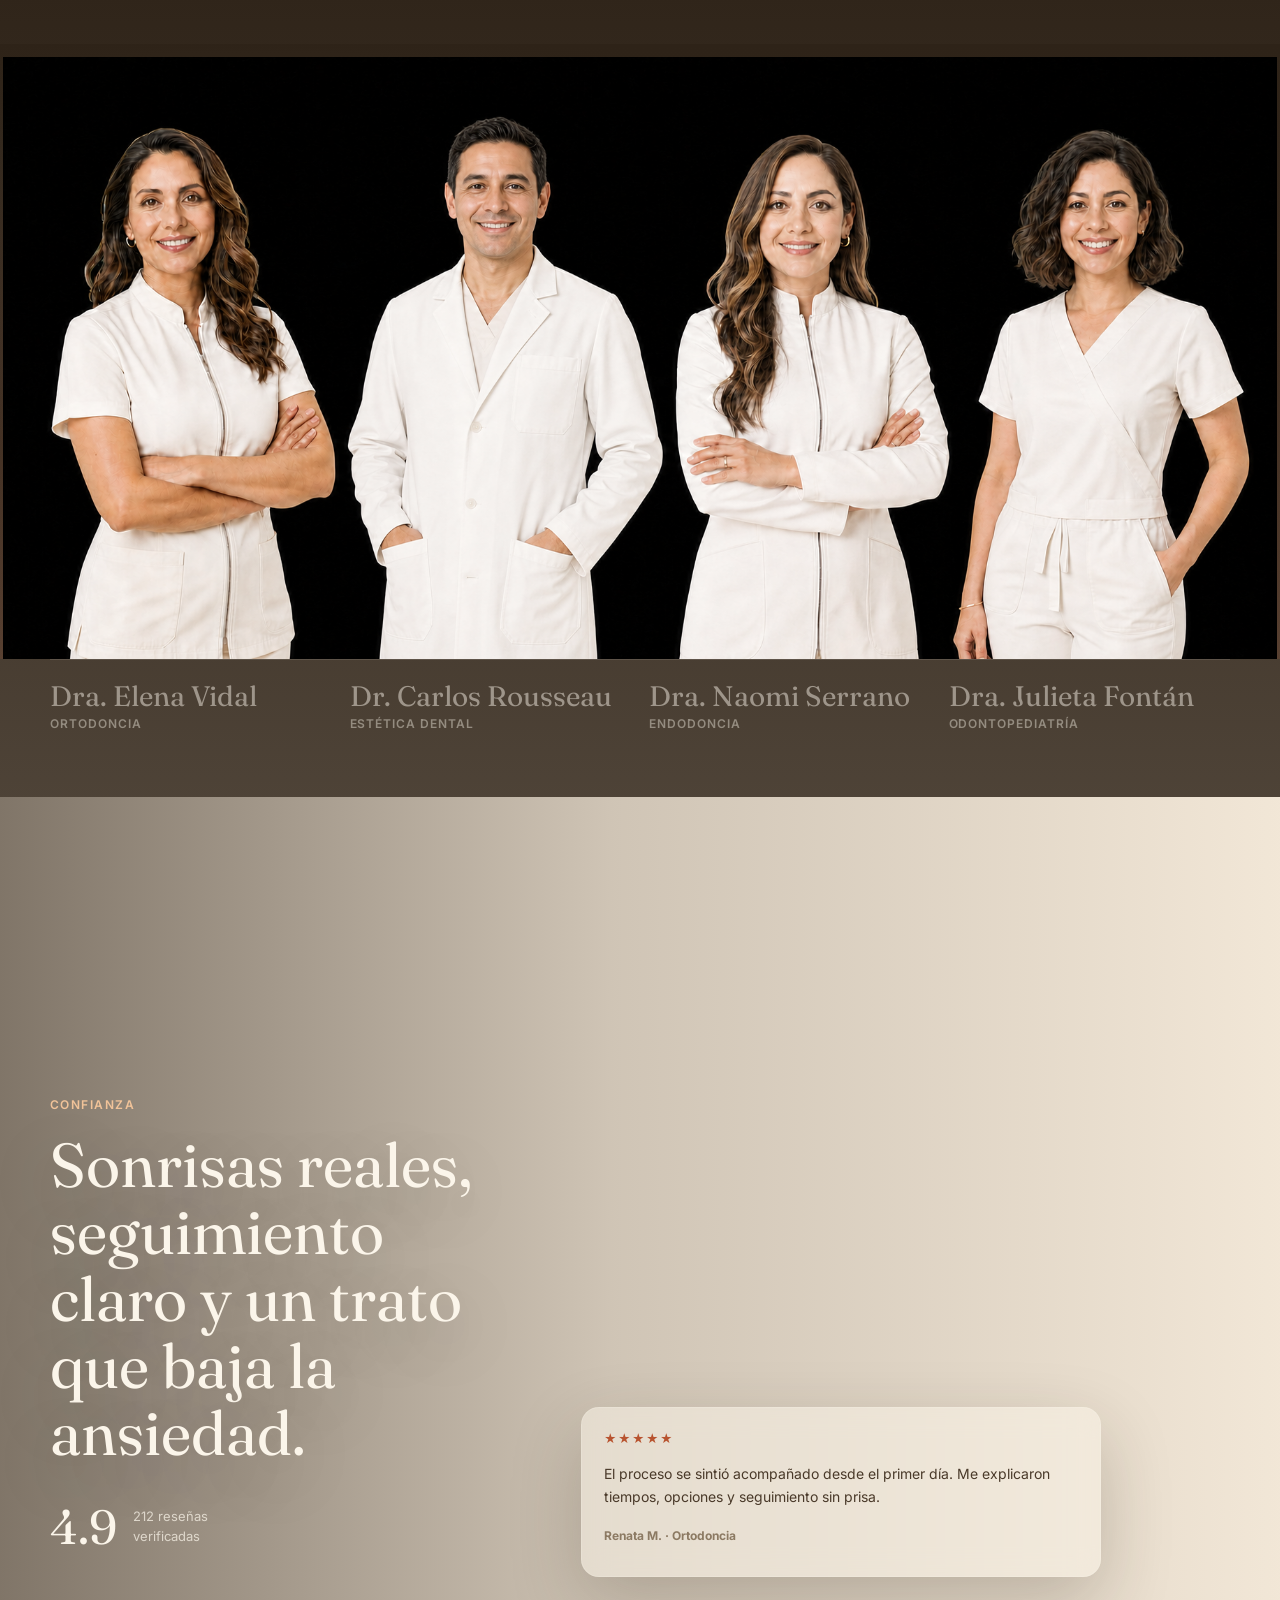
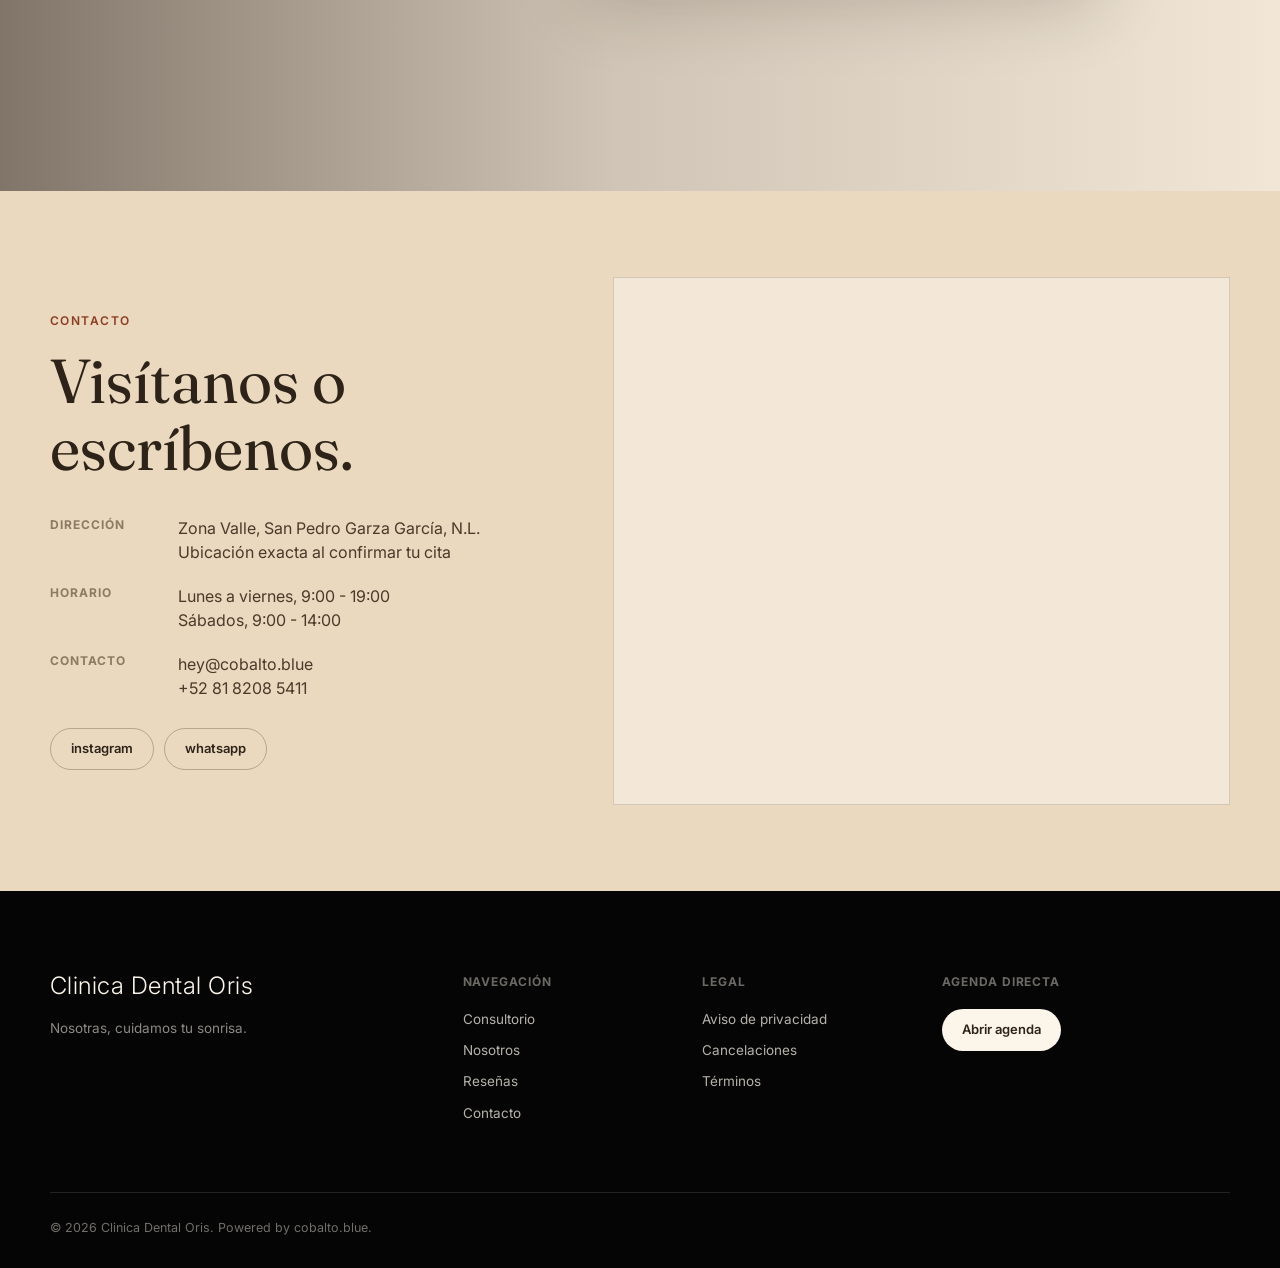
==== commit d03481f5: "Actualiza marca y equipo de Clinica Dental Oris" ====
--- a/index.html
+++ b/index.html
@@ -3,10 +3,10 @@
   <head>
     <meta charset="utf-8" />
     <meta name="viewport" content="width=device-width, initial-scale=1" />
-    <title>tüdd | Consultorio dental boutique</title>
+    <title>Clinica Dental Oris | Consultorio dental boutique</title>
     <meta
       name="description"
-      content="Consultorio dental boutique con asistente de triaje, cuatro doctoras independientes y agenda de citas."
+      content="Consultorio dental boutique con asistente de triaje, cuatro especialistas independientes y agenda de citas."
     />
     <link rel="preconnect" href="https://fonts.googleapis.com" />
     <link rel="preconnect" href="https://fonts.gstatic.com" crossorigin />
@@ -19,7 +19,7 @@
   <body>
     <header class="site-header" id="siteHeader">
       <div class="wrap nav-wrap">
-        <a class="logo" href="#inicio" aria-label="tüdd inicio">tüdd</a>
+        <a class="logo" href="#inicio" aria-label="Clinica Dental Oris inicio">Clinica Dental Oris</a>
         <nav class="main-nav" id="mainNav" aria-label="Navegacion principal">
           <a href="#consultorio">Consultorio</a>
           <a href="#nosotros">Nosotros</a>
@@ -43,7 +43,7 @@
         <div class="wrap hero-inner" id="heroInner">
           <h1>Antes de un diagnóstico, <em>una conversación.</em></h1>
           <p class="hero-lede">
-            Cuéntanos qué te trae por aquí y te orientamos hacia una de las cuatro doctoras
+            Cuéntanos qué te trae por aquí y te orientamos hacia una de las cuatro especialistas
             independientes del consultorio.
           </p>
 
@@ -58,7 +58,7 @@
           </section>
         </div>
 
-        <div class="scroll-cue"><span></span>conoce tüdd</div>
+        <div class="scroll-cue"><span></span>conoce Clinica Dental Oris</div>
       </section>
 
       <section class="about" id="consultorio">
@@ -67,12 +67,12 @@
             <span class="eyebrow">consultorio</span>
             <h2>Cuidado dental con calma, criterio y una agenda bien resuelta.</h2>
             <p class="quote">
-              Cuatro doctoras, cuatro maneras de atender, un mismo estándar de cuidado.
+              Cuatro especialistas, cuatro maneras de atender, un mismo estándar de cuidado.
               Primero se escucha, después se diagnostica.
             </p>
           </div>
           <div class="about-media reveal">
-            <img src="public/assets/tudd-clinic.png" alt="Recepcion minimal del consultorio dental tüdd" />
+            <img src="public/assets/tudd-clinic.png" alt="Recepcion minimal del consultorio dental Clinica Dental Oris" />
           </div>
         </div>
         <div class="stats-banner" aria-label="Datos del consultorio">
@@ -92,13 +92,13 @@
           </div>
           <div>
             <p>
-              tüdd reúne cuatro especialidades bajo un mismo criterio clínico: ortodoncia,
-              estética dental, endodoncia y odontopediatría. Cada doctora ejerce con
+              Clinica Dental Oris reúne cuatro especialidades bajo un mismo criterio clínico: ortodoncia,
+              estética dental, endodoncia y odontopediatría. Cada especialista ejerce con
               autonomía, y todas comparten protocolos de higiene, seguimiento y comunicación
               entre consultorios.
             </p>
             <p>
-              Si tu tratamiento requiere más de una especialidad, tus doctoras se coordinan
+              Si tu tratamiento requiere más de una especialidad, tus especialistas se coordinan
               directamente entre ellas - no tienes que ser tú quien explique tu caso dos veces.
             </p>
             <a href="#doctoras">conoce a cada especialista →</a>
@@ -113,7 +113,7 @@
             <h2>Cuatro especialidades, un mismo criterio de cuidado</h2>
           </div>
         </div>
-        <div class="doctor-panel" id="doctorTrack" aria-label="Doctoras de tüdd"></div>
+        <div class="doctor-panel" id="doctorTrack" aria-label="Especialistas de Clinica Dental Oris"></div>
       </section>
 
       <section class="trust" id="confianza">
@@ -137,7 +137,7 @@
             <span class="eyebrow">contacto</span>
             <h2>Visítanos o escríbenos.</h2>
             <div class="contact-list">
-              <div><span>dirección</span><p>Av Paseo de los Leones 2020, Cumbres 3o. Sector, 64610 Monterrey, N.L.<br />Plaza Altezza piso 1</p></div>
+              <div><span>dirección</span><p>Zona Valle, San Pedro Garza García, N.L.<br />Ubicación exacta al confirmar tu cita</p></div>
               <div><span>horario</span><p>Lunes a viernes, 9:00 - 19:00<br />Sábados, 9:00 - 14:00</p></div>
               <div><span>contacto</span><p>hey@cobalto.blue<br />+52 81 8208 5411</p></div>
             </div>
@@ -148,8 +148,8 @@
           </div>
           <div class="map-card">
             <iframe
-              title="Mapa de tüdd en Plaza Altezza"
-              src="https://www.google.com/maps?q=Av%20Paseo%20de%20los%20Leones%202020%2C%20Cumbres%203o.%20Sector%2C%2064610%20Monterrey%2C%20N.L.%20Plaza%20Altezza%20piso%201&output=embed"
+              title="Mapa de Clinica Dental Oris en San Pedro Garza García"
+              src="https://www.google.com/maps?q=San%20Pedro%20Garza%20Garc%C3%ADa%2C%20N.L.&output=embed"
               loading="lazy"
               referrerpolicy="no-referrer-when-downgrade"
             ></iframe>
@@ -161,7 +161,7 @@
     <footer class="footer">
       <div class="wrap footer-grid">
         <div>
-          <a class="logo" href="#inicio">tüdd</a>
+          <a class="logo" href="#inicio">Clinica Dental Oris</a>
           <p>Nosotras, cuidamos tu sonrisa.</p>
         </div>
         <div>
@@ -183,7 +183,7 @@
         </div>
       </div>
       <div class="wrap footer-bottom">
-        <span>© 2026 tüdd. Powered by cobalto.blue.</span>
+        <span>© 2026 Clinica Dental Oris. Powered by cobalto.blue.</span>
       </div>
     </footer>
 
--- a/styles.css
+++ b/styles.css
@@ -82,10 +82,11 @@
 }
 
 .logo {
-  font-size: 26px;
+  max-width: calc(100vw - 96px);
+  font-size: clamp(18px, 2.4vw, 24px);
   font-weight: 300;
-  letter-spacing: 0.06em;
-  line-height: 1;
+  letter-spacing: 0.02em;
+  line-height: 1.08;
 }
 
 .main-nav {
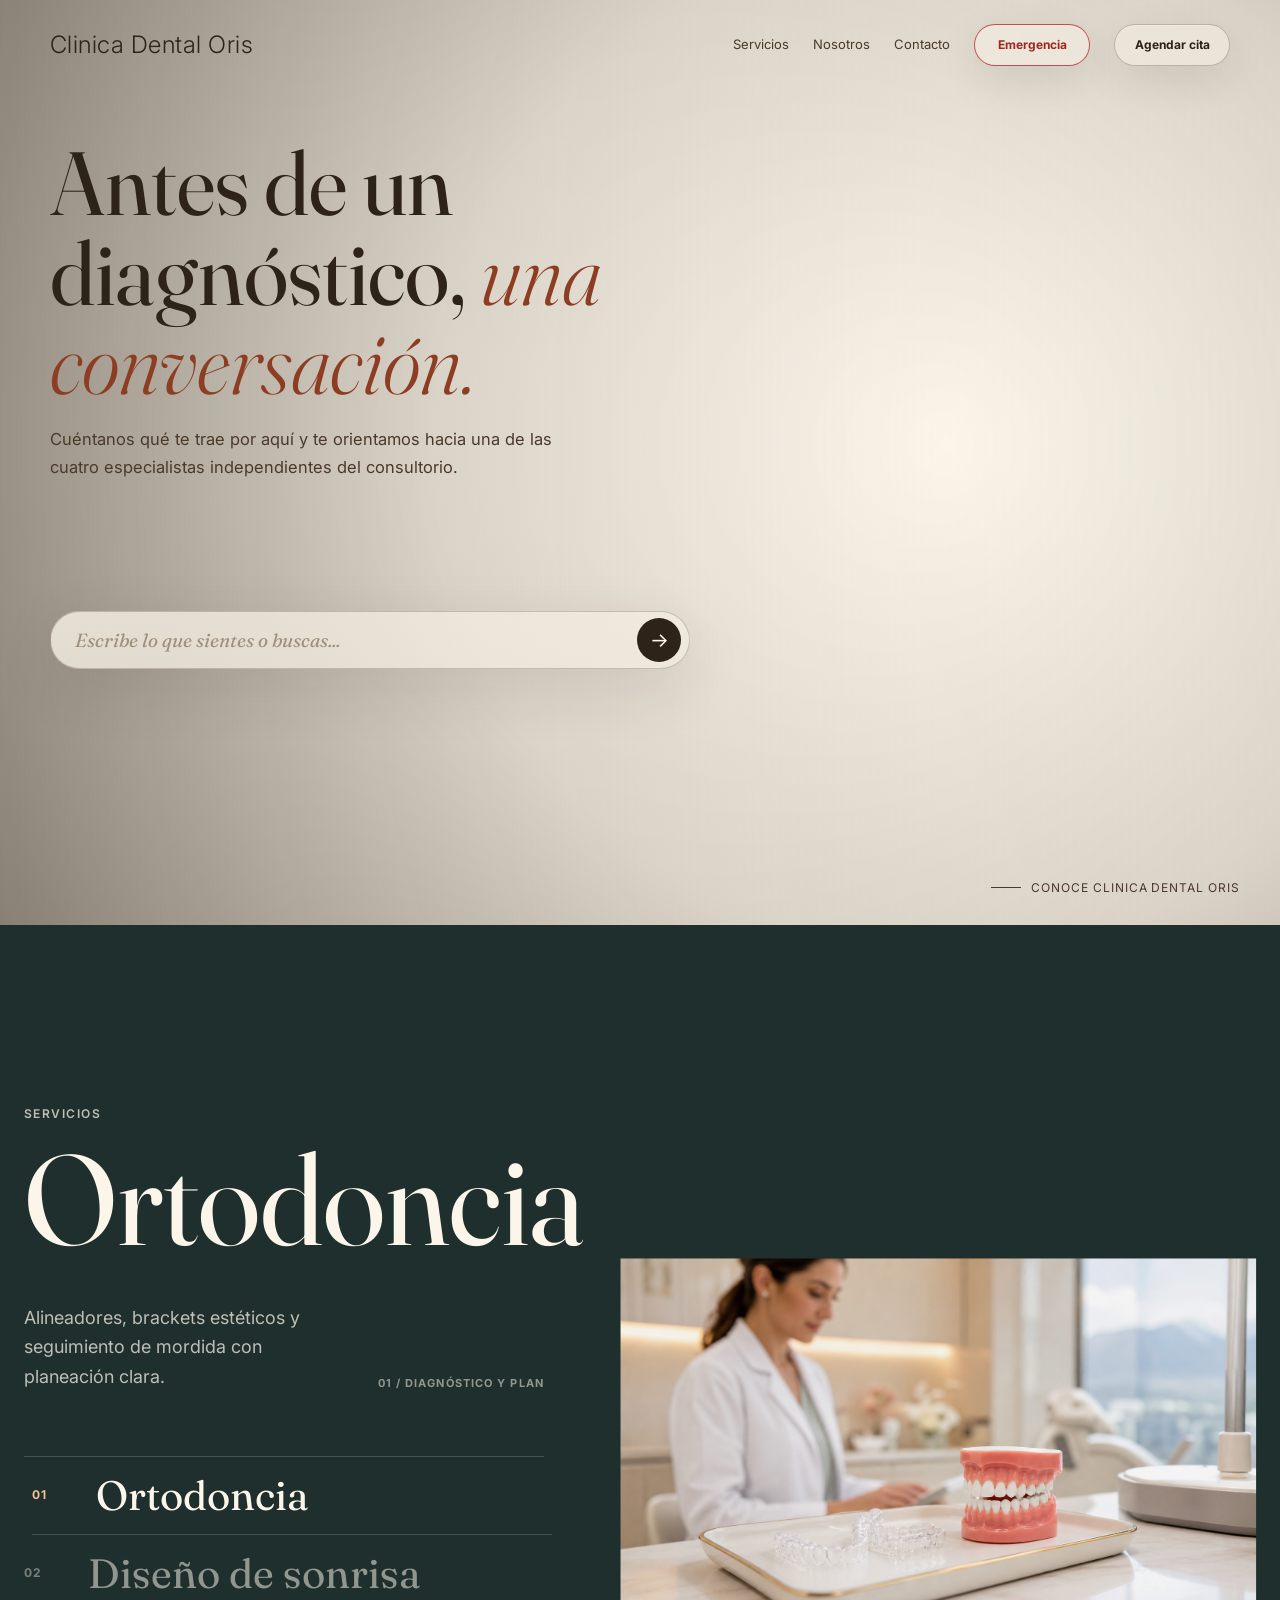
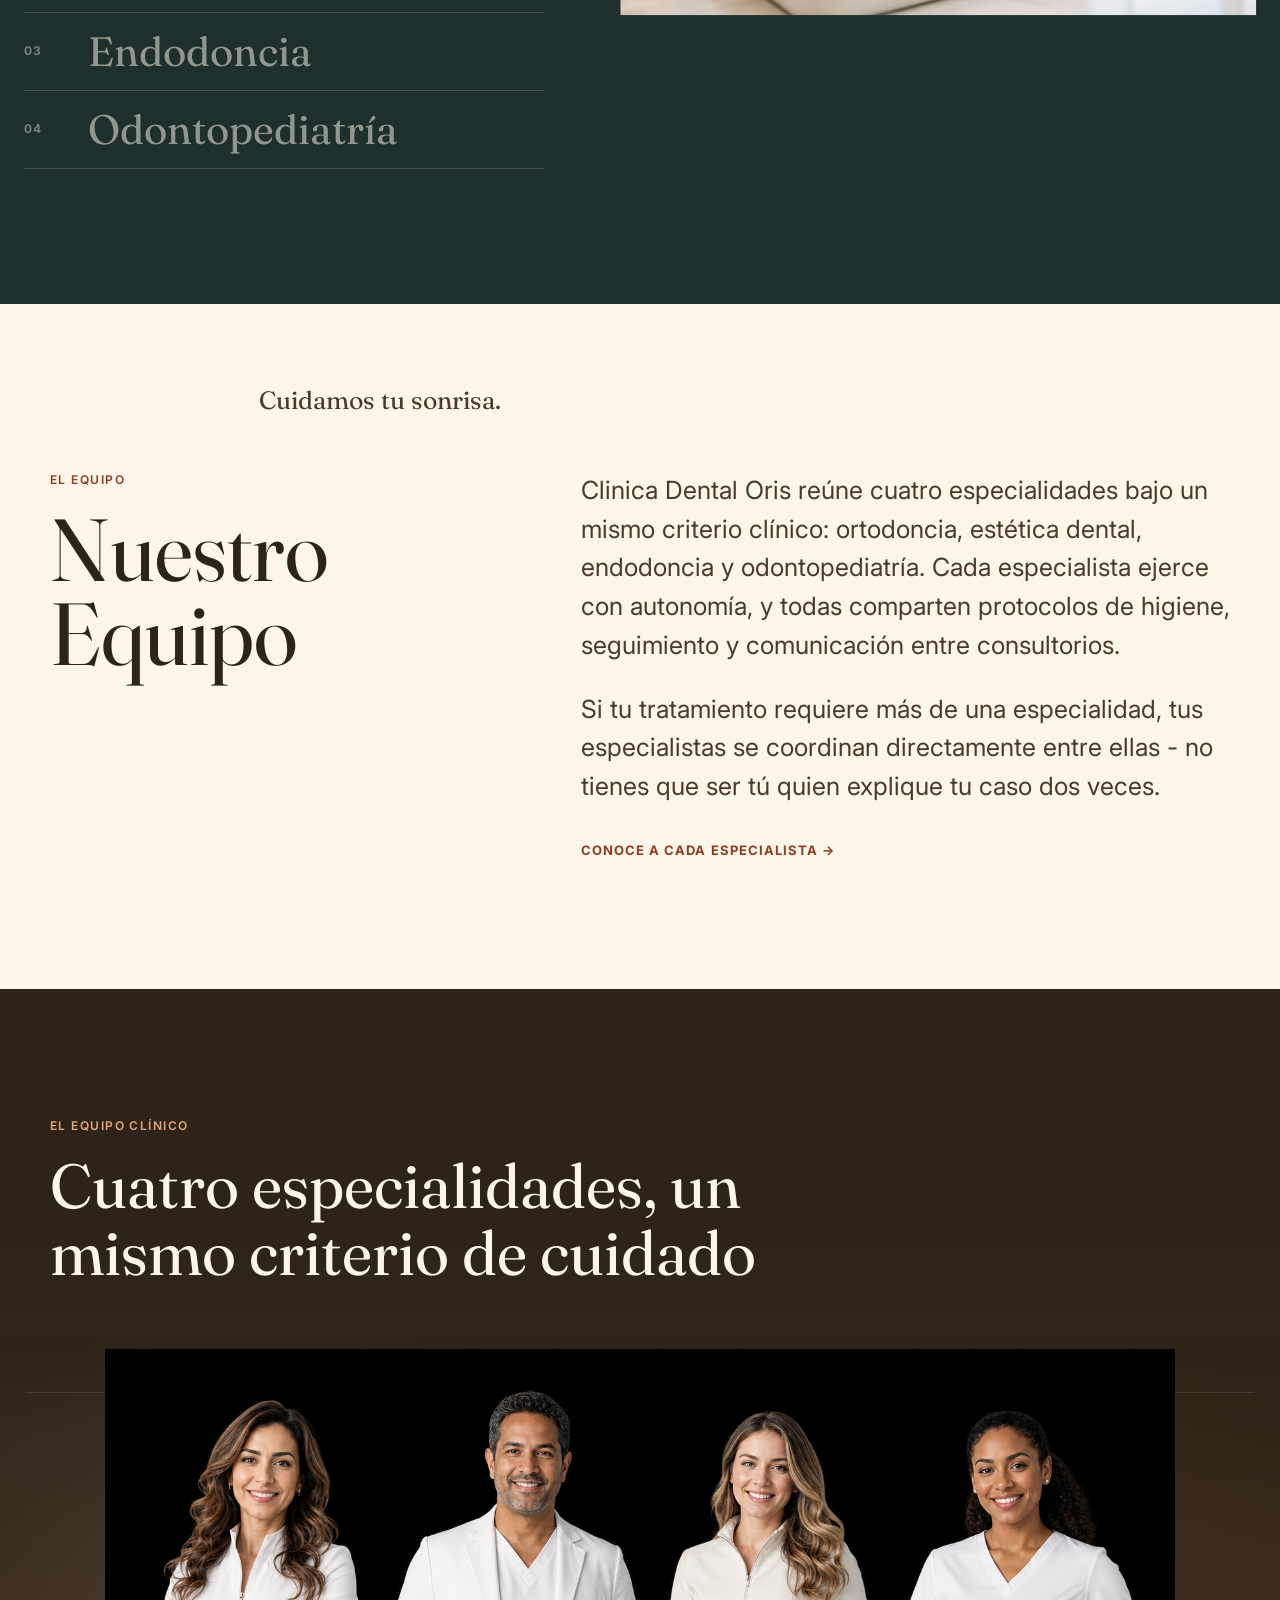
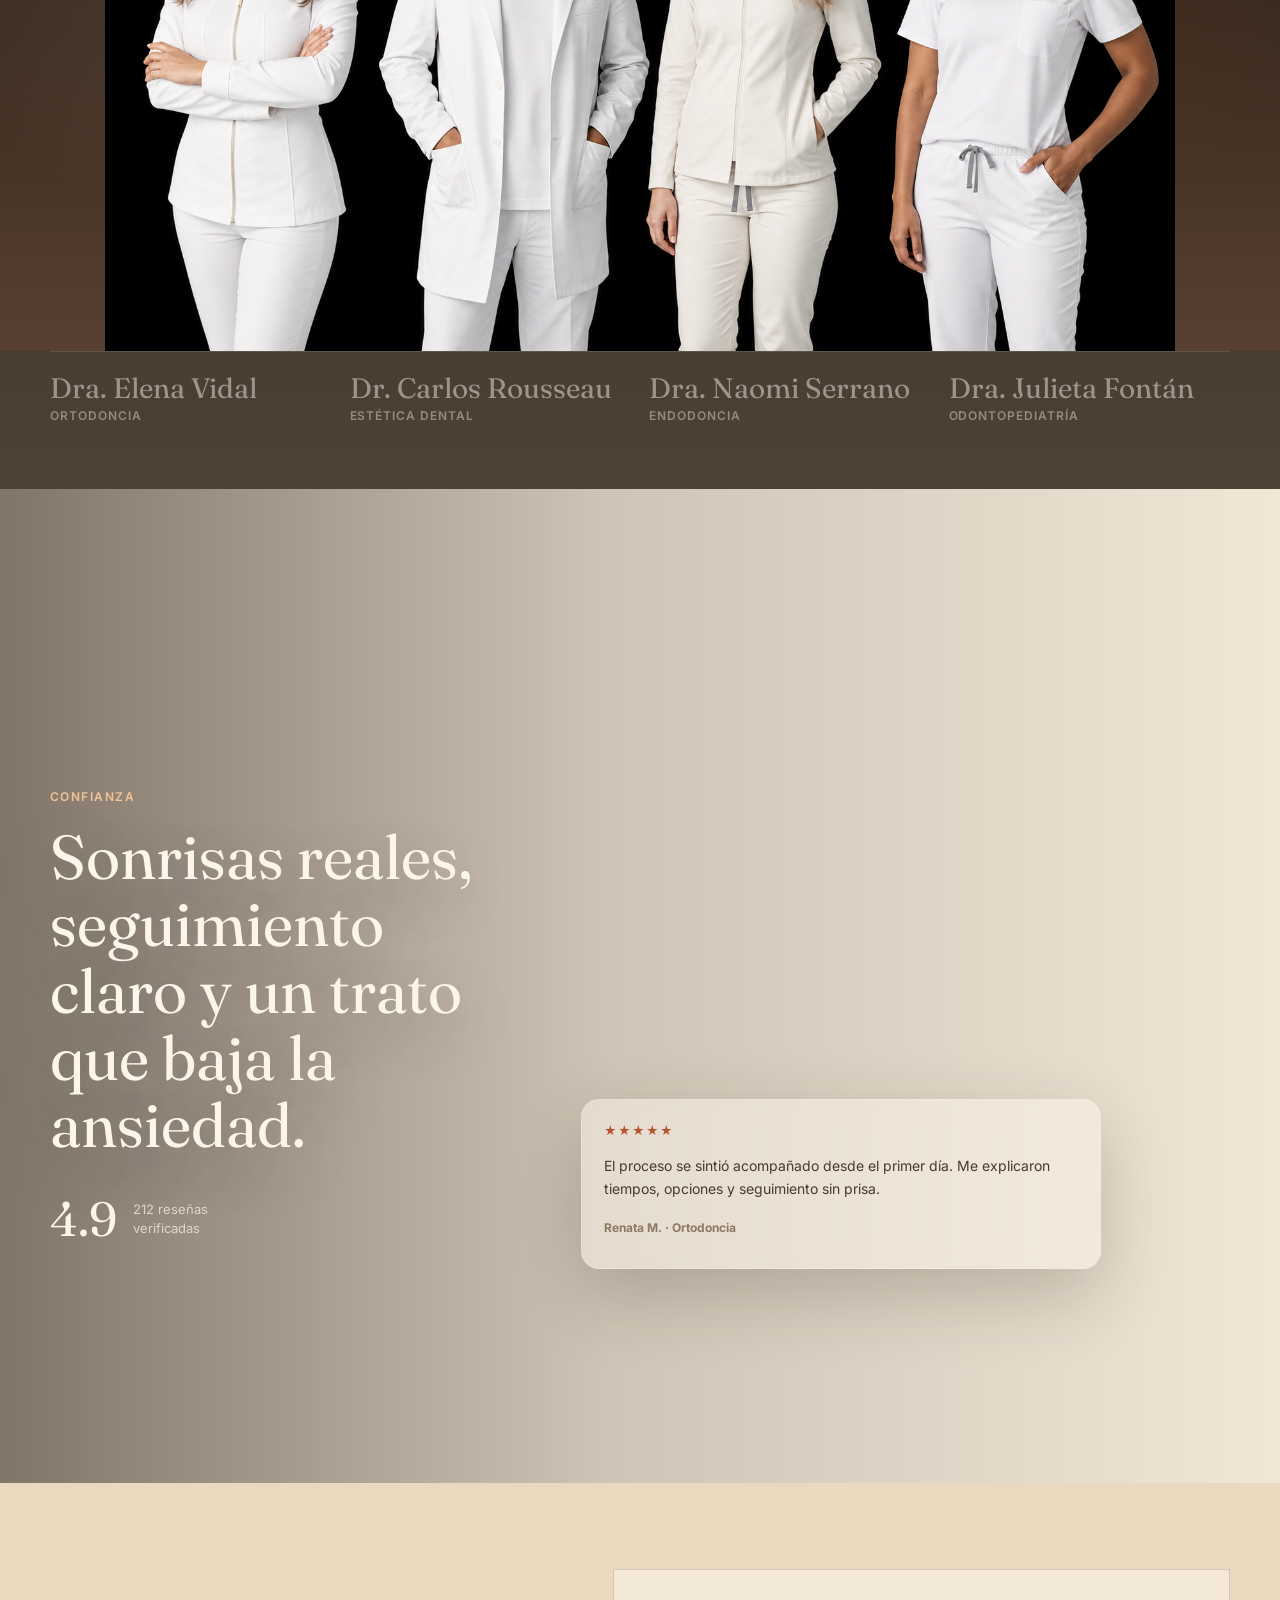
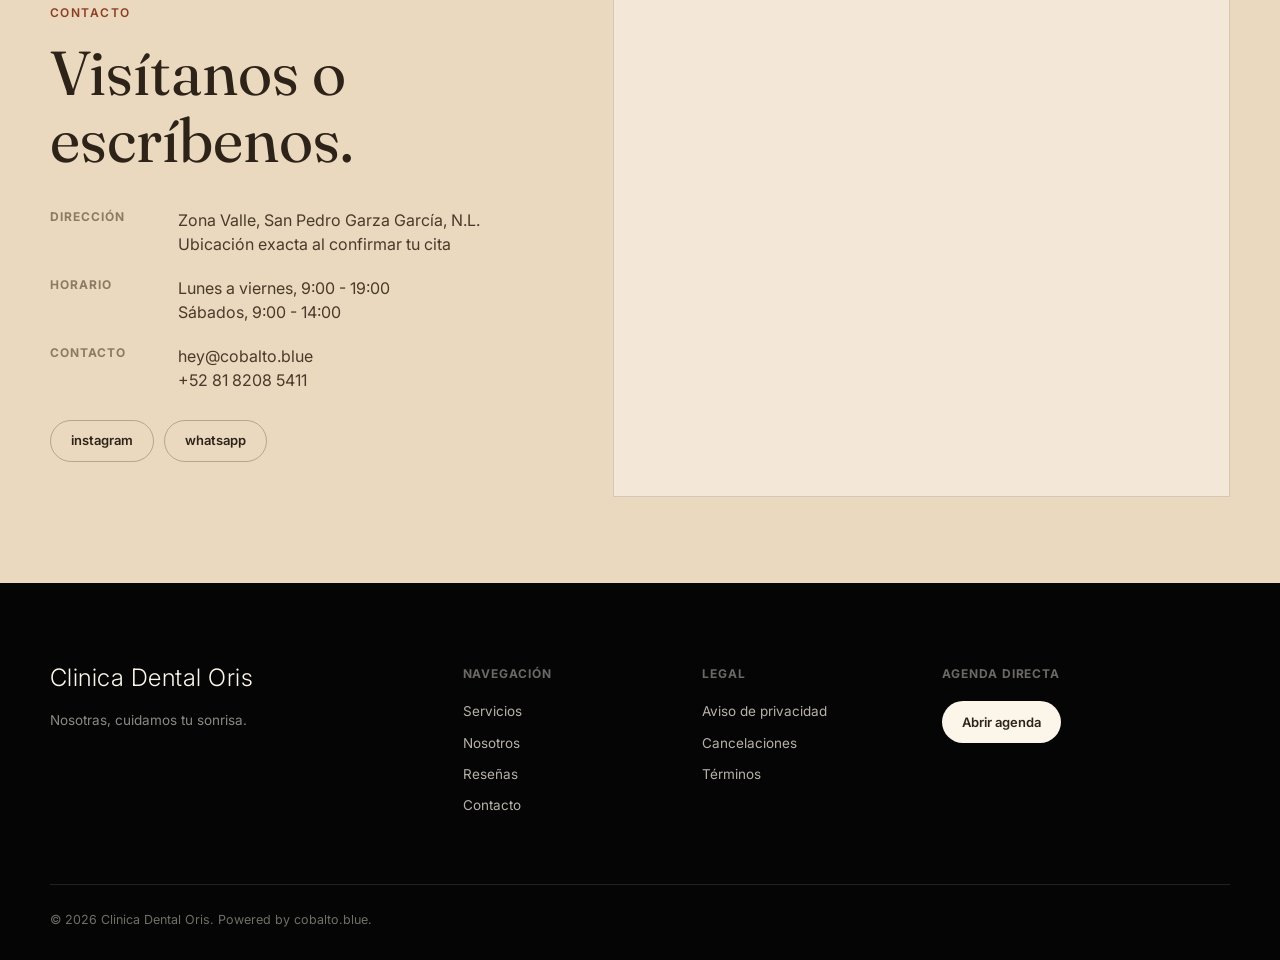
==== commit 2a156615: "Agrega slider de servicios dentales" ====
--- a/index.html
+++ b/index.html
@@ -21,7 +21,7 @@
       <div class="wrap nav-wrap">
         <a class="logo" href="#inicio" aria-label="Clinica Dental Oris inicio">Clinica Dental Oris</a>
         <nav class="main-nav" id="mainNav" aria-label="Navegacion principal">
-          <a href="#consultorio">Consultorio</a>
+          <a href="#consultorio">Servicios</a>
           <a href="#nosotros">Nosotros</a>
           <a href="#contacto">Contacto</a>
           <a class="header-pill header-pill-emergency" href="https://wa.me/528182085411?text=Hola%2C%20tengo%20una%20emergencia%20dental" target="_blank" rel="noreferrer">Emergencia</a>
@@ -61,25 +61,44 @@
         <div class="scroll-cue"><span></span>conoce Clinica Dental Oris</div>
       </section>
 
-      <section class="about" id="consultorio">
-        <div class="about-grid">
-          <div class="about-copy reveal">
-            <span class="eyebrow">consultorio</span>
-            <h2>Cuidado dental con calma, criterio y una agenda bien resuelta.</h2>
-            <p class="quote">
-              Cuatro especialistas, cuatro maneras de atender, un mismo estándar de cuidado.
-              Primero se escucha, después se diagnostica.
-            </p>
-          </div>
-          <div class="about-media reveal">
-            <img src="public/assets/tudd-clinic.png" alt="Recepcion minimal del consultorio dental Clinica Dental Oris" />
-          </div>
-        </div>
-        <div class="stats-banner" aria-label="Datos del consultorio">
-          <div><strong>20 min</strong><span>Orientación inicial</span></div>
-          <div><strong>4.9</strong><span>Calificación promedio</span></div>
-          <div><strong>4</strong><span>Consultorios</span></div>
-          <div><strong>1</strong><span>Espacio en común</span></div>
+      <section class="services" id="consultorio" data-service-slider>
+        <div class="services-shell">
+          <div class="services-copy">
+            <span class="eyebrow">servicios</span>
+            <h2 id="serviceTitle" aria-live="polite">Ortodoncia</h2>
+            <div class="services-caption">
+              <p id="serviceDescription">Alineadores, brackets estéticos y seguimiento de mordida con planeación clara.</p>
+              <span id="serviceMeta">01 / Diagnóstico y plan</span>
+            </div>
+            <div class="service-list" role="tablist" aria-label="Servicios dentales">
+              <button class="service-option active" type="button" role="tab" aria-selected="true" data-service-index="0">
+                <span>01</span>Ortodoncia
+              </button>
+              <button class="service-option" type="button" role="tab" aria-selected="false" data-service-index="1">
+                <span>02</span>Diseño de sonrisa
+              </button>
+              <button class="service-option" type="button" role="tab" aria-selected="false" data-service-index="2">
+                <span>03</span>Endodoncia
+              </button>
+              <button class="service-option" type="button" role="tab" aria-selected="false" data-service-index="3">
+                <span>04</span>Odontopediatría
+              </button>
+            </div>
+          </div>
+          <div class="services-gallery" aria-live="polite">
+            <figure class="service-slide active">
+              <img src="public/assets/service-ortodoncia.png" alt="Alineadores y modelo dental para ortodoncia" />
+            </figure>
+            <figure class="service-slide">
+              <img src="public/assets/service-diseno-sonrisa.png" alt="Consulta de diseño de sonrisa y blanqueamiento" />
+            </figure>
+            <figure class="service-slide">
+              <img src="public/assets/service-endodoncia.png" alt="Equipo de endodoncia en consultorio dental premium" />
+            </figure>
+            <figure class="service-slide">
+              <img src="public/assets/service-odontopediatria.png" alt="Odontopediatría con paciente infantil en consulta tranquila" />
+            </figure>
+          </div>
         </div>
       </section>
 
@@ -166,7 +185,7 @@
         </div>
         <div>
           <h3>Navegación</h3>
-          <a href="#consultorio">Consultorio</a>
+          <a href="#consultorio">Servicios</a>
           <a href="#nosotros">Nosotros</a>
           <a href="#confianza">Reseñas</a>
           <a href="#contacto">Contacto</a>
--- a/styles.css
+++ b/styles.css
@@ -497,6 +497,165 @@
   text-transform: uppercase;
 }
 
+.services {
+  min-height: 100svh;
+  overflow: hidden;
+  background: #1f2f2d;
+  color: var(--cream);
+  padding: 0 !important;
+  transition: background 0.6s var(--ease);
+}
+
+.services[data-active-service="1"] {
+  background: #6a5746;
+}
+
+.services[data-active-service="2"] {
+  background: #27343b;
+}
+
+.services[data-active-service="3"] {
+  background: #59684f;
+}
+
+.services-shell {
+  width: min(1280px, calc(100% - 48px));
+  min-height: 100svh;
+  display: grid;
+  grid-template-columns: minmax(0, 0.9fr) minmax(420px, 1.1fr);
+  gap: clamp(34px, 6vw, 84px);
+  align-items: center;
+  margin: 0 auto;
+  padding: clamp(88px, 11vw, 148px) 0 clamp(64px, 8vw, 96px);
+}
+
+.services-copy {
+  position: relative;
+  z-index: 2;
+}
+
+.services .eyebrow {
+  color: rgba(251, 245, 234, 0.72);
+}
+
+.services h2 {
+  max-width: 700px;
+  margin-bottom: clamp(24px, 4vw, 44px);
+  font-family: var(--font-display);
+  font-size: clamp(56px, 10vw, 132px);
+  font-weight: 400;
+  letter-spacing: 0;
+  line-height: 0.92;
+}
+
+.services-caption {
+  display: grid;
+  grid-template-columns: minmax(0, 1fr) auto;
+  gap: 24px;
+  align-items: end;
+  max-width: 650px;
+  margin-bottom: clamp(32px, 5vw, 64px);
+}
+
+.services-caption p {
+  margin: 0;
+  color: rgba(251, 245, 234, 0.72);
+  font-size: clamp(15px, 1.6vw, 18px);
+  line-height: 1.65;
+}
+
+.services-caption span {
+  color: rgba(251, 245, 234, 0.52);
+  font-size: 11px;
+  font-weight: 700;
+  letter-spacing: 0.1em;
+  text-align: right;
+  text-transform: uppercase;
+  white-space: nowrap;
+}
+
+.service-list {
+  display: grid;
+  max-width: 620px;
+  border-top: 1px solid rgba(251, 245, 234, 0.18);
+}
+
+.service-option {
+  display: grid;
+  grid-template-columns: 46px 1fr;
+  gap: 18px;
+  align-items: center;
+  border-bottom: 1px solid rgba(251, 245, 234, 0.18);
+  color: rgba(251, 245, 234, 0.52);
+  padding: 18px 0;
+  text-align: left;
+  font-family: var(--font-display);
+  font-size: clamp(24px, 3.2vw, 42px);
+  line-height: 1;
+  transition: color 0.25s ease, transform 0.25s var(--ease);
+}
+
+.service-option span {
+  color: rgba(251, 245, 234, 0.42);
+  font-family: var(--font-body);
+  font-size: 12px;
+  font-weight: 700;
+  letter-spacing: 0.08em;
+}
+
+.service-option:hover,
+.service-option.active {
+  color: var(--cream);
+  transform: translateX(8px);
+}
+
+.service-option.active span {
+  color: #f1c399;
+}
+
+.services-gallery {
+  position: relative;
+  min-height: clamp(440px, 58vw, 760px);
+}
+
+.service-slide {
+  position: absolute;
+  inset: 50% auto auto 50%;
+  width: min(680px, 100%);
+  aspect-ratio: 16 / 9;
+  margin: 0;
+  overflow: hidden;
+  opacity: 0;
+  filter: saturate(0.86) brightness(0.86);
+  transform: translate(-44%, -50%) scale(0.88) rotate(-4deg);
+  transition: opacity 0.55s var(--ease), transform 0.75s var(--ease), filter 0.55s ease;
+}
+
+.service-slide:nth-child(2) {
+  transform: translate(-52%, -46%) scale(0.86) rotate(5deg);
+}
+
+.service-slide:nth-child(3) {
+  transform: translate(-48%, -53%) scale(0.86) rotate(3deg);
+}
+
+.service-slide:nth-child(4) {
+  transform: translate(-42%, -48%) scale(0.86) rotate(-5deg);
+}
+
+.service-slide.active {
+  z-index: 2;
+  opacity: 1;
+  filter: saturate(0.98) brightness(0.96);
+  transform: translate(-50%, -50%) scale(1) rotate(0deg);
+}
+
+.service-slide img {
+  width: 100%;
+  height: 100%;
+  object-fit: cover;
+}
+
 .team-intro {
   background: var(--cream);
   padding-top: 0 !important;
@@ -1182,6 +1341,7 @@
 
   .about-grid,
   .team-intro-grid,
+  .services-shell,
   .trust-grid,
   .contact-grid,
   .footer-grid {
@@ -1225,6 +1385,34 @@
     width: 100%;
     margin-left: 0;
   }
+
+  .services-shell {
+    min-height: auto;
+    padding-top: 104px;
+  }
+
+  .services-caption {
+    grid-template-columns: 1fr;
+  }
+
+  .services-caption span {
+    text-align: left;
+  }
+
+  .services-gallery {
+    min-height: auto;
+    aspect-ratio: 16 / 10;
+  }
+
+  .service-slide,
+  .service-slide:nth-child(2),
+  .service-slide:nth-child(3),
+  .service-slide:nth-child(4),
+  .service-slide.active {
+    inset: 0;
+    width: 100%;
+    transform: none;
+  }
 }
 
 @media (max-width: 620px) {
@@ -1260,6 +1448,16 @@
     border-bottom: 0;
   }
 
+  .services h2 {
+    font-size: clamp(48px, 17vw, 76px);
+  }
+
+  .service-option {
+    grid-template-columns: 34px 1fr;
+    gap: 12px;
+    padding: 15px 0;
+  }
+
   .team-intro p {
     font-size: 17px;
   }
